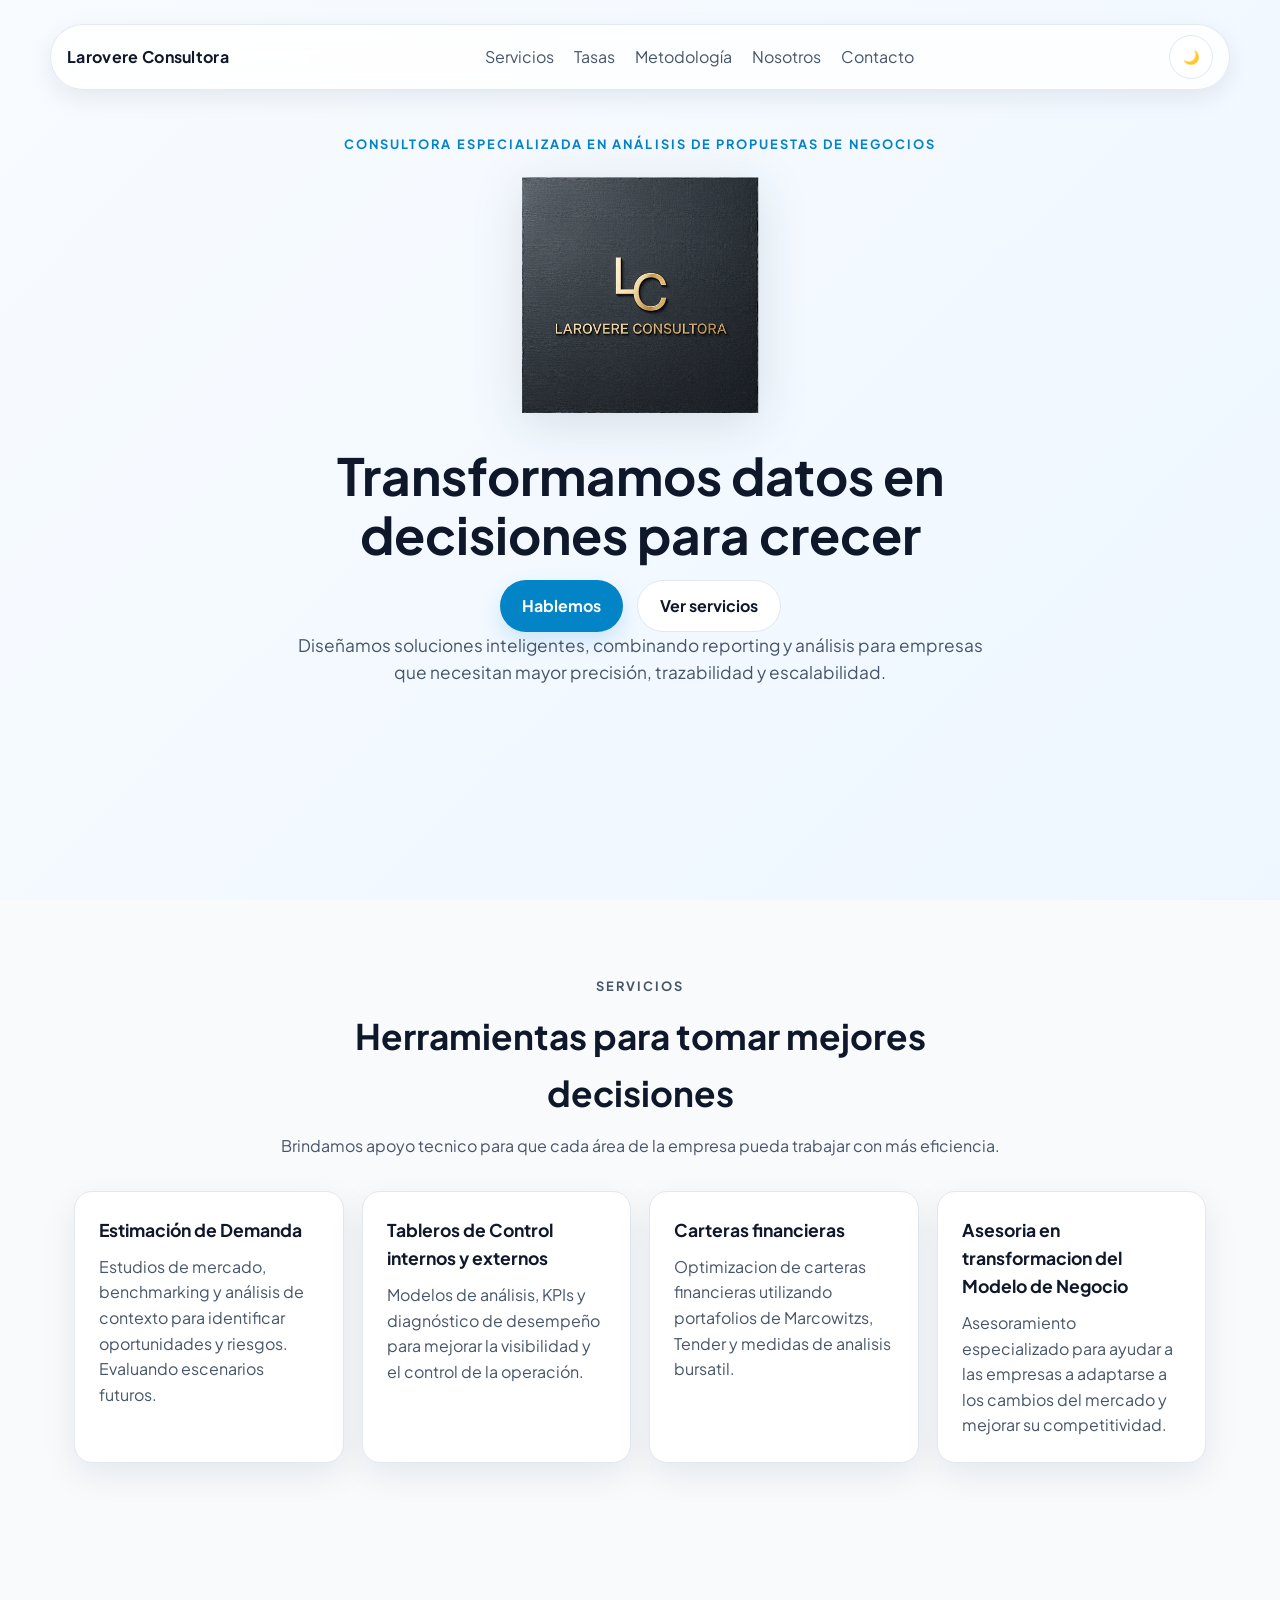
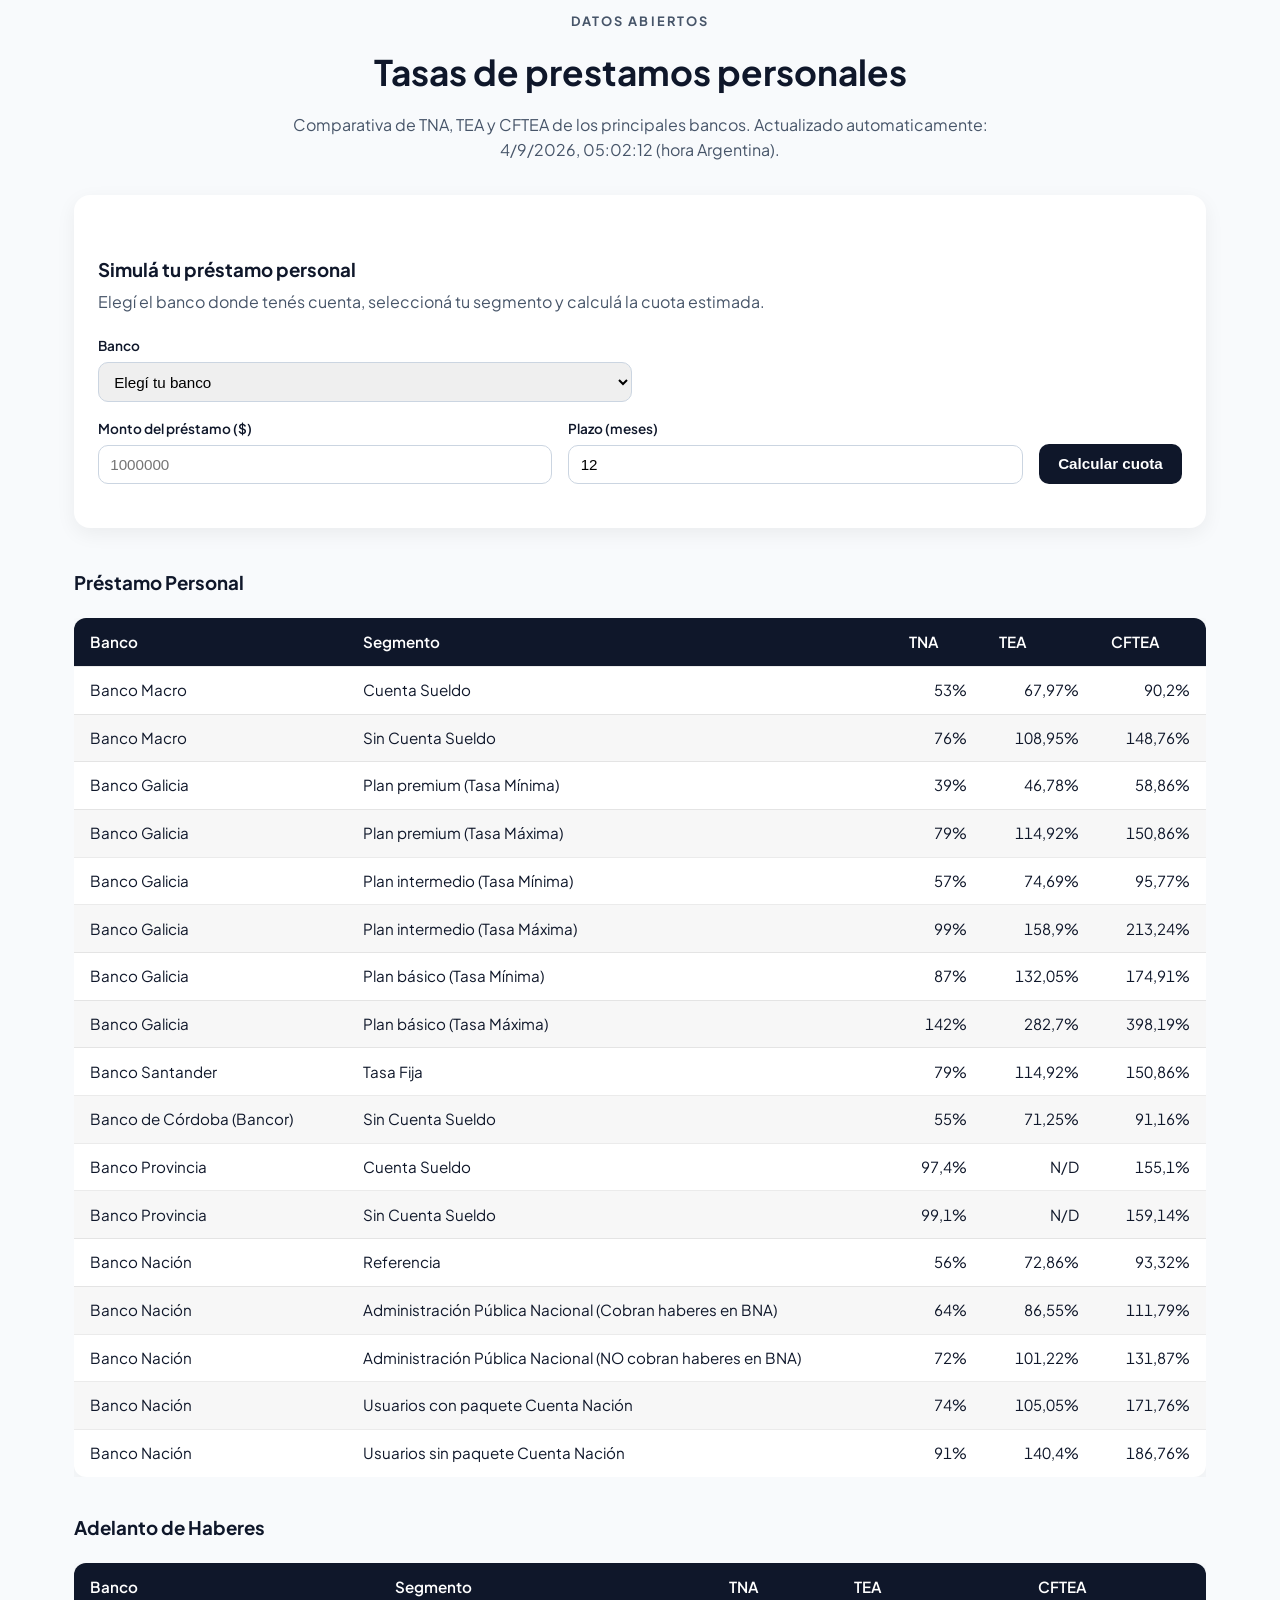
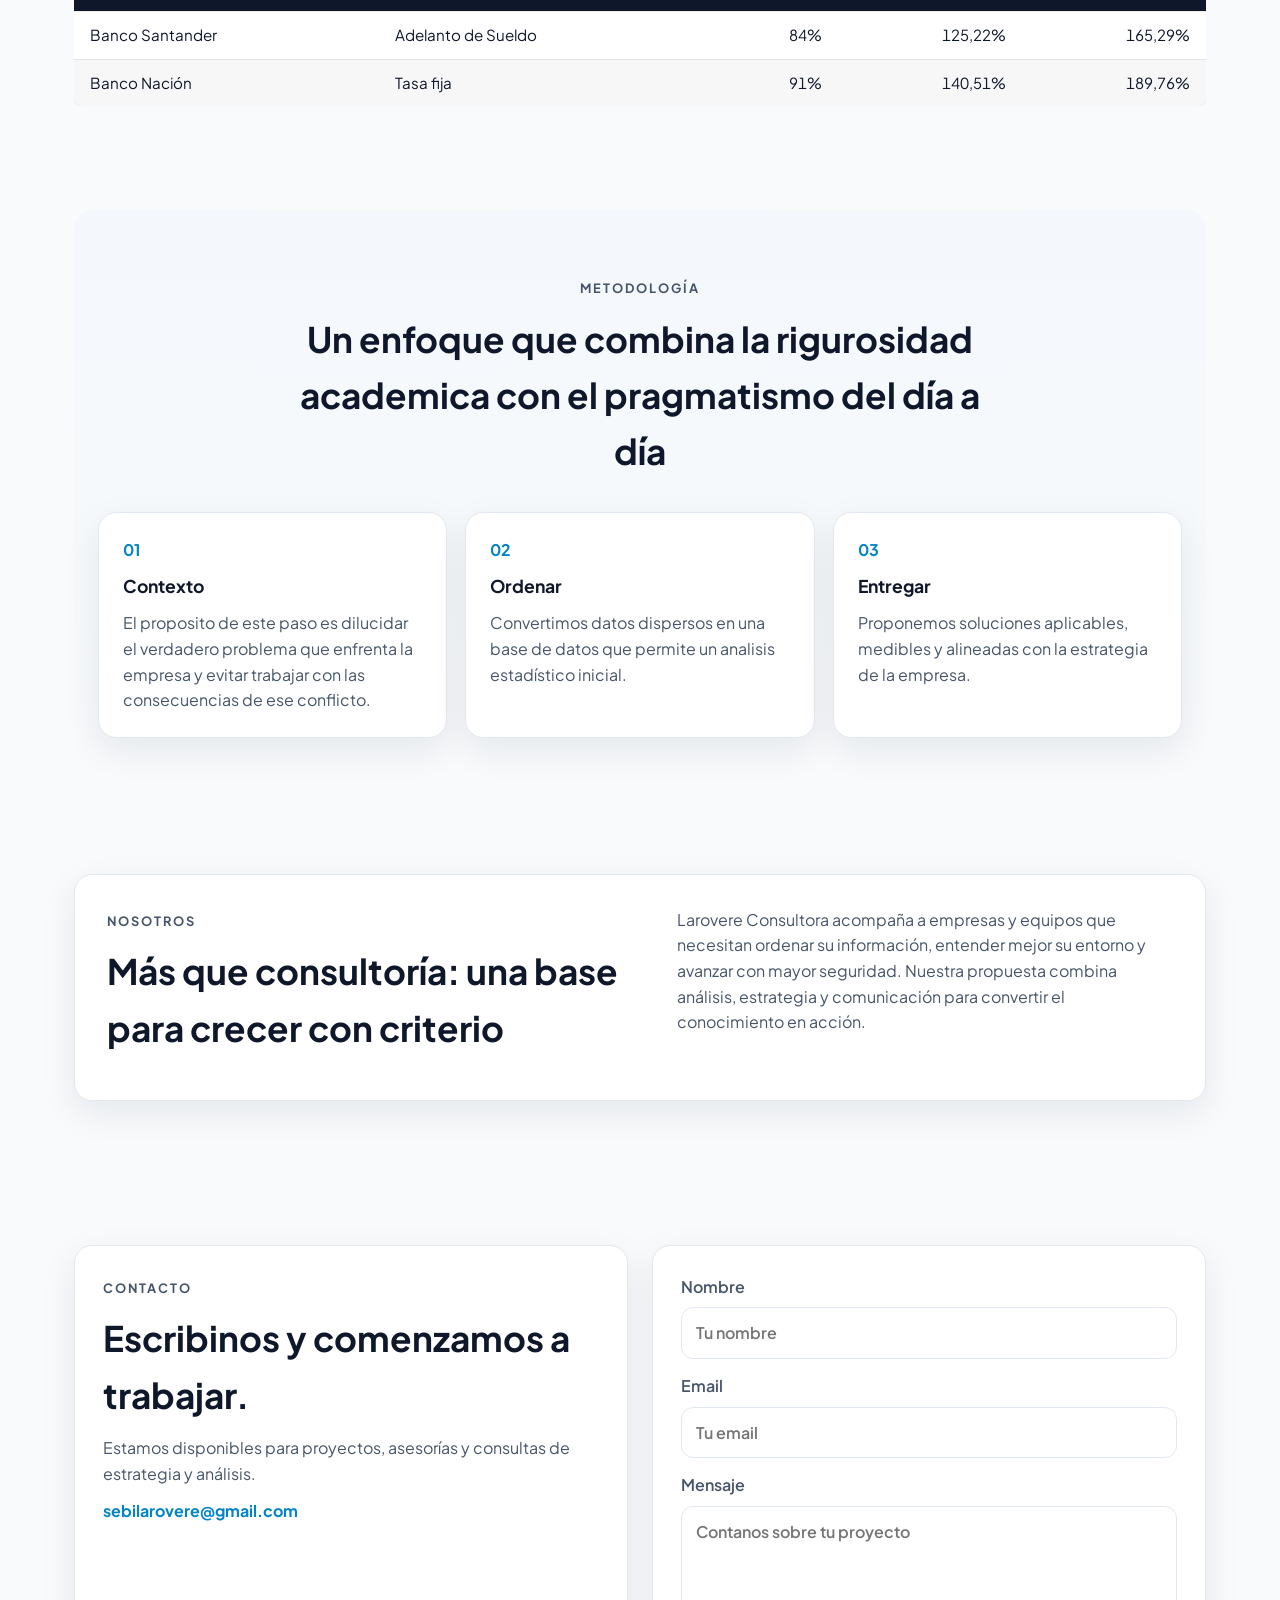
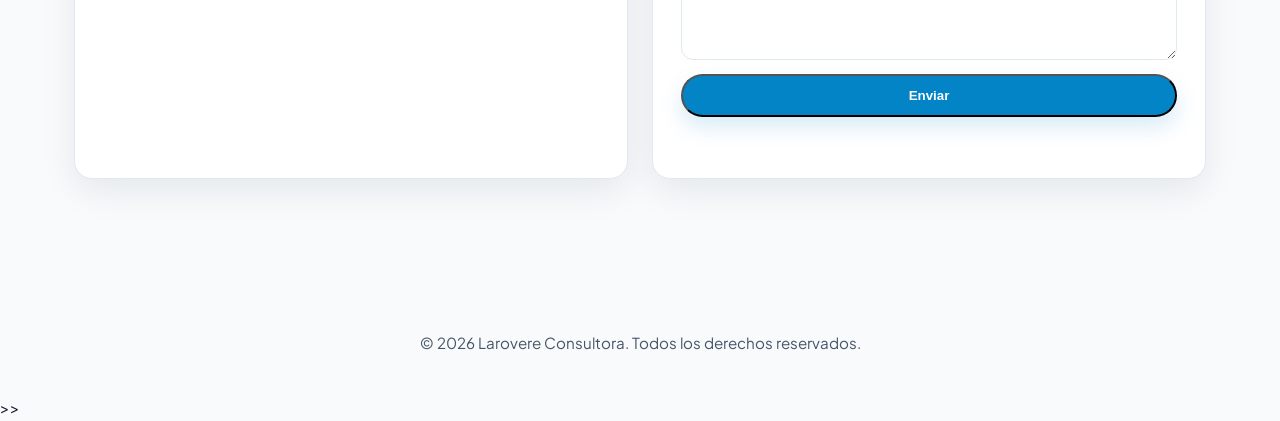
==== index.html @ 93554304 "chore: actualizar tasas de interes 2026-09-04T08:02:12.370Z" ====
<!DOCTYPE html>
<html lang="es">
<head>
    <meta charset="UTF-8" />
    <meta name="viewport" content="width=device-width, initial-scale=1.0" />
    <meta name="description" content="Larovere Consultora ofrece análisis, estrategia y reporting para empresas que buscan claridad y decisiones más inteligentes." />
    <title>Larovere Consultora | Análisis y Estrategia</title>
    <link rel="stylesheet" href="index.css" />
</head>
<body>
    <header class="hero" id="inicio">
        <nav class="nav">
            <a class="brand" href="#inicio">Larovere Consultora</a>
            <button class="menu-toggle" aria-label="Abrir menú" aria-expanded="false">☰</button>
            <div class="nav-links">
                <a href="#servicios">Servicios</a><a href="#tasas">Tasas</a>
                <a href="#metodologia">Metodología</a>
                <a href="#nosotros">Nosotros</a>
                <a href="#contacto">Contacto</a>
            </div>
            <button class="theme-toggle" aria-label="Activar modo oscuro" title="Cambiar tema">🌙</button>
        </nav>

        <div class="hero-content">
            <p class="eyebrow">Consultora especializada en análisis de propuestas de negocios</p>
            <div class="hero-visual">
                <img
                    src="assets/LOGO_Larovere_Consultora_Principal.png"
                    alt="Larovere Consultora"
                    class="hero-logo"
                />
            </div>
            <h1>Transformamos datos en decisiones para crecer</h1>
            <div class="hero-actions">
                <a class="btn btn-primary" href="#contacto">Hablemos</a>
                <a class="btn btn-secondary" href="#servicios">Ver servicios</a>
            </div>
            <p class="hero-copy">Diseñamos soluciones inteligentes, combinando reporting y análisis para empresas que necesitan mayor precisión, trazabilidad y escalabilidad.</p>
        </div>
    </header>

    <main>
        <section class="section" id="servicios">
            <div class="section-heading">
                <p class="eyebrow">Servicios</p>
                <h2>Herramientas para tomar mejores decisiones</h2>
                <p>Brindamos apoyo tecnico para que cada área de la empresa pueda trabajar con más eficiencia.</p>
            </div>

            <div class="card-grid">
                <article class="card">
                    <h3>Estimación de Demanda</h3>
                    <p>Estudios de mercado, benchmarking y análisis de contexto para identificar oportunidades y riesgos. Evaluando escenarios futuros.</p>
                </article>
                <article class="card">
                    <h3>Tableros de Control internos y externos</h3>
                    <p>Modelos de análisis, KPIs y diagnóstico de desempeño para mejorar la visibilidad y el control de la operación.</p>
                </article>
                <article class="card">
                    <h3>Carteras financieras</h3>
                    <p>Optimizacion de carteras financieras utilizando portafolios de Marcowitzs, Tender y medidas de analisis bursatil.</p>
                </article>
                <article class="card">
                    <h3>Asesoria en transformacion del Modelo de Negocio</h3>
                    <p>Asesoramiento especializado para ayudar a las empresas a adaptarse a los cambios del mercado y mejorar su competitividad.</p>
                </article>
            </div>
        </section>

        <!-- TASAS:START --><style>#tasas .table-wrap{overflow-x:auto;margin:1.25rem 0 2rem;}#tasas table.tasas{width:100%;border-collapse:collapse;font-size:.95rem;background:#fff;border-radius:12px;overflow:hidden;box-shadow:0 6px 20px rgba(0,0,0,.06);}#tasas table.tasas thead th{background:#0f172a;color:#fff;text-align:left;padding:.75rem 1rem;font-weight:600;}#tasas table.tasas td{padding:.7rem 1rem;border-top:1px solid rgba(0,0,0,.08);}#tasas table.tasas tbody tr:nth-child(even){background:rgba(0,0,0,.03);}#tasas table.tasas td.num{text-align:right;font-variant-numeric:tabular-nums;white-space:nowrap;}#tasas .tabla-titulo{margin-top:2.25rem;}#tasas .simulador{background:#fff;border-radius:16px;padding:1.5rem;margin:1.25rem 0 2.5rem;box-shadow:0 6px 20px rgba(0,0,0,.06);}#tasas .sim-intro{color:#475569;margin:.25rem 0 1.25rem;}#tasas .sim-form{display:flex;flex-direction:column;gap:1rem;}#tasas .sim-row-fields{display:grid;gap:1rem;align-items:end;}#tasas .sim-row-top{grid-template-columns:repeat(2,minmax(0,1fr));}#tasas .sim-row-bottom{grid-template-columns:repeat(2,minmax(0,1fr)) auto;}@media (max-width:640px){#tasas .sim-row-top,#tasas .sim-row-bottom{grid-template-columns:1fr;}}#tasas .sim-field{display:flex;flex-direction:column;gap:.35rem;font-size:.85rem;font-weight:600;color:#0f172a;min-width:0;}#tasas .sim-field select,#tasas .sim-field input{padding:.6rem .7rem;border:1px solid #cbd5e1;border-radius:10px;font-size:.95rem;font-weight:400;width:100%;box-sizing:border-box;}#tasas .sim-btn{padding:.7rem 1.2rem;background:#0f172a;color:#fff;border:0;border-radius:10px;font-size:.95rem;font-weight:600;cursor:pointer;white-space:nowrap;}#tasas .sim-btn:hover{background:#1e293b;}#tasas .sim-result{margin-top:1.25rem;}#tasas .sim-card{border:1px solid rgba(0,0,0,.08);border-radius:12px;padding:1rem 1.25rem;}#tasas .sim-row{display:flex;justify-content:space-between;gap:1rem;padding:.5rem 0;border-top:1px solid rgba(0,0,0,.06);}#tasas .sim-row:first-child{border-top:0;}#tasas .sim-row.sim-hl{font-size:1.15rem;}#tasas .sim-row.sim-hl b{color:#0f172a;}#tasas .sim-note{margin:.75rem 0 0;font-size:.8rem;color:#64748b;}#tasas .sim-warn{color:#b45309;font-size:.9rem;margin:.5rem 0 0;}</style><section class="section" id="tasas"><div class="section-heading"><p class="eyebrow">Datos abiertos</p><h2>Tasas de prestamos personales</h2><p>Comparativa de TNA, TEA y CFTEA de los principales bancos. Actualizado automaticamente: 4/9/2026, 05:02:12 (hora Argentina).</p></div><div class="simulador" id="simulador"><h3 class="tabla-titulo">Simulá tu préstamo personal</h3><p class="sim-intro">Elegí el banco donde tenés cuenta, seleccioná tu segmento y calculá la cuota estimada.</p><div class="sim-form"><div class="sim-row-fields sim-row-top"><label class="sim-field">Banco<select id="sim-bank"><option value="">Elegí tu banco</option></select></label><label class="sim-field" id="sim-seg-wrap" style="display:none">Segmento / tasa<select id="sim-seg"></select></label></div><div class="sim-row-fields sim-row-bottom"><label class="sim-field">Monto del préstamo ($)<input id="sim-amount" type="number" min="0" step="10000" placeholder="1000000"></label><label class="sim-field">Plazo (meses)<input id="sim-term" type="number" min="1" max="120" value="12"></label><button id="sim-calc" type="button" class="sim-btn">Calcular cuota</button></div></div><div id="sim-result" class="sim-result"></div></div><script>window.__TASAS_SIM__={"Banco Macro":[{"segment":"Cuenta Sueldo","tna":53,"tea":67.97,"cft_tea":90.2},{"segment":"Sin Cuenta Sueldo","tna":76,"tea":108.95,"cft_tea":148.76}],"Banco Galicia":[{"segment":"Plan premium (Tasa Mínima)","tna":39,"tea":46.78,"cft_tea":58.86},{"segment":"Plan premium (Tasa Máxima)","tna":79,"tea":114.92,"cft_tea":150.86},{"segment":"Plan intermedio (Tasa Mínima)","tna":57,"tea":74.69,"cft_tea":95.77},{"segment":"Plan intermedio (Tasa Máxima)","tna":99,"tea":158.9,"cft_tea":213.24},{"segment":"Plan básico (Tasa Mínima)","tna":87,"tea":132.05,"cft_tea":174.91},{"segment":"Plan básico (Tasa Máxima)","tna":142,"tea":282.7,"cft_tea":398.19}],"Banco Santander":[{"segment":"Tasa Fija","tna":79,"tea":114.92,"cft_tea":150.86}],"Banco de Córdoba (Bancor)":[{"segment":"Sin Cuenta Sueldo","tna":55,"tea":71.25,"cft_tea":91.16}],"Banco Provincia":[{"segment":"Cuenta Sueldo","tna":97.4,"tea":null,"cft_tea":155.1},{"segment":"Sin Cuenta Sueldo","tna":99.1,"tea":null,"cft_tea":159.14}],"Banco Nación":[{"segment":"Referencia","tna":56,"tea":72.86,"cft_tea":93.32},{"segment":"Administración Pública Nacional (Cobran haberes en BNA)","tna":64,"tea":86.55,"cft_tea":111.79},{"segment":"Administración Pública Nacional (NO cobran haberes en BNA)","tna":72,"tea":101.22,"cft_tea":131.87},{"segment":"Usuarios con paquete Cuenta Nación","tna":74,"tea":105.05,"cft_tea":171.76},{"segment":"Usuarios sin paquete Cuenta Nación","tna":91,"tea":140.4,"cft_tea":186.76}]};</script><script>(function(){var DATA=window.__TASAS_SIM__||{};var bankSel=document.getElementById("sim-bank");var segWrap=document.getElementById("sim-seg-wrap");var segSel=document.getElementById("sim-seg");var amount=document.getElementById("sim-amount");var term=document.getElementById("sim-term");var out=document.getElementById("sim-result");if(!bankSel)return;function money(n){if(!isFinite(n))return "-";return n.toLocaleString("es-AR",{style:"currency",currency:"ARS",maximumFractionDigits:0});}function pct(v){return String(v).replace(".",",")+"%";}function curSeg(){var b=bankSel.value;if(!b||!DATA[b])return null;var i=parseInt(segSel.value,10);if(isNaN(i))return null;return DATA[b][i]||null;}function fillSegs(){segSel.innerHTML="";var b=bankSel.value;var arr=DATA[b]||[];for(var i=0;i<arr.length;i++){var o=document.createElement("option");o.value=String(i);var t=arr[i].tna!=null?(" — TNA "+pct(arr[i].tna)):(arr[i].tea!=null?(" — TEA "+pct(arr[i].tea)):"");o.textContent=arr[i].segment+t;segSel.appendChild(o);}segWrap.style.display=arr.length?"block":"none";}function calc(){var seg=curSeg();var P=parseFloat(amount.value);var n=parseInt(term.value,10);if(!seg){out.innerHTML="<p class='sim-warn'>Elegí un banco y un segmento.</p>";return;}if(!(P>0)||!(n>0)){out.innerHTML="<p class='sim-warn'>Ingresá un monto y un plazo válidos.</p>";return;}var i;var base;if(seg.tna!=null){i=(seg.tna/100)/12;base="TNA";}else if(seg.tea!=null){i=Math.pow(1+seg.tea/100,1/12)-1;base="TEA";}else{out.innerHTML="<p class='sim-warn'>Este segmento no tiene tasa disponible.</p>";return;}var cuota=i===0?P/n:P*i/(1-Math.pow(1+i,-n));var total=cuota*n;var costo=total-P;var cft=seg.cft_tea!=null?("<div class='sim-row'><span>CFTEA informado</span><b>"+pct(seg.cft_tea)+"</b></div>"):"";out.innerHTML="<div class='sim-card'>"+"<div class='sim-row sim-hl'><span>Cuota mensual estimada</span><b>"+money(cuota)+"</b></div>"+"<div class='sim-row'><span>Cantidad de cuotas</span><b>"+n+"</b></div>"+"<div class='sim-row'><span>Total a pagar</span><b>"+money(total)+"</b></div>"+"<div class='sim-row'><span>Costo financiero (intereses)</span><b>"+money(costo)+"</b></div>"+cft+"<p class='sim-note'>Cálculo estimado por sistema francés usando la "+base+". No incluye seguros, IVA ni gastos administrativos: es orientativo.</p>"+"</div>";}for(var b in DATA){if(DATA.hasOwnProperty(b)){var o=document.createElement("option");o.value=b;o.textContent=b;bankSel.appendChild(o);}}bankSel.addEventListener("change",function(){fillSegs();out.innerHTML="";});segSel.addEventListener("change",function(){out.innerHTML="";});document.getElementById("sim-calc").addEventListener("click",calc);fillSegs();})();</script><h3 class="tabla-titulo">Préstamo Personal</h3><div class="table-wrap"><table class="tasas"><thead><tr><th>Banco</th><th>Segmento</th><th>TNA</th><th>TEA</th><th>CFTEA</th></tr></thead><tbody><tr><td>Banco Macro</td><td>Cuenta Sueldo</td><td class="num">53%</td><td class="num">67,97%</td><td class="num">90,2%</td></tr><tr><td>Banco Macro</td><td>Sin Cuenta Sueldo</td><td class="num">76%</td><td class="num">108,95%</td><td class="num">148,76%</td></tr><tr><td>Banco Galicia</td><td>Plan premium (Tasa Mínima)</td><td class="num">39%</td><td class="num">46,78%</td><td class="num">58,86%</td></tr><tr><td>Banco Galicia</td><td>Plan premium (Tasa Máxima)</td><td class="num">79%</td><td class="num">114,92%</td><td class="num">150,86%</td></tr><tr><td>Banco Galicia</td><td>Plan intermedio (Tasa Mínima)</td><td class="num">57%</td><td class="num">74,69%</td><td class="num">95,77%</td></tr><tr><td>Banco Galicia</td><td>Plan intermedio (Tasa Máxima)</td><td class="num">99%</td><td class="num">158,9%</td><td class="num">213,24%</td></tr><tr><td>Banco Galicia</td><td>Plan básico (Tasa Mínima)</td><td class="num">87%</td><td class="num">132,05%</td><td class="num">174,91%</td></tr><tr><td>Banco Galicia</td><td>Plan básico (Tasa Máxima)</td><td class="num">142%</td><td class="num">282,7%</td><td class="num">398,19%</td></tr><tr><td>Banco Santander</td><td>Tasa Fija</td><td class="num">79%</td><td class="num">114,92%</td><td class="num">150,86%</td></tr><tr><td>Banco de Córdoba (Bancor)</td><td>Sin Cuenta Sueldo</td><td class="num">55%</td><td class="num">71,25%</td><td class="num">91,16%</td></tr><tr><td>Banco Provincia</td><td>Cuenta Sueldo</td><td class="num">97,4%</td><td class="num">N/D</td><td class="num">155,1%</td></tr><tr><td>Banco Provincia</td><td>Sin Cuenta Sueldo</td><td class="num">99,1%</td><td class="num">N/D</td><td class="num">159,14%</td></tr><tr><td>Banco Nación</td><td>Referencia</td><td class="num">56%</td><td class="num">72,86%</td><td class="num">93,32%</td></tr><tr><td>Banco Nación</td><td>Administración Pública Nacional (Cobran haberes en BNA)</td><td class="num">64%</td><td class="num">86,55%</td><td class="num">111,79%</td></tr><tr><td>Banco Nación</td><td>Administración Pública Nacional (NO cobran haberes en BNA)</td><td class="num">72%</td><td class="num">101,22%</td><td class="num">131,87%</td></tr><tr><td>Banco Nación</td><td>Usuarios con paquete Cuenta Nación</td><td class="num">74%</td><td class="num">105,05%</td><td class="num">171,76%</td></tr><tr><td>Banco Nación</td><td>Usuarios sin paquete Cuenta Nación</td><td class="num">91%</td><td class="num">140,4%</td><td class="num">186,76%</td></tr></tbody></table></div><h3 class="tabla-titulo">Adelanto de Haberes</h3><div class="table-wrap"><table class="tasas"><thead><tr><th>Banco</th><th>Segmento</th><th>TNA</th><th>TEA</th><th>CFTEA</th></tr></thead><tbody><tr><td>Banco Santander</td><td>Adelanto de Sueldo</td><td class="num">84%</td><td class="num">125,22%</td><td class="num">165,29%</td></tr><tr><td>Banco Nación</td><td>Tasa fija</td><td class="num">91%</td><td class="num">140,51%</td><td class="num">189,76%</td></tr></tbody></table></div></section><!-- TASAS:END --><section class="section section-alt" id="metodologia">
            <div class="section-heading">
                <p class="eyebrow">Metodología</p>
                <h2>Un enfoque que combina la rigurosidad academica con el pragmatismo del día a día</h2>
            </div>

            <div class="steps-grid">
                <div class="step">
                    <span>01</span>
                    <h3>Contexto</h3>
                    <p>El proposito de este paso es dilucidar el verdadero problema que enfrenta la empresa y evitar trabajar con las consecuencias de ese conflicto.</p>
                </div>
                <div class="step">
                    <span>02</span>
                    <h3>Ordenar</h3>
                    <p>Convertimos datos dispersos en una base de datos que permite un analisis estadístico inicial.</p>
                </div>
                <div class="step">
                    <span>03</span>
                    <h3>Entregar</h3>
                    <p>Proponemos soluciones aplicables, medibles y alineadas con la estrategia de la empresa.</p>
                </div>
            </div>
        </section>

        <section class="section" id="nosotros">
            <div class="about-box">
                <div>
                    <p class="eyebrow">Nosotros</p>
                    <h2>Más que consultoría: una base para crecer con criterio</h2>
                </div>
                <p>Larovere Consultora acompaña a empresas y equipos que necesitan ordenar su información, entender mejor su entorno y avanzar con mayor seguridad. Nuestra propuesta combina análisis, estrategia y comunicación para convertir el conocimiento en acción.</p>
            </div>
        </section>

        <section class="section" id="contacto">
            <div class="contact-grid">
                <div class="contact-card">
                    <p class="eyebrow">Contacto</p>
                    <h2>Escribinos y comenzamos a trabajar.</h2>
                    <p>Estamos disponibles para proyectos, asesorías y consultas de estrategia y análisis.</p>
                    <a class="contact-link" href="mailto:sebilarovere@gmail.com">sebilarovere@gmail.com</a>
                </div>
                <form class="contact-form" id="contact-form">
                    <input type="hidden" name="access_key" value="17fb6704-3f1a-4902-bcb8-27fb13e4d192" />
                    <label>
                        <span>Nombre</span>
                        <input type="text" name="name" placeholder="Tu nombre" required />
                    </label>
                    <label>
                        <span>Email</span>
                        <input type="email" name="email" placeholder="Tu email" required />
                    </label>
                    <label>
                        <span>Mensaje</span>
                        <textarea name="message" rows="5" placeholder="Contanos sobre tu proyecto" required></textarea>
                    </label>
                    <button type="submit" class="btn btn-primary">Enviar</button>
                    <p class="form-status" id="form-status" aria-live="polite"></p>
                </form>
            </div>
        </section>
    </main>

    <footer class="footer">
        <p>© 2026 Larovere Consultora. Todos los derechos reservados.</p>
    </footer>

    <script src="index.js"></script>
</body>
</html>>>
---- index.css ----
@import url('https://fonts.googleapis.com/css2?family=Plus+Jakarta+Sans:wght@400;500;600;700&display=swap');

:root {
    --bg: #f8fafc;
    --surface: #ffffff;
    --text: #0f172a;
    --muted: #475569;
    --accent: #0284c7;
    --accent-dark: #0369a1;
    --border: #e2e8f0;
    --radius: 18px;
    --shadow: 0 12px 35px rgba(15, 23, 42, 0.08);
}

body.dark {
    --bg: #0f172a;
    --surface: #111827;
    --text: #f8fafc;
    --muted: #cbd5e1;
    --accent: #38bdf8;
    --accent-dark: #60a5fa;
    --border: #24324a;
    --shadow: 0 12px 35px rgba(0, 0, 0, 0.4);
}

* {
    box-sizing: border-box;
    margin: 0;
    padding: 0;
}

html {
    scroll-behavior: smooth;
}

body {
    font-family: 'Plus Jakarta Sans', sans-serif;
    background: var(--bg);
    color: var(--text);
    line-height: 1.6;
    transition: background 0.3s ease, color 0.3s ease;
}

a {
    color: inherit;
    text-decoration: none;
}

.hero {
    min-height: 100vh;
    background: linear-gradient(135deg, #f8fbff 0%, #eef7ff 100%);
    padding: 24px 24px 60px;
}

body.dark .hero {
    background: linear-gradient(135deg, #111827 0%, #1f2937 100%);
}

.nav {
    max-width: 1180px;
    margin: 0 auto 16px;
    display: flex;
    align-items: center;
    justify-content: space-between;
    gap: 14px;
    padding: 10px 16px;
    background: rgba(255, 255, 255, 0.82);
    backdrop-filter: blur(10px);
    border: 1px solid rgba(226, 232, 240, 0.9);
    border-radius: 999px;
    box-shadow: 0 8px 24px rgba(15, 23, 42, 0.08);
}

body.dark .nav {
    background: rgba(17, 24, 39, 0.9);
    border-color: rgba(36, 50, 74, 0.95);
    box-shadow: 0 8px 24px rgba(0, 0, 0, 0.28);
}

.brand {
    font-weight: 700;
    font-size: 1rem;
    letter-spacing: 0.02em;
}

.theme-toggle,
.menu-toggle {
    border: 1px solid var(--border);
    background: var(--surface);
    color: var(--text);
    border-radius: 999px;
    width: 44px;
    height: 44px;
    display: inline-flex;
    align-items: center;
    justify-content: center;
    cursor: pointer;
    transition: background 0.2s ease, border-color 0.2s ease, color 0.2s ease;
}

.theme-toggle:hover,
.menu-toggle:hover {
    border-color: var(--accent);
    color: var(--accent);
}

body.dark .theme-toggle,
body.dark .menu-toggle {
    background: #1f2937;
}

.nav-links {
    display: flex;
    gap: 20px;
    color: var(--muted);
}

.nav-links a:hover {
    color: var(--accent);
}

.menu-toggle {
    display: none;
    border: 0;
    background: transparent;
    font-size: 1.4rem;
    cursor: pointer;
}

.hero-content {
    max-width: 800px;
    margin: 70px auto 0;
    text-align: center;
}

.hero-content {
    max-width: 860px;
    margin: 40px auto 0;
    text-align: center;
}

.hero-visual {
    margin: 0 auto 20px;
    display: flex;
    justify-content: center;
}

.hero-logo {
    width: min(100%, 260px);
    max-width: 260px;
    height: auto;
    display: block;
    filter: drop-shadow(0 10px 25px rgba(15, 23, 42, 0.12));
}
.eyebrow {
    display: inline-block;
    margin-bottom: 12px;
    color: var(--accent);
    text-transform: uppercase;
    letter-spacing: 0.16em;
    font-size: 0.8rem;
    font-weight: 700;
}

.hero h1 {
    font-size: clamp(2rem, 4vw, 3.4rem);
    line-height: 1.15;
    margin-bottom: 16px;
}

.hero-copy {
    font-size: 1.08rem;
    color: var(--muted);
    max-width: 700px;
    margin: 0 auto 30px;
}

.hero-actions {
    display: flex;
    justify-content: center;
    gap: 14px;
    flex-wrap: wrap;
}

.btn {
    display: inline-flex;
    align-items: center;
    justify-content: center;
    padding: 12px 22px;
    border-radius: 999px;
    font-weight: 700;
    transition: transform 0.2s ease, box-shadow 0.2s ease;
}

.btn:hover {
    transform: translateY(-2px);
}

.btn-primary {
    background: var(--accent);
    color: white;
    box-shadow: 0 10px 22px rgba(2, 132, 199, 0.16);
}

.btn-secondary {
    background: white;
    color: var(--text);
    border: 1px solid var(--border);
}

body.dark .btn-secondary {
    background: #1e3a8a;
    color: white;
    border-color: #3b82f6;
}

body.dark .section-alt .section-heading h2 {
    color: var(--accent);
}

main {
    max-width: 1180px;
    margin: 0 auto;
    padding: 0 24px 60px;
}

.section {
    padding: 72px 0;
}

.section-alt {
    background: linear-gradient(180deg, #f4f8fc 0%, #f8fafc 100%);
    border-radius: var(--radius);
    padding: 64px 24px;
}

.section-heading {
    max-width: 720px;
    margin: 0 auto 32px;
    text-align: center;
}

.section-heading h2,
.about-box h2,
.contact-card h2 {
    font-size: clamp(1.6rem, 3vw, 2.2rem);
    margin-bottom: 12px;
}

.section-heading p,
.about-box p,
.contact-card p {
    color: var(--muted);
}

.card-grid {
    display: grid;
    grid-template-columns: repeat(4, minmax(0, 1fr));
    gap: 18px;
}

.card,
.step,
.contact-card,
.contact-form,
.about-box {
    background: var(--surface);
    border: 1px solid var(--border);
    border-radius: var(--radius);
    box-shadow: var(--shadow);
}

.card {
    padding: 24px;
}

.card h3,
.step h3 {
    margin-bottom: 10px;
    font-size: 1.1rem;
}

.card p,
.step p,
.about-box p,
.contact-card p,
.contact-form label,
.form-status {
    color: var(--muted);
}

.steps-grid {
    display: grid;
    grid-template-columns: repeat(3, minmax(0, 1fr));
    gap: 18px;
}

.step {
    padding: 24px;
}

.step span {
    display: inline-block;
    margin-bottom: 10px;
    color: var(--accent);
    font-weight: 700;
}

.about-box {
    display: grid;
    grid-template-columns: 1.1fr 1fr;
    gap: 24px;
    padding: 32px;
}

.contact-grid {
    display: grid;
    grid-template-columns: 1fr 1fr;
    gap: 24px;
}

.contact-card,
.contact-form {
    padding: 28px;
}

.contact-link {
    display: inline-block;
    margin-top: 12px;
    color: var(--accent);
    font-weight: 700;
}

.contact-form {
    display: flex;
    flex-direction: column;
    gap: 14px;
}

.contact-form label {
    display: flex;
    flex-direction: column;
    gap: 8px;
    font-weight: 600;
}

.contact-form input,
.contact-form textarea {
    padding: 12px 14px;
    border: 1px solid var(--border);
    border-radius: 12px;
    font: inherit;
    background: #fff;
}

.contact-form input:focus,
.contact-form textarea:focus {
    outline: none;
    border-color: var(--accent);
    box-shadow: 0 0 0 3px rgba(2, 132, 199, 0.1);
}

.form-status {
    min-height: 1.2rem;
    font-size: 0.95rem;
}

.footer {
    text-align: center;
    padding: 20px 24px 40px;
    color: var(--muted);
    font-size: 0.95rem;
}

@media (max-width: 900px) {
    .card-grid,
    .steps-grid,
    .contact-grid,
    .about-box {
        grid-template-columns: 1fr 1fr;
    }
}

@media (max-width: 700px) {
    .nav {
        flex-wrap: wrap;
    }

    .menu-toggle {
        display: block;
    }

    .nav-links {
        display: none;
        width: 100%;
        flex-direction: column;
        padding-top: 10px;
    }

    .nav-links.open {
        display: flex;
    }

    .hero {
        padding: 20px 16px 50px;
    }

    .hero-content {
        margin-top: 40px;
    }

    .card-grid,
    .steps-grid,
    .contact-grid,
    .about-box {
        grid-template-columns: 1fr;
    }

    main {
        padding: 0 16px 50px;
    }

    .section-alt {
        padding: 48px 16px;
    }
}
@media (max-width: 700px) {
    .hero-logo {
        max-width: 190px;
    }
}
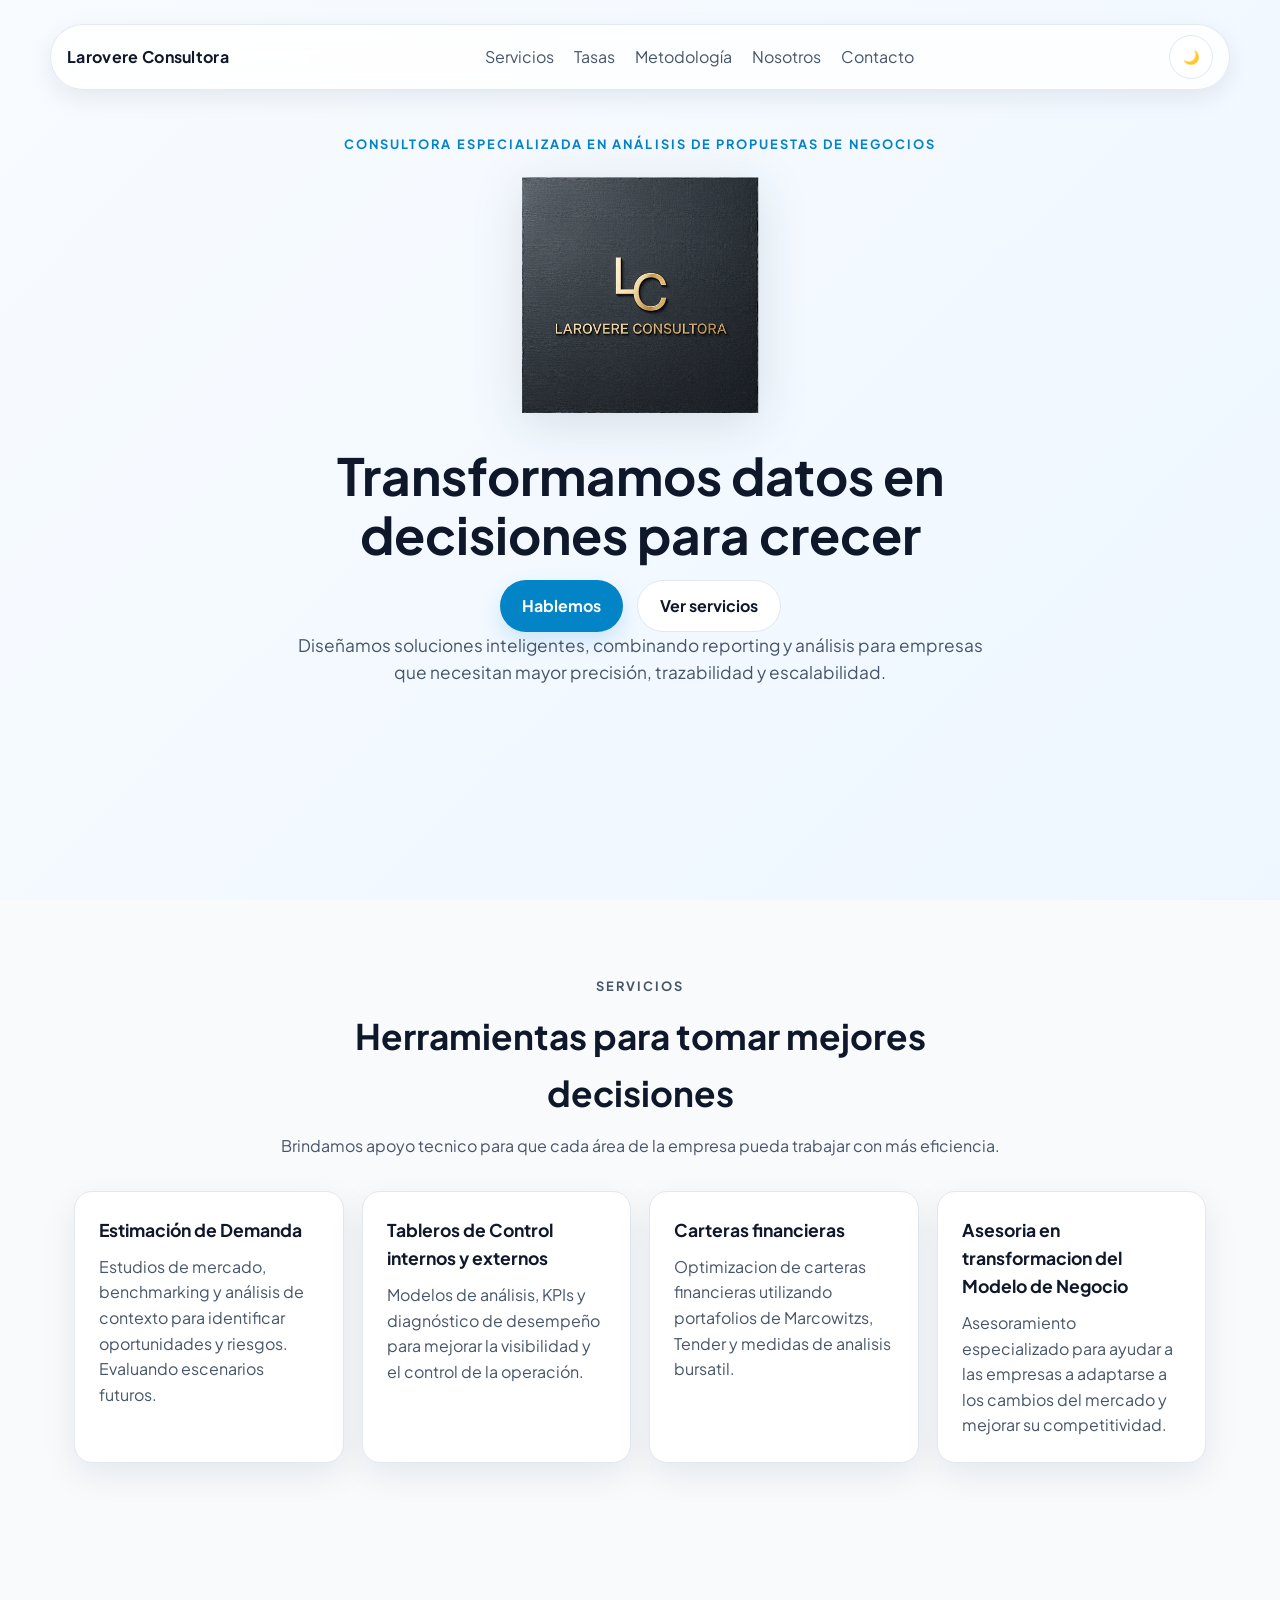
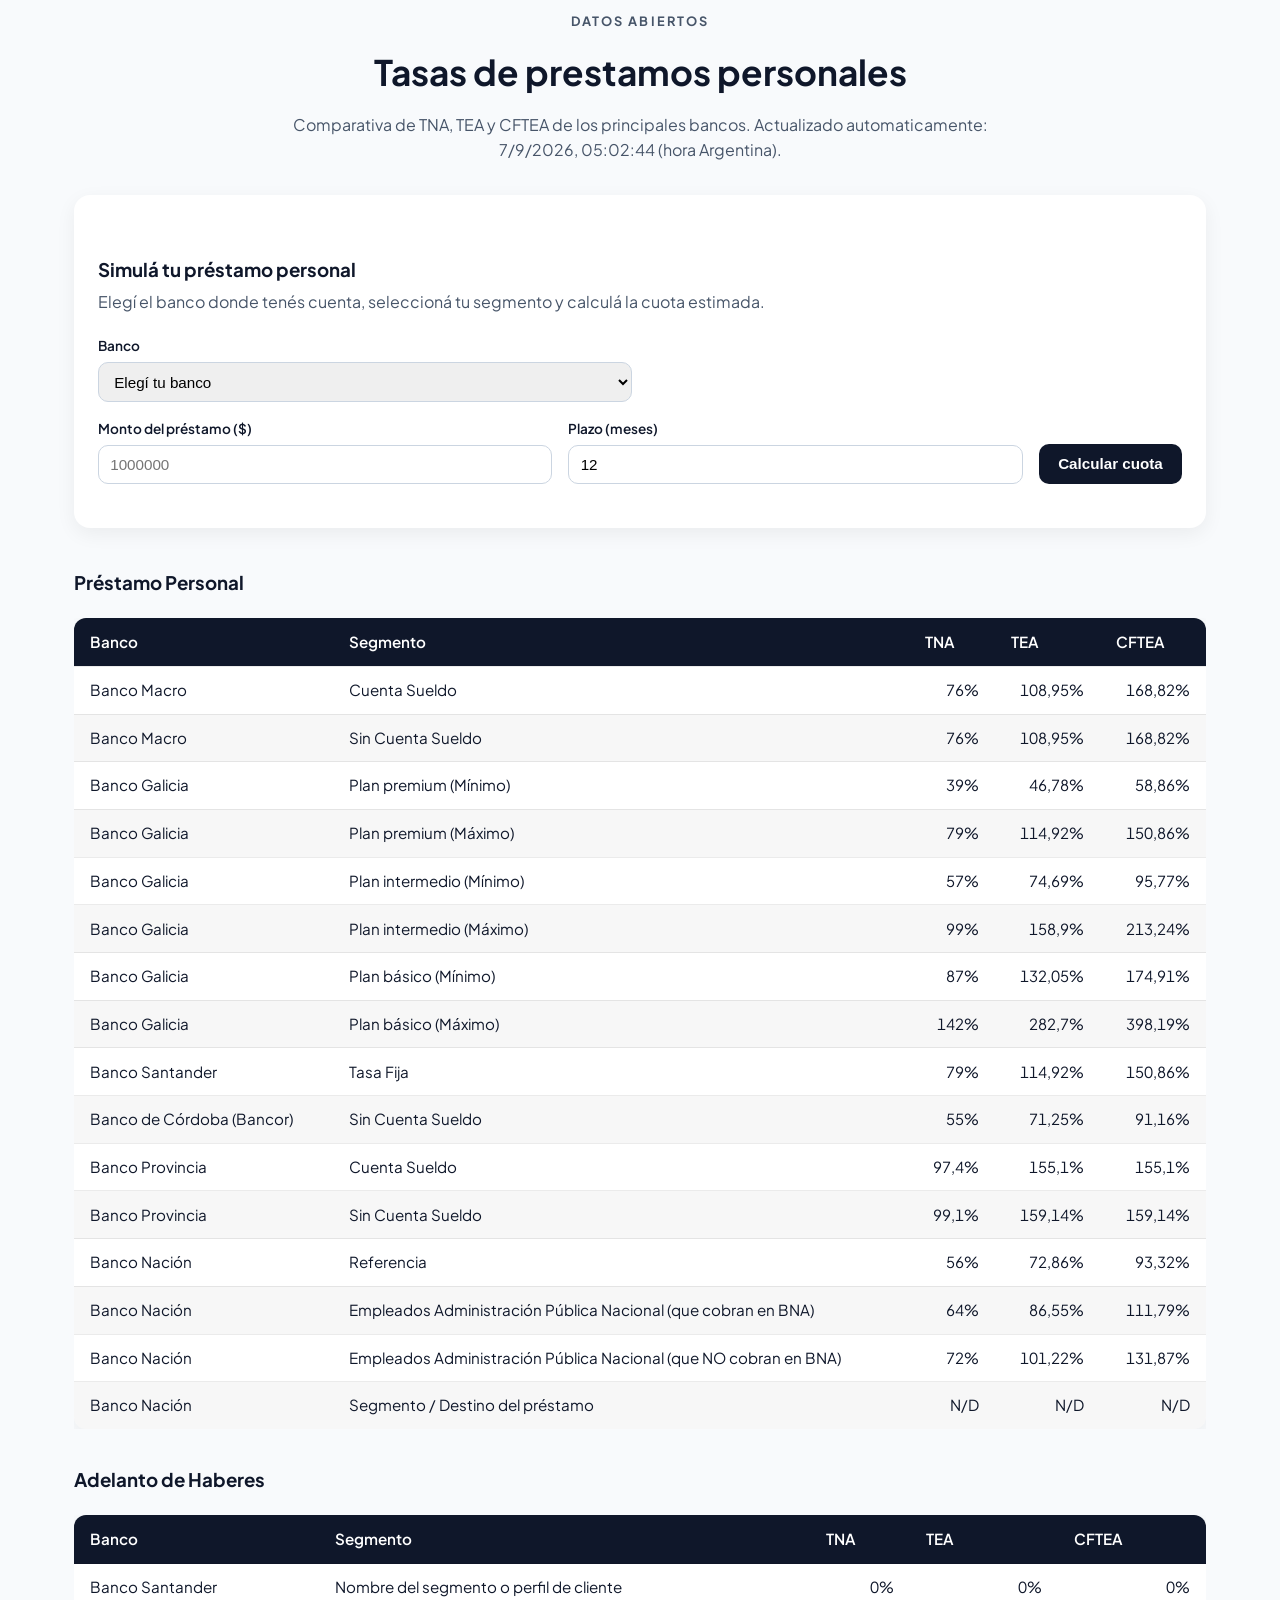
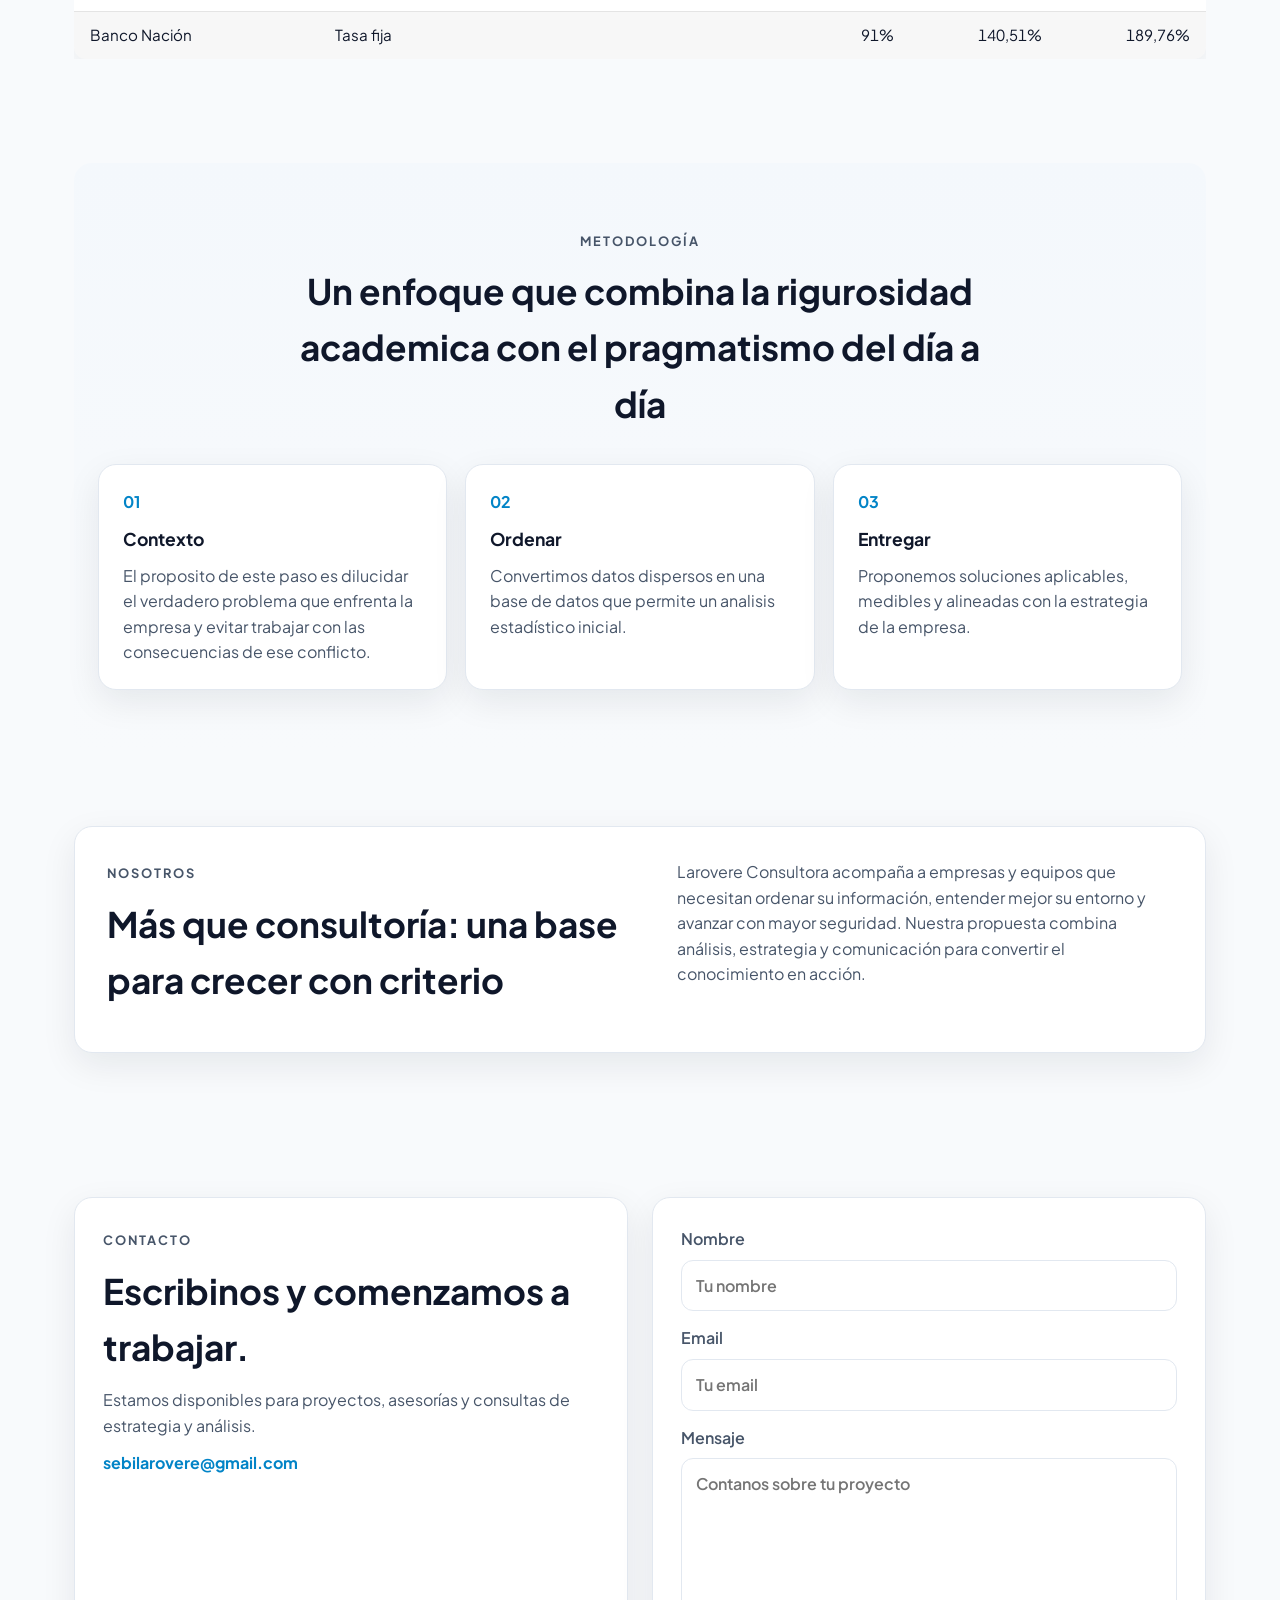
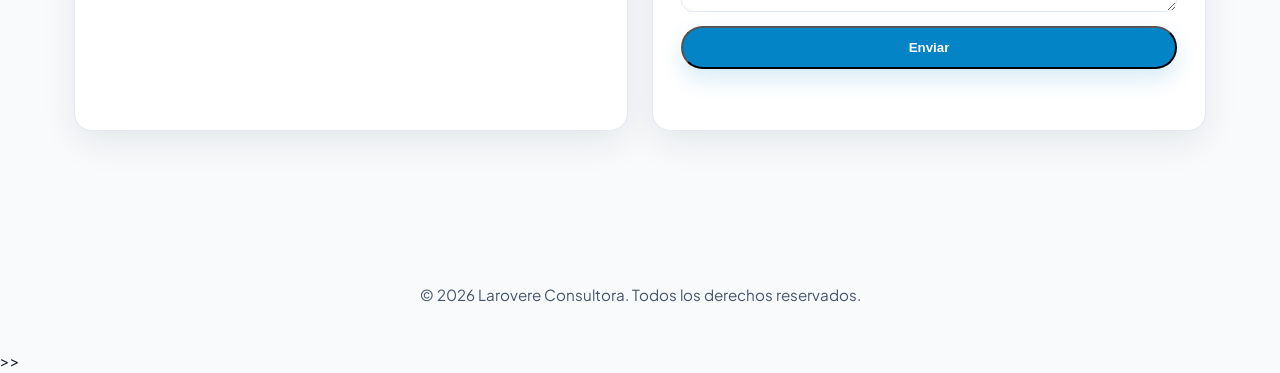
==== commit 66dc516c: "chore: actualizar tasas de interes 2026-09-07T08:02:44.831Z" ====
--- a/index.html
+++ b/index.html
@@ -67,7 +67,7 @@
             </div>
         </section>
 
-        <!-- TASAS:START --><style>#tasas .table-wrap{overflow-x:auto;margin:1.25rem 0 2rem;}#tasas table.tasas{width:100%;border-collapse:collapse;font-size:.95rem;background:#fff;border-radius:12px;overflow:hidden;box-shadow:0 6px 20px rgba(0,0,0,.06);}#tasas table.tasas thead th{background:#0f172a;color:#fff;text-align:left;padding:.75rem 1rem;font-weight:600;}#tasas table.tasas td{padding:.7rem 1rem;border-top:1px solid rgba(0,0,0,.08);}#tasas table.tasas tbody tr:nth-child(even){background:rgba(0,0,0,.03);}#tasas table.tasas td.num{text-align:right;font-variant-numeric:tabular-nums;white-space:nowrap;}#tasas .tabla-titulo{margin-top:2.25rem;}#tasas .simulador{background:#fff;border-radius:16px;padding:1.5rem;margin:1.25rem 0 2.5rem;box-shadow:0 6px 20px rgba(0,0,0,.06);}#tasas .sim-intro{color:#475569;margin:.25rem 0 1.25rem;}#tasas .sim-form{display:flex;flex-direction:column;gap:1rem;}#tasas .sim-row-fields{display:grid;gap:1rem;align-items:end;}#tasas .sim-row-top{grid-template-columns:repeat(2,minmax(0,1fr));}#tasas .sim-row-bottom{grid-template-columns:repeat(2,minmax(0,1fr)) auto;}@media (max-width:640px){#tasas .sim-row-top,#tasas .sim-row-bottom{grid-template-columns:1fr;}}#tasas .sim-field{display:flex;flex-direction:column;gap:.35rem;font-size:.85rem;font-weight:600;color:#0f172a;min-width:0;}#tasas .sim-field select,#tasas .sim-field input{padding:.6rem .7rem;border:1px solid #cbd5e1;border-radius:10px;font-size:.95rem;font-weight:400;width:100%;box-sizing:border-box;}#tasas .sim-btn{padding:.7rem 1.2rem;background:#0f172a;color:#fff;border:0;border-radius:10px;font-size:.95rem;font-weight:600;cursor:pointer;white-space:nowrap;}#tasas .sim-btn:hover{background:#1e293b;}#tasas .sim-result{margin-top:1.25rem;}#tasas .sim-card{border:1px solid rgba(0,0,0,.08);border-radius:12px;padding:1rem 1.25rem;}#tasas .sim-row{display:flex;justify-content:space-between;gap:1rem;padding:.5rem 0;border-top:1px solid rgba(0,0,0,.06);}#tasas .sim-row:first-child{border-top:0;}#tasas .sim-row.sim-hl{font-size:1.15rem;}#tasas .sim-row.sim-hl b{color:#0f172a;}#tasas .sim-note{margin:.75rem 0 0;font-size:.8rem;color:#64748b;}#tasas .sim-warn{color:#b45309;font-size:.9rem;margin:.5rem 0 0;}</style><section class="section" id="tasas"><div class="section-heading"><p class="eyebrow">Datos abiertos</p><h2>Tasas de prestamos personales</h2><p>Comparativa de TNA, TEA y CFTEA de los principales bancos. Actualizado automaticamente: 4/9/2026, 05:02:12 (hora Argentina).</p></div><div class="simulador" id="simulador"><h3 class="tabla-titulo">Simulá tu préstamo personal</h3><p class="sim-intro">Elegí el banco donde tenés cuenta, seleccioná tu segmento y calculá la cuota estimada.</p><div class="sim-form"><div class="sim-row-fields sim-row-top"><label class="sim-field">Banco<select id="sim-bank"><option value="">Elegí tu banco</option></select></label><label class="sim-field" id="sim-seg-wrap" style="display:none">Segmento / tasa<select id="sim-seg"></select></label></div><div class="sim-row-fields sim-row-bottom"><label class="sim-field">Monto del préstamo ($)<input id="sim-amount" type="number" min="0" step="10000" placeholder="1000000"></label><label class="sim-field">Plazo (meses)<input id="sim-term" type="number" min="1" max="120" value="12"></label><button id="sim-calc" type="button" class="sim-btn">Calcular cuota</button></div></div><div id="sim-result" class="sim-result"></div></div><script>window.__TASAS_SIM__={"Banco Macro":[{"segment":"Cuenta Sueldo","tna":53,"tea":67.97,"cft_tea":90.2},{"segment":"Sin Cuenta Sueldo","tna":76,"tea":108.95,"cft_tea":148.76}],"Banco Galicia":[{"segment":"Plan premium (Tasa Mínima)","tna":39,"tea":46.78,"cft_tea":58.86},{"segment":"Plan premium (Tasa Máxima)","tna":79,"tea":114.92,"cft_tea":150.86},{"segment":"Plan intermedio (Tasa Mínima)","tna":57,"tea":74.69,"cft_tea":95.77},{"segment":"Plan intermedio (Tasa Máxima)","tna":99,"tea":158.9,"cft_tea":213.24},{"segment":"Plan básico (Tasa Mínima)","tna":87,"tea":132.05,"cft_tea":174.91},{"segment":"Plan básico (Tasa Máxima)","tna":142,"tea":282.7,"cft_tea":398.19}],"Banco Santander":[{"segment":"Tasa Fija","tna":79,"tea":114.92,"cft_tea":150.86}],"Banco de Córdoba (Bancor)":[{"segment":"Sin Cuenta Sueldo","tna":55,"tea":71.25,"cft_tea":91.16}],"Banco Provincia":[{"segment":"Cuenta Sueldo","tna":97.4,"tea":null,"cft_tea":155.1},{"segment":"Sin Cuenta Sueldo","tna":99.1,"tea":null,"cft_tea":159.14}],"Banco Nación":[{"segment":"Referencia","tna":56,"tea":72.86,"cft_tea":93.32},{"segment":"Administración Pública Nacional (Cobran haberes en BNA)","tna":64,"tea":86.55,"cft_tea":111.79},{"segment":"Administración Pública Nacional (NO cobran haberes en BNA)","tna":72,"tea":101.22,"cft_tea":131.87},{"segment":"Usuarios con paquete Cuenta Nación","tna":74,"tea":105.05,"cft_tea":171.76},{"segment":"Usuarios sin paquete Cuenta Nación","tna":91,"tea":140.4,"cft_tea":186.76}]};</script><script>(function(){var DATA=window.__TASAS_SIM__||{};var bankSel=document.getElementById("sim-bank");var segWrap=document.getElementById("sim-seg-wrap");var segSel=document.getElementById("sim-seg");var amount=document.getElementById("sim-amount");var term=document.getElementById("sim-term");var out=document.getElementById("sim-result");if(!bankSel)return;function money(n){if(!isFinite(n))return "-";return n.toLocaleString("es-AR",{style:"currency",currency:"ARS",maximumFractionDigits:0});}function pct(v){return String(v).replace(".",",")+"%";}function curSeg(){var b=bankSel.value;if(!b||!DATA[b])return null;var i=parseInt(segSel.value,10);if(isNaN(i))return null;return DATA[b][i]||null;}function fillSegs(){segSel.innerHTML="";var b=bankSel.value;var arr=DATA[b]||[];for(var i=0;i<arr.length;i++){var o=document.createElement("option");o.value=String(i);var t=arr[i].tna!=null?(" — TNA "+pct(arr[i].tna)):(arr[i].tea!=null?(" — TEA "+pct(arr[i].tea)):"");o.textContent=arr[i].segment+t;segSel.appendChild(o);}segWrap.style.display=arr.length?"block":"none";}function calc(){var seg=curSeg();var P=parseFloat(amount.value);var n=parseInt(term.value,10);if(!seg){out.innerHTML="<p class='sim-warn'>Elegí un banco y un segmento.</p>";return;}if(!(P>0)||!(n>0)){out.innerHTML="<p class='sim-warn'>Ingresá un monto y un plazo válidos.</p>";return;}var i;var base;if(seg.tna!=null){i=(seg.tna/100)/12;base="TNA";}else if(seg.tea!=null){i=Math.pow(1+seg.tea/100,1/12)-1;base="TEA";}else{out.innerHTML="<p class='sim-warn'>Este segmento no tiene tasa disponible.</p>";return;}var cuota=i===0?P/n:P*i/(1-Math.pow(1+i,-n));var total=cuota*n;var costo=total-P;var cft=seg.cft_tea!=null?("<div class='sim-row'><span>CFTEA informado</span><b>"+pct(seg.cft_tea)+"</b></div>"):"";out.innerHTML="<div class='sim-card'>"+"<div class='sim-row sim-hl'><span>Cuota mensual estimada</span><b>"+money(cuota)+"</b></div>"+"<div class='sim-row'><span>Cantidad de cuotas</span><b>"+n+"</b></div>"+"<div class='sim-row'><span>Total a pagar</span><b>"+money(total)+"</b></div>"+"<div class='sim-row'><span>Costo financiero (intereses)</span><b>"+money(costo)+"</b></div>"+cft+"<p class='sim-note'>Cálculo estimado por sistema francés usando la "+base+". No incluye seguros, IVA ni gastos administrativos: es orientativo.</p>"+"</div>";}for(var b in DATA){if(DATA.hasOwnProperty(b)){var o=document.createElement("option");o.value=b;o.textContent=b;bankSel.appendChild(o);}}bankSel.addEventListener("change",function(){fillSegs();out.innerHTML="";});segSel.addEventListener("change",function(){out.innerHTML="";});document.getElementById("sim-calc").addEventListener("click",calc);fillSegs();})();</script><h3 class="tabla-titulo">Préstamo Personal</h3><div class="table-wrap"><table class="tasas"><thead><tr><th>Banco</th><th>Segmento</th><th>TNA</th><th>TEA</th><th>CFTEA</th></tr></thead><tbody><tr><td>Banco Macro</td><td>Cuenta Sueldo</td><td class="num">53%</td><td class="num">67,97%</td><td class="num">90,2%</td></tr><tr><td>Banco Macro</td><td>Sin Cuenta Sueldo</td><td class="num">76%</td><td class="num">108,95%</td><td class="num">148,76%</td></tr><tr><td>Banco Galicia</td><td>Plan premium (Tasa Mínima)</td><td class="num">39%</td><td class="num">46,78%</td><td class="num">58,86%</td></tr><tr><td>Banco Galicia</td><td>Plan premium (Tasa Máxima)</td><td class="num">79%</td><td class="num">114,92%</td><td class="num">150,86%</td></tr><tr><td>Banco Galicia</td><td>Plan intermedio (Tasa Mínima)</td><td class="num">57%</td><td class="num">74,69%</td><td class="num">95,77%</td></tr><tr><td>Banco Galicia</td><td>Plan intermedio (Tasa Máxima)</td><td class="num">99%</td><td class="num">158,9%</td><td class="num">213,24%</td></tr><tr><td>Banco Galicia</td><td>Plan básico (Tasa Mínima)</td><td class="num">87%</td><td class="num">132,05%</td><td class="num">174,91%</td></tr><tr><td>Banco Galicia</td><td>Plan básico (Tasa Máxima)</td><td class="num">142%</td><td class="num">282,7%</td><td class="num">398,19%</td></tr><tr><td>Banco Santander</td><td>Tasa Fija</td><td class="num">79%</td><td class="num">114,92%</td><td class="num">150,86%</td></tr><tr><td>Banco de Córdoba (Bancor)</td><td>Sin Cuenta Sueldo</td><td class="num">55%</td><td class="num">71,25%</td><td class="num">91,16%</td></tr><tr><td>Banco Provincia</td><td>Cuenta Sueldo</td><td class="num">97,4%</td><td class="num">N/D</td><td class="num">155,1%</td></tr><tr><td>Banco Provincia</td><td>Sin Cuenta Sueldo</td><td class="num">99,1%</td><td class="num">N/D</td><td class="num">159,14%</td></tr><tr><td>Banco Nación</td><td>Referencia</td><td class="num">56%</td><td class="num">72,86%</td><td class="num">93,32%</td></tr><tr><td>Banco Nación</td><td>Administración Pública Nacional (Cobran haberes en BNA)</td><td class="num">64%</td><td class="num">86,55%</td><td class="num">111,79%</td></tr><tr><td>Banco Nación</td><td>Administración Pública Nacional (NO cobran haberes en BNA)</td><td class="num">72%</td><td class="num">101,22%</td><td class="num">131,87%</td></tr><tr><td>Banco Nación</td><td>Usuarios con paquete Cuenta Nación</td><td class="num">74%</td><td class="num">105,05%</td><td class="num">171,76%</td></tr><tr><td>Banco Nación</td><td>Usuarios sin paquete Cuenta Nación</td><td class="num">91%</td><td class="num">140,4%</td><td class="num">186,76%</td></tr></tbody></table></div><h3 class="tabla-titulo">Adelanto de Haberes</h3><div class="table-wrap"><table class="tasas"><thead><tr><th>Banco</th><th>Segmento</th><th>TNA</th><th>TEA</th><th>CFTEA</th></tr></thead><tbody><tr><td>Banco Santander</td><td>Adelanto de Sueldo</td><td class="num">84%</td><td class="num">125,22%</td><td class="num">165,29%</td></tr><tr><td>Banco Nación</td><td>Tasa fija</td><td class="num">91%</td><td class="num">140,51%</td><td class="num">189,76%</td></tr></tbody></table></div></section><!-- TASAS:END --><section class="section section-alt" id="metodologia">
+        <!-- TASAS:START --><style>#tasas .table-wrap{overflow-x:auto;margin:1.25rem 0 2rem;}#tasas table.tasas{width:100%;border-collapse:collapse;font-size:.95rem;background:#fff;border-radius:12px;overflow:hidden;box-shadow:0 6px 20px rgba(0,0,0,.06);}#tasas table.tasas thead th{background:#0f172a;color:#fff;text-align:left;padding:.75rem 1rem;font-weight:600;}#tasas table.tasas td{padding:.7rem 1rem;border-top:1px solid rgba(0,0,0,.08);}#tasas table.tasas tbody tr:nth-child(even){background:rgba(0,0,0,.03);}#tasas table.tasas td.num{text-align:right;font-variant-numeric:tabular-nums;white-space:nowrap;}#tasas .tabla-titulo{margin-top:2.25rem;}#tasas .simulador{background:#fff;border-radius:16px;padding:1.5rem;margin:1.25rem 0 2.5rem;box-shadow:0 6px 20px rgba(0,0,0,.06);}#tasas .sim-intro{color:#475569;margin:.25rem 0 1.25rem;}#tasas .sim-form{display:flex;flex-direction:column;gap:1rem;}#tasas .sim-row-fields{display:grid;gap:1rem;align-items:end;}#tasas .sim-row-top{grid-template-columns:repeat(2,minmax(0,1fr));}#tasas .sim-row-bottom{grid-template-columns:repeat(2,minmax(0,1fr)) auto;}@media (max-width:640px){#tasas .sim-row-top,#tasas .sim-row-bottom{grid-template-columns:1fr;}}#tasas .sim-field{display:flex;flex-direction:column;gap:.35rem;font-size:.85rem;font-weight:600;color:#0f172a;min-width:0;}#tasas .sim-field select,#tasas .sim-field input{padding:.6rem .7rem;border:1px solid #cbd5e1;border-radius:10px;font-size:.95rem;font-weight:400;width:100%;box-sizing:border-box;}#tasas .sim-btn{padding:.7rem 1.2rem;background:#0f172a;color:#fff;border:0;border-radius:10px;font-size:.95rem;font-weight:600;cursor:pointer;white-space:nowrap;}#tasas .sim-btn:hover{background:#1e293b;}#tasas .sim-result{margin-top:1.25rem;}#tasas .sim-card{border:1px solid rgba(0,0,0,.08);border-radius:12px;padding:1rem 1.25rem;}#tasas .sim-row{display:flex;justify-content:space-between;gap:1rem;padding:.5rem 0;border-top:1px solid rgba(0,0,0,.06);}#tasas .sim-row:first-child{border-top:0;}#tasas .sim-row.sim-hl{font-size:1.15rem;}#tasas .sim-row.sim-hl b{color:#0f172a;}#tasas .sim-note{margin:.75rem 0 0;font-size:.8rem;color:#64748b;}#tasas .sim-warn{color:#b45309;font-size:.9rem;margin:.5rem 0 0;}</style><section class="section" id="tasas"><div class="section-heading"><p class="eyebrow">Datos abiertos</p><h2>Tasas de prestamos personales</h2><p>Comparativa de TNA, TEA y CFTEA de los principales bancos. Actualizado automaticamente: 7/9/2026, 05:02:44 (hora Argentina).</p></div><div class="simulador" id="simulador"><h3 class="tabla-titulo">Simulá tu préstamo personal</h3><p class="sim-intro">Elegí el banco donde tenés cuenta, seleccioná tu segmento y calculá la cuota estimada.</p><div class="sim-form"><div class="sim-row-fields sim-row-top"><label class="sim-field">Banco<select id="sim-bank"><option value="">Elegí tu banco</option></select></label><label class="sim-field" id="sim-seg-wrap" style="display:none">Segmento / tasa<select id="sim-seg"></select></label></div><div class="sim-row-fields sim-row-bottom"><label class="sim-field">Monto del préstamo ($)<input id="sim-amount" type="number" min="0" step="10000" placeholder="1000000"></label><label class="sim-field">Plazo (meses)<input id="sim-term" type="number" min="1" max="120" value="12"></label><button id="sim-calc" type="button" class="sim-btn">Calcular cuota</button></div></div><div id="sim-result" class="sim-result"></div></div><script>window.__TASAS_SIM__={"Banco Macro":[{"segment":"Cuenta Sueldo","tna":76,"tea":108.95,"cft_tea":168.82},{"segment":"Sin Cuenta Sueldo","tna":76,"tea":108.95,"cft_tea":168.82}],"Banco Galicia":[{"segment":"Plan premium (Mínimo)","tna":39,"tea":46.78,"cft_tea":58.86},{"segment":"Plan premium (Máximo)","tna":79,"tea":114.92,"cft_tea":150.86},{"segment":"Plan intermedio (Mínimo)","tna":57,"tea":74.69,"cft_tea":95.77},{"segment":"Plan intermedio (Máximo)","tna":99,"tea":158.9,"cft_tea":213.24},{"segment":"Plan básico (Mínimo)","tna":87,"tea":132.05,"cft_tea":174.91},{"segment":"Plan básico (Máximo)","tna":142,"tea":282.7,"cft_tea":398.19}],"Banco Santander":[{"segment":"Tasa Fija","tna":79,"tea":114.92,"cft_tea":150.86}],"Banco de Córdoba (Bancor)":[{"segment":"Sin Cuenta Sueldo","tna":55,"tea":71.25,"cft_tea":91.16}],"Banco Provincia":[{"segment":"Cuenta Sueldo","tna":97.4,"tea":155.1,"cft_tea":155.1},{"segment":"Sin Cuenta Sueldo","tna":99.1,"tea":159.14,"cft_tea":159.14}],"Banco Nación":[{"segment":"Referencia","tna":56,"tea":72.86,"cft_tea":93.32},{"segment":"Empleados Administración Pública Nacional (que cobran en BNA)","tna":64,"tea":86.55,"cft_tea":111.79},{"segment":"Empleados Administración Pública Nacional (que NO cobran en BNA)","tna":72,"tea":101.22,"cft_tea":131.87},{"segment":"Segmento / Destino del préstamo","tna":null,"tea":null,"cft_tea":null}]};</script><script>(function(){var DATA=window.__TASAS_SIM__||{};var bankSel=document.getElementById("sim-bank");var segWrap=document.getElementById("sim-seg-wrap");var segSel=document.getElementById("sim-seg");var amount=document.getElementById("sim-amount");var term=document.getElementById("sim-term");var out=document.getElementById("sim-result");if(!bankSel)return;function money(n){if(!isFinite(n))return "-";return n.toLocaleString("es-AR",{style:"currency",currency:"ARS",maximumFractionDigits:0});}function pct(v){return String(v).replace(".",",")+"%";}function curSeg(){var b=bankSel.value;if(!b||!DATA[b])return null;var i=parseInt(segSel.value,10);if(isNaN(i))return null;return DATA[b][i]||null;}function fillSegs(){segSel.innerHTML="";var b=bankSel.value;var arr=DATA[b]||[];for(var i=0;i<arr.length;i++){var o=document.createElement("option");o.value=String(i);var t=arr[i].tna!=null?(" — TNA "+pct(arr[i].tna)):(arr[i].tea!=null?(" — TEA "+pct(arr[i].tea)):"");o.textContent=arr[i].segment+t;segSel.appendChild(o);}segWrap.style.display=arr.length?"block":"none";}function calc(){var seg=curSeg();var P=parseFloat(amount.value);var n=parseInt(term.value,10);if(!seg){out.innerHTML="<p class='sim-warn'>Elegí un banco y un segmento.</p>";return;}if(!(P>0)||!(n>0)){out.innerHTML="<p class='sim-warn'>Ingresá un monto y un plazo válidos.</p>";return;}var i;var base;if(seg.tna!=null){i=(seg.tna/100)/12;base="TNA";}else if(seg.tea!=null){i=Math.pow(1+seg.tea/100,1/12)-1;base="TEA";}else{out.innerHTML="<p class='sim-warn'>Este segmento no tiene tasa disponible.</p>";return;}var cuota=i===0?P/n:P*i/(1-Math.pow(1+i,-n));var total=cuota*n;var costo=total-P;var cft=seg.cft_tea!=null?("<div class='sim-row'><span>CFTEA informado</span><b>"+pct(seg.cft_tea)+"</b></div>"):"";out.innerHTML="<div class='sim-card'>"+"<div class='sim-row sim-hl'><span>Cuota mensual estimada</span><b>"+money(cuota)+"</b></div>"+"<div class='sim-row'><span>Cantidad de cuotas</span><b>"+n+"</b></div>"+"<div class='sim-row'><span>Total a pagar</span><b>"+money(total)+"</b></div>"+"<div class='sim-row'><span>Costo financiero (intereses)</span><b>"+money(costo)+"</b></div>"+cft+"<p class='sim-note'>Cálculo estimado por sistema francés usando la "+base+". No incluye seguros, IVA ni gastos administrativos: es orientativo.</p>"+"</div>";}for(var b in DATA){if(DATA.hasOwnProperty(b)){var o=document.createElement("option");o.value=b;o.textContent=b;bankSel.appendChild(o);}}bankSel.addEventListener("change",function(){fillSegs();out.innerHTML="";});segSel.addEventListener("change",function(){out.innerHTML="";});document.getElementById("sim-calc").addEventListener("click",calc);fillSegs();})();</script><h3 class="tabla-titulo">Préstamo Personal</h3><div class="table-wrap"><table class="tasas"><thead><tr><th>Banco</th><th>Segmento</th><th>TNA</th><th>TEA</th><th>CFTEA</th></tr></thead><tbody><tr><td>Banco Macro</td><td>Cuenta Sueldo</td><td class="num">76%</td><td class="num">108,95%</td><td class="num">168,82%</td></tr><tr><td>Banco Macro</td><td>Sin Cuenta Sueldo</td><td class="num">76%</td><td class="num">108,95%</td><td class="num">168,82%</td></tr><tr><td>Banco Galicia</td><td>Plan premium (Mínimo)</td><td class="num">39%</td><td class="num">46,78%</td><td class="num">58,86%</td></tr><tr><td>Banco Galicia</td><td>Plan premium (Máximo)</td><td class="num">79%</td><td class="num">114,92%</td><td class="num">150,86%</td></tr><tr><td>Banco Galicia</td><td>Plan intermedio (Mínimo)</td><td class="num">57%</td><td class="num">74,69%</td><td class="num">95,77%</td></tr><tr><td>Banco Galicia</td><td>Plan intermedio (Máximo)</td><td class="num">99%</td><td class="num">158,9%</td><td class="num">213,24%</td></tr><tr><td>Banco Galicia</td><td>Plan básico (Mínimo)</td><td class="num">87%</td><td class="num">132,05%</td><td class="num">174,91%</td></tr><tr><td>Banco Galicia</td><td>Plan básico (Máximo)</td><td class="num">142%</td><td class="num">282,7%</td><td class="num">398,19%</td></tr><tr><td>Banco Santander</td><td>Tasa Fija</td><td class="num">79%</td><td class="num">114,92%</td><td class="num">150,86%</td></tr><tr><td>Banco de Córdoba (Bancor)</td><td>Sin Cuenta Sueldo</td><td class="num">55%</td><td class="num">71,25%</td><td class="num">91,16%</td></tr><tr><td>Banco Provincia</td><td>Cuenta Sueldo</td><td class="num">97,4%</td><td class="num">155,1%</td><td class="num">155,1%</td></tr><tr><td>Banco Provincia</td><td>Sin Cuenta Sueldo</td><td class="num">99,1%</td><td class="num">159,14%</td><td class="num">159,14%</td></tr><tr><td>Banco Nación</td><td>Referencia</td><td class="num">56%</td><td class="num">72,86%</td><td class="num">93,32%</td></tr><tr><td>Banco Nación</td><td>Empleados Administración Pública Nacional (que cobran en BNA)</td><td class="num">64%</td><td class="num">86,55%</td><td class="num">111,79%</td></tr><tr><td>Banco Nación</td><td>Empleados Administración Pública Nacional (que NO cobran en BNA)</td><td class="num">72%</td><td class="num">101,22%</td><td class="num">131,87%</td></tr><tr><td>Banco Nación</td><td>Segmento / Destino del préstamo</td><td class="num">N/D</td><td class="num">N/D</td><td class="num">N/D</td></tr></tbody></table></div><h3 class="tabla-titulo">Adelanto de Haberes</h3><div class="table-wrap"><table class="tasas"><thead><tr><th>Banco</th><th>Segmento</th><th>TNA</th><th>TEA</th><th>CFTEA</th></tr></thead><tbody><tr><td>Banco Santander</td><td>Nombre del segmento o perfil de cliente</td><td class="num">0%</td><td class="num">0%</td><td class="num">0%</td></tr><tr><td>Banco Nación</td><td>Tasa fija</td><td class="num">91%</td><td class="num">140,51%</td><td class="num">189,76%</td></tr></tbody></table></div></section><!-- TASAS:END --><section class="section section-alt" id="metodologia">
             <div class="section-heading">
                 <p class="eyebrow">Metodología</p>
                 <h2>Un enfoque que combina la rigurosidad academica con el pragmatismo del día a día</h2>
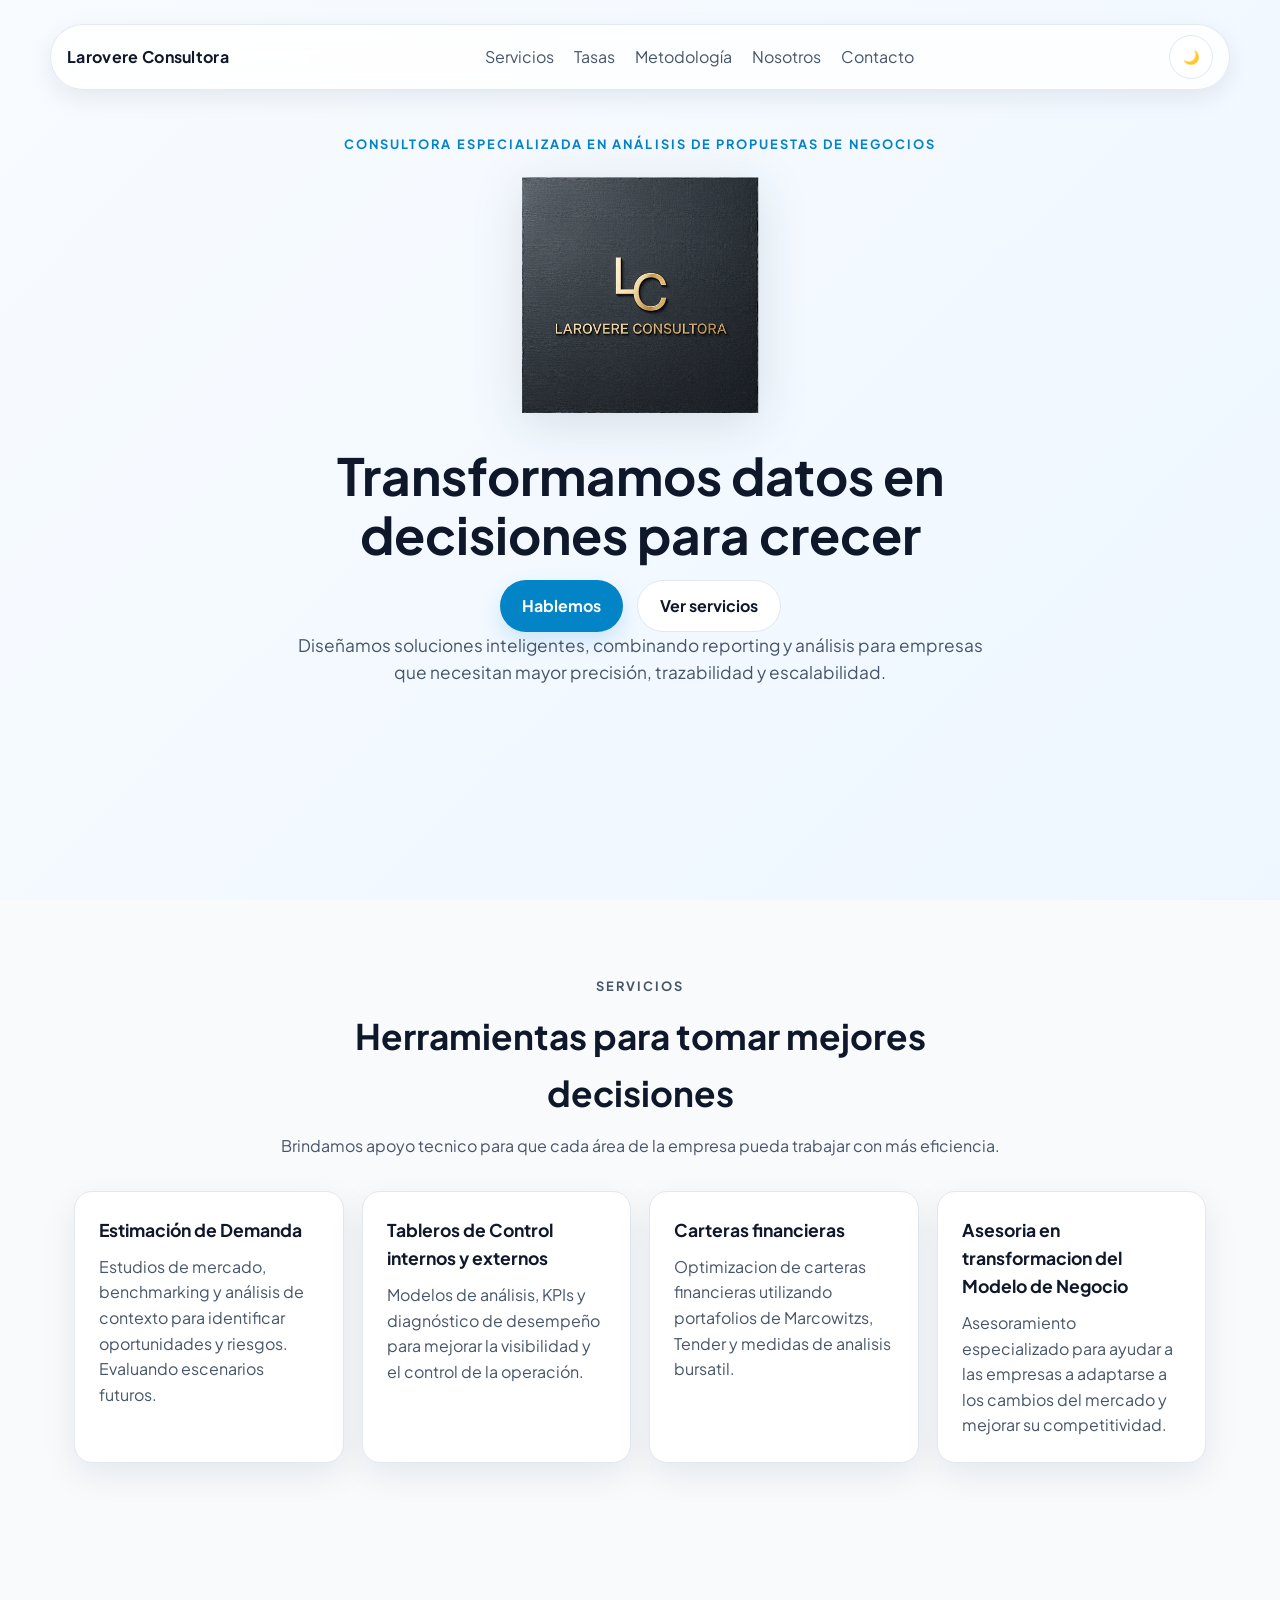
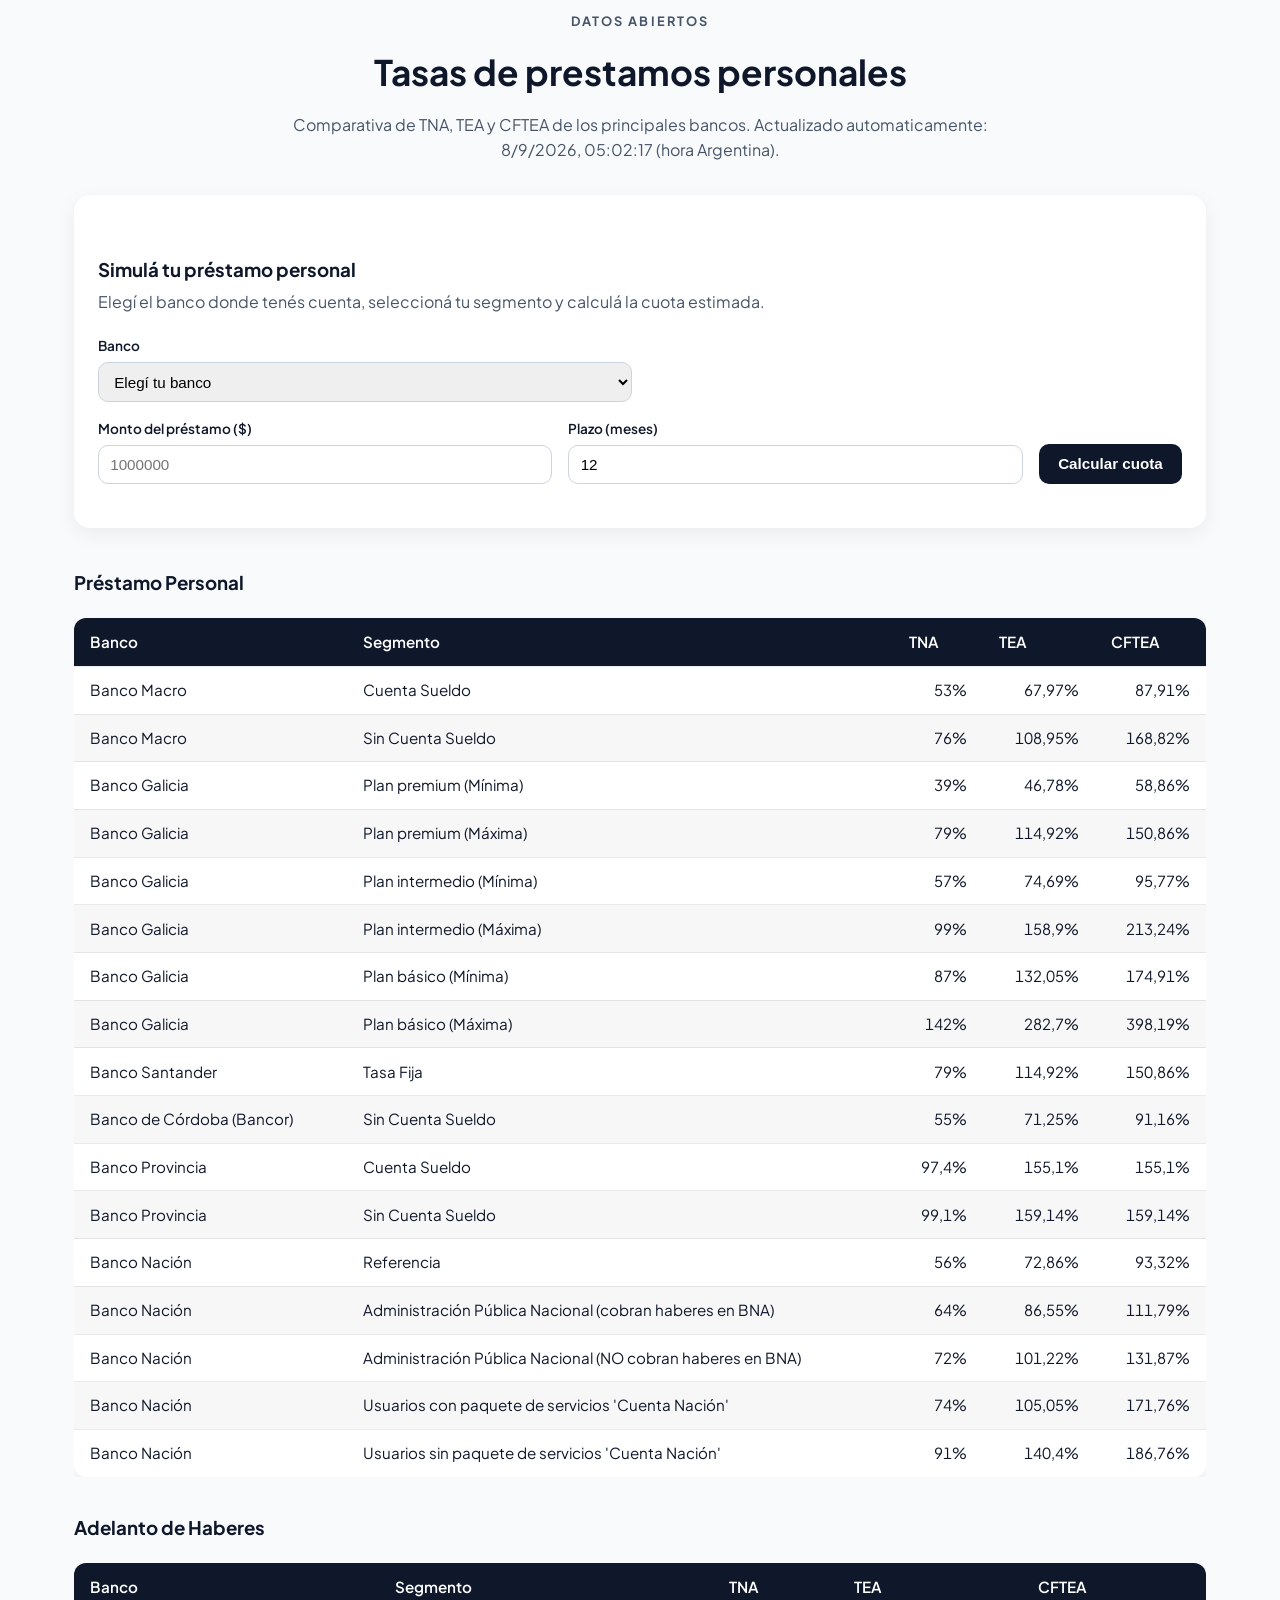
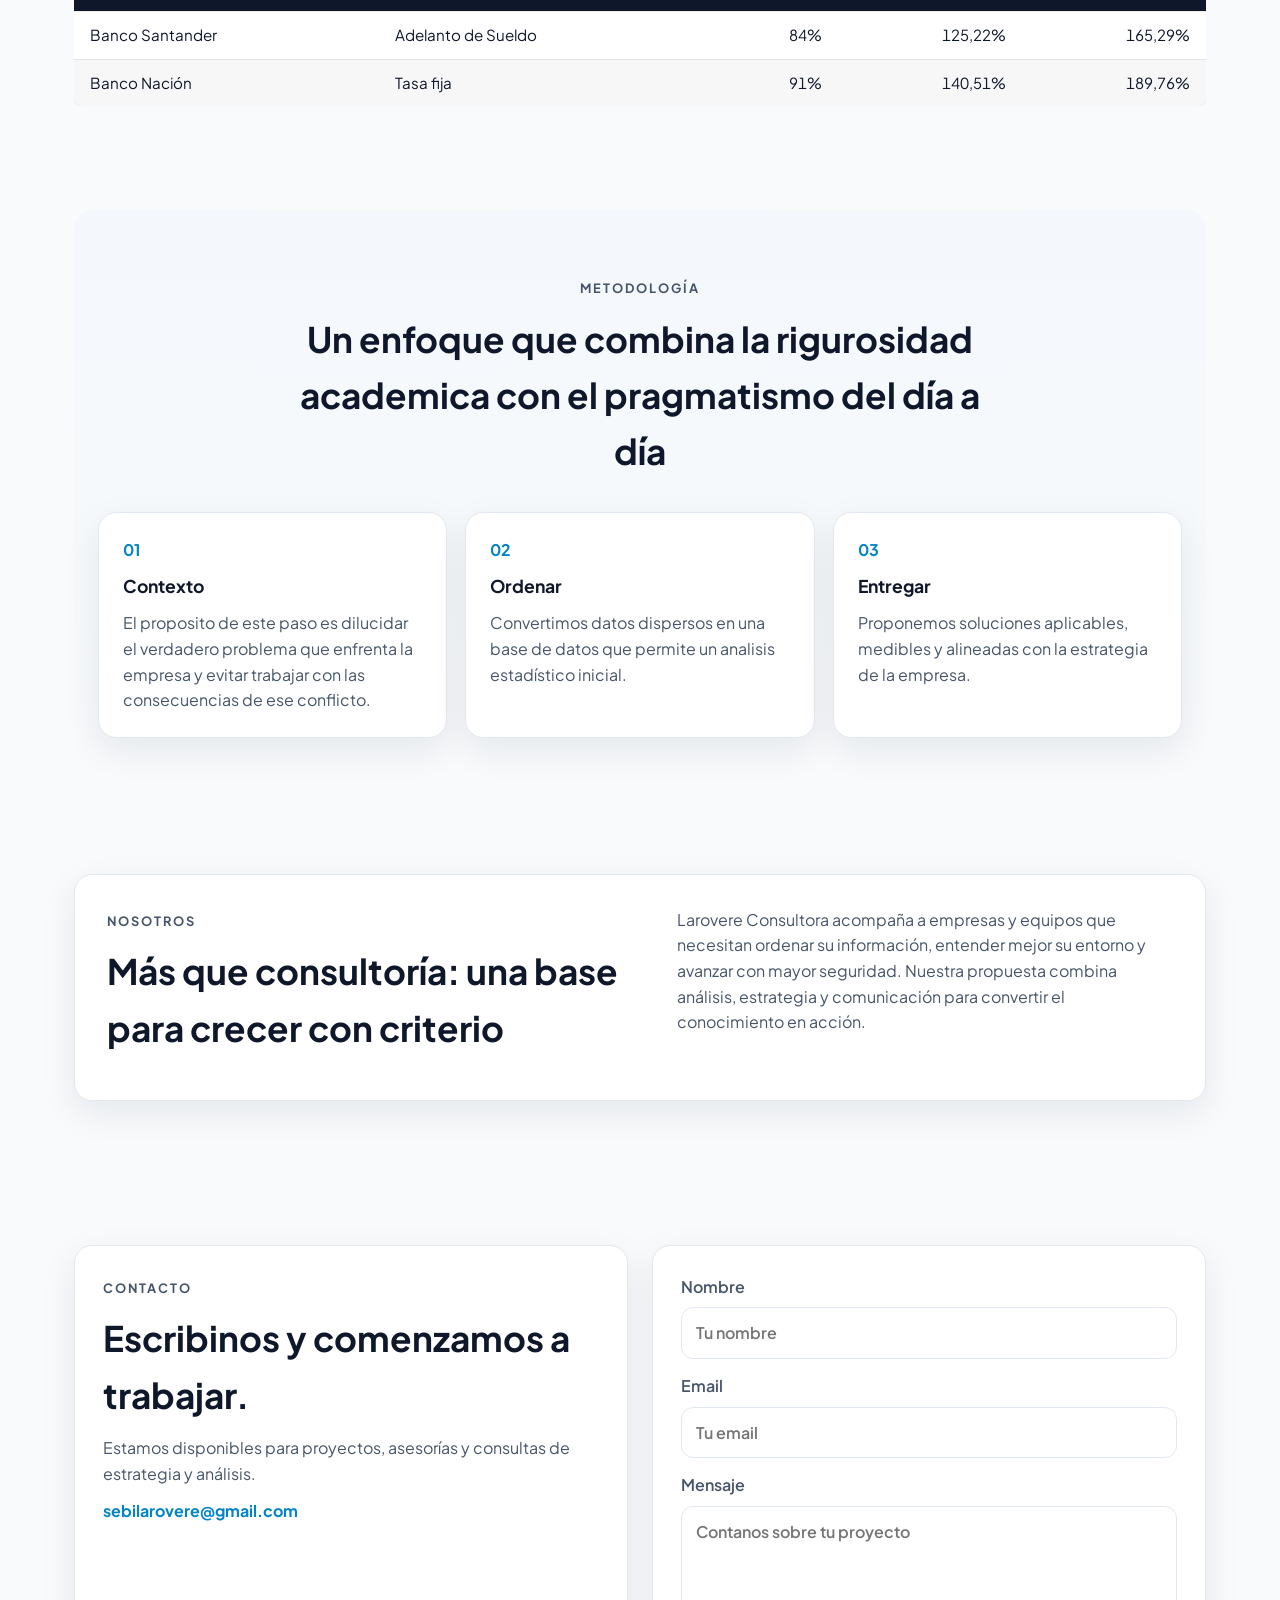
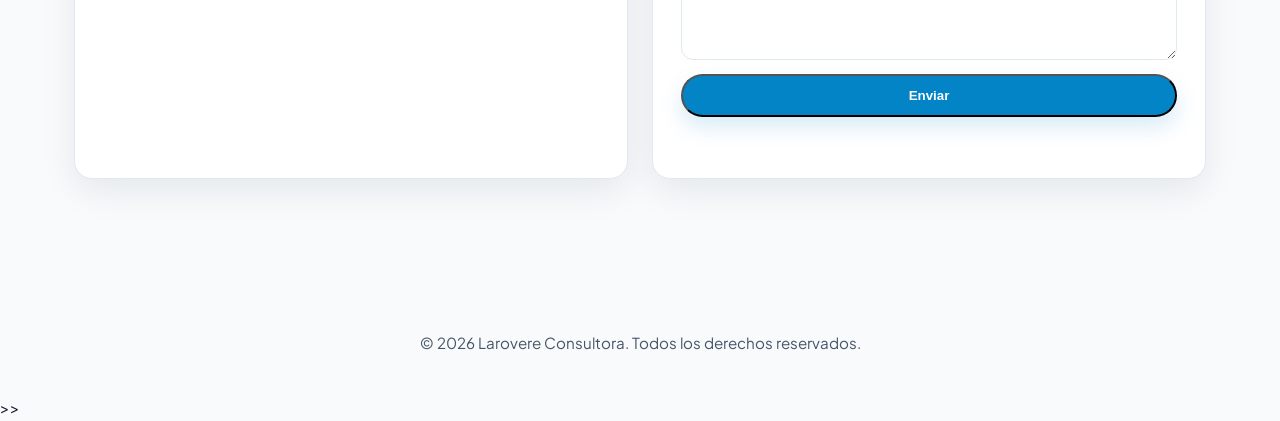
==== commit 1bd7e3f6: "chore: actualizar tasas de interes 2026-09-08T08:02:17.369Z" ====
--- a/index.html
+++ b/index.html
@@ -67,7 +67,7 @@
             </div>
         </section>
 
-        <!-- TASAS:START --><style>#tasas .table-wrap{overflow-x:auto;margin:1.25rem 0 2rem;}#tasas table.tasas{width:100%;border-collapse:collapse;font-size:.95rem;background:#fff;border-radius:12px;overflow:hidden;box-shadow:0 6px 20px rgba(0,0,0,.06);}#tasas table.tasas thead th{background:#0f172a;color:#fff;text-align:left;padding:.75rem 1rem;font-weight:600;}#tasas table.tasas td{padding:.7rem 1rem;border-top:1px solid rgba(0,0,0,.08);}#tasas table.tasas tbody tr:nth-child(even){background:rgba(0,0,0,.03);}#tasas table.tasas td.num{text-align:right;font-variant-numeric:tabular-nums;white-space:nowrap;}#tasas .tabla-titulo{margin-top:2.25rem;}#tasas .simulador{background:#fff;border-radius:16px;padding:1.5rem;margin:1.25rem 0 2.5rem;box-shadow:0 6px 20px rgba(0,0,0,.06);}#tasas .sim-intro{color:#475569;margin:.25rem 0 1.25rem;}#tasas .sim-form{display:flex;flex-direction:column;gap:1rem;}#tasas .sim-row-fields{display:grid;gap:1rem;align-items:end;}#tasas .sim-row-top{grid-template-columns:repeat(2,minmax(0,1fr));}#tasas .sim-row-bottom{grid-template-columns:repeat(2,minmax(0,1fr)) auto;}@media (max-width:640px){#tasas .sim-row-top,#tasas .sim-row-bottom{grid-template-columns:1fr;}}#tasas .sim-field{display:flex;flex-direction:column;gap:.35rem;font-size:.85rem;font-weight:600;color:#0f172a;min-width:0;}#tasas .sim-field select,#tasas .sim-field input{padding:.6rem .7rem;border:1px solid #cbd5e1;border-radius:10px;font-size:.95rem;font-weight:400;width:100%;box-sizing:border-box;}#tasas .sim-btn{padding:.7rem 1.2rem;background:#0f172a;color:#fff;border:0;border-radius:10px;font-size:.95rem;font-weight:600;cursor:pointer;white-space:nowrap;}#tasas .sim-btn:hover{background:#1e293b;}#tasas .sim-result{margin-top:1.25rem;}#tasas .sim-card{border:1px solid rgba(0,0,0,.08);border-radius:12px;padding:1rem 1.25rem;}#tasas .sim-row{display:flex;justify-content:space-between;gap:1rem;padding:.5rem 0;border-top:1px solid rgba(0,0,0,.06);}#tasas .sim-row:first-child{border-top:0;}#tasas .sim-row.sim-hl{font-size:1.15rem;}#tasas .sim-row.sim-hl b{color:#0f172a;}#tasas .sim-note{margin:.75rem 0 0;font-size:.8rem;color:#64748b;}#tasas .sim-warn{color:#b45309;font-size:.9rem;margin:.5rem 0 0;}</style><section class="section" id="tasas"><div class="section-heading"><p class="eyebrow">Datos abiertos</p><h2>Tasas de prestamos personales</h2><p>Comparativa de TNA, TEA y CFTEA de los principales bancos. Actualizado automaticamente: 7/9/2026, 05:02:44 (hora Argentina).</p></div><div class="simulador" id="simulador"><h3 class="tabla-titulo">Simulá tu préstamo personal</h3><p class="sim-intro">Elegí el banco donde tenés cuenta, seleccioná tu segmento y calculá la cuota estimada.</p><div class="sim-form"><div class="sim-row-fields sim-row-top"><label class="sim-field">Banco<select id="sim-bank"><option value="">Elegí tu banco</option></select></label><label class="sim-field" id="sim-seg-wrap" style="display:none">Segmento / tasa<select id="sim-seg"></select></label></div><div class="sim-row-fields sim-row-bottom"><label class="sim-field">Monto del préstamo ($)<input id="sim-amount" type="number" min="0" step="10000" placeholder="1000000"></label><label class="sim-field">Plazo (meses)<input id="sim-term" type="number" min="1" max="120" value="12"></label><button id="sim-calc" type="button" class="sim-btn">Calcular cuota</button></div></div><div id="sim-result" class="sim-result"></div></div><script>window.__TASAS_SIM__={"Banco Macro":[{"segment":"Cuenta Sueldo","tna":76,"tea":108.95,"cft_tea":168.82},{"segment":"Sin Cuenta Sueldo","tna":76,"tea":108.95,"cft_tea":168.82}],"Banco Galicia":[{"segment":"Plan premium (Mínimo)","tna":39,"tea":46.78,"cft_tea":58.86},{"segment":"Plan premium (Máximo)","tna":79,"tea":114.92,"cft_tea":150.86},{"segment":"Plan intermedio (Mínimo)","tna":57,"tea":74.69,"cft_tea":95.77},{"segment":"Plan intermedio (Máximo)","tna":99,"tea":158.9,"cft_tea":213.24},{"segment":"Plan básico (Mínimo)","tna":87,"tea":132.05,"cft_tea":174.91},{"segment":"Plan básico (Máximo)","tna":142,"tea":282.7,"cft_tea":398.19}],"Banco Santander":[{"segment":"Tasa Fija","tna":79,"tea":114.92,"cft_tea":150.86}],"Banco de Córdoba (Bancor)":[{"segment":"Sin Cuenta Sueldo","tna":55,"tea":71.25,"cft_tea":91.16}],"Banco Provincia":[{"segment":"Cuenta Sueldo","tna":97.4,"tea":155.1,"cft_tea":155.1},{"segment":"Sin Cuenta Sueldo","tna":99.1,"tea":159.14,"cft_tea":159.14}],"Banco Nación":[{"segment":"Referencia","tna":56,"tea":72.86,"cft_tea":93.32},{"segment":"Empleados Administración Pública Nacional (que cobran en BNA)","tna":64,"tea":86.55,"cft_tea":111.79},{"segment":"Empleados Administración Pública Nacional (que NO cobran en BNA)","tna":72,"tea":101.22,"cft_tea":131.87},{"segment":"Segmento / Destino del préstamo","tna":null,"tea":null,"cft_tea":null}]};</script><script>(function(){var DATA=window.__TASAS_SIM__||{};var bankSel=document.getElementById("sim-bank");var segWrap=document.getElementById("sim-seg-wrap");var segSel=document.getElementById("sim-seg");var amount=document.getElementById("sim-amount");var term=document.getElementById("sim-term");var out=document.getElementById("sim-result");if(!bankSel)return;function money(n){if(!isFinite(n))return "-";return n.toLocaleString("es-AR",{style:"currency",currency:"ARS",maximumFractionDigits:0});}function pct(v){return String(v).replace(".",",")+"%";}function curSeg(){var b=bankSel.value;if(!b||!DATA[b])return null;var i=parseInt(segSel.value,10);if(isNaN(i))return null;return DATA[b][i]||null;}function fillSegs(){segSel.innerHTML="";var b=bankSel.value;var arr=DATA[b]||[];for(var i=0;i<arr.length;i++){var o=document.createElement("option");o.value=String(i);var t=arr[i].tna!=null?(" — TNA "+pct(arr[i].tna)):(arr[i].tea!=null?(" — TEA "+pct(arr[i].tea)):"");o.textContent=arr[i].segment+t;segSel.appendChild(o);}segWrap.style.display=arr.length?"block":"none";}function calc(){var seg=curSeg();var P=parseFloat(amount.value);var n=parseInt(term.value,10);if(!seg){out.innerHTML="<p class='sim-warn'>Elegí un banco y un segmento.</p>";return;}if(!(P>0)||!(n>0)){out.innerHTML="<p class='sim-warn'>Ingresá un monto y un plazo válidos.</p>";return;}var i;var base;if(seg.tna!=null){i=(seg.tna/100)/12;base="TNA";}else if(seg.tea!=null){i=Math.pow(1+seg.tea/100,1/12)-1;base="TEA";}else{out.innerHTML="<p class='sim-warn'>Este segmento no tiene tasa disponible.</p>";return;}var cuota=i===0?P/n:P*i/(1-Math.pow(1+i,-n));var total=cuota*n;var costo=total-P;var cft=seg.cft_tea!=null?("<div class='sim-row'><span>CFTEA informado</span><b>"+pct(seg.cft_tea)+"</b></div>"):"";out.innerHTML="<div class='sim-card'>"+"<div class='sim-row sim-hl'><span>Cuota mensual estimada</span><b>"+money(cuota)+"</b></div>"+"<div class='sim-row'><span>Cantidad de cuotas</span><b>"+n+"</b></div>"+"<div class='sim-row'><span>Total a pagar</span><b>"+money(total)+"</b></div>"+"<div class='sim-row'><span>Costo financiero (intereses)</span><b>"+money(costo)+"</b></div>"+cft+"<p class='sim-note'>Cálculo estimado por sistema francés usando la "+base+". No incluye seguros, IVA ni gastos administrativos: es orientativo.</p>"+"</div>";}for(var b in DATA){if(DATA.hasOwnProperty(b)){var o=document.createElement("option");o.value=b;o.textContent=b;bankSel.appendChild(o);}}bankSel.addEventListener("change",function(){fillSegs();out.innerHTML="";});segSel.addEventListener("change",function(){out.innerHTML="";});document.getElementById("sim-calc").addEventListener("click",calc);fillSegs();})();</script><h3 class="tabla-titulo">Préstamo Personal</h3><div class="table-wrap"><table class="tasas"><thead><tr><th>Banco</th><th>Segmento</th><th>TNA</th><th>TEA</th><th>CFTEA</th></tr></thead><tbody><tr><td>Banco Macro</td><td>Cuenta Sueldo</td><td class="num">76%</td><td class="num">108,95%</td><td class="num">168,82%</td></tr><tr><td>Banco Macro</td><td>Sin Cuenta Sueldo</td><td class="num">76%</td><td class="num">108,95%</td><td class="num">168,82%</td></tr><tr><td>Banco Galicia</td><td>Plan premium (Mínimo)</td><td class="num">39%</td><td class="num">46,78%</td><td class="num">58,86%</td></tr><tr><td>Banco Galicia</td><td>Plan premium (Máximo)</td><td class="num">79%</td><td class="num">114,92%</td><td class="num">150,86%</td></tr><tr><td>Banco Galicia</td><td>Plan intermedio (Mínimo)</td><td class="num">57%</td><td class="num">74,69%</td><td class="num">95,77%</td></tr><tr><td>Banco Galicia</td><td>Plan intermedio (Máximo)</td><td class="num">99%</td><td class="num">158,9%</td><td class="num">213,24%</td></tr><tr><td>Banco Galicia</td><td>Plan básico (Mínimo)</td><td class="num">87%</td><td class="num">132,05%</td><td class="num">174,91%</td></tr><tr><td>Banco Galicia</td><td>Plan básico (Máximo)</td><td class="num">142%</td><td class="num">282,7%</td><td class="num">398,19%</td></tr><tr><td>Banco Santander</td><td>Tasa Fija</td><td class="num">79%</td><td class="num">114,92%</td><td class="num">150,86%</td></tr><tr><td>Banco de Córdoba (Bancor)</td><td>Sin Cuenta Sueldo</td><td class="num">55%</td><td class="num">71,25%</td><td class="num">91,16%</td></tr><tr><td>Banco Provincia</td><td>Cuenta Sueldo</td><td class="num">97,4%</td><td class="num">155,1%</td><td class="num">155,1%</td></tr><tr><td>Banco Provincia</td><td>Sin Cuenta Sueldo</td><td class="num">99,1%</td><td class="num">159,14%</td><td class="num">159,14%</td></tr><tr><td>Banco Nación</td><td>Referencia</td><td class="num">56%</td><td class="num">72,86%</td><td class="num">93,32%</td></tr><tr><td>Banco Nación</td><td>Empleados Administración Pública Nacional (que cobran en BNA)</td><td class="num">64%</td><td class="num">86,55%</td><td class="num">111,79%</td></tr><tr><td>Banco Nación</td><td>Empleados Administración Pública Nacional (que NO cobran en BNA)</td><td class="num">72%</td><td class="num">101,22%</td><td class="num">131,87%</td></tr><tr><td>Banco Nación</td><td>Segmento / Destino del préstamo</td><td class="num">N/D</td><td class="num">N/D</td><td class="num">N/D</td></tr></tbody></table></div><h3 class="tabla-titulo">Adelanto de Haberes</h3><div class="table-wrap"><table class="tasas"><thead><tr><th>Banco</th><th>Segmento</th><th>TNA</th><th>TEA</th><th>CFTEA</th></tr></thead><tbody><tr><td>Banco Santander</td><td>Nombre del segmento o perfil de cliente</td><td class="num">0%</td><td class="num">0%</td><td class="num">0%</td></tr><tr><td>Banco Nación</td><td>Tasa fija</td><td class="num">91%</td><td class="num">140,51%</td><td class="num">189,76%</td></tr></tbody></table></div></section><!-- TASAS:END --><section class="section section-alt" id="metodologia">
+        <!-- TASAS:START --><style>#tasas .table-wrap{overflow-x:auto;margin:1.25rem 0 2rem;}#tasas table.tasas{width:100%;border-collapse:collapse;font-size:.95rem;background:#fff;border-radius:12px;overflow:hidden;box-shadow:0 6px 20px rgba(0,0,0,.06);}#tasas table.tasas thead th{background:#0f172a;color:#fff;text-align:left;padding:.75rem 1rem;font-weight:600;}#tasas table.tasas td{padding:.7rem 1rem;border-top:1px solid rgba(0,0,0,.08);}#tasas table.tasas tbody tr:nth-child(even){background:rgba(0,0,0,.03);}#tasas table.tasas td.num{text-align:right;font-variant-numeric:tabular-nums;white-space:nowrap;}#tasas .tabla-titulo{margin-top:2.25rem;}#tasas .simulador{background:#fff;border-radius:16px;padding:1.5rem;margin:1.25rem 0 2.5rem;box-shadow:0 6px 20px rgba(0,0,0,.06);}#tasas .sim-intro{color:#475569;margin:.25rem 0 1.25rem;}#tasas .sim-form{display:flex;flex-direction:column;gap:1rem;}#tasas .sim-row-fields{display:grid;gap:1rem;align-items:end;}#tasas .sim-row-top{grid-template-columns:repeat(2,minmax(0,1fr));}#tasas .sim-row-bottom{grid-template-columns:repeat(2,minmax(0,1fr)) auto;}@media (max-width:640px){#tasas .sim-row-top,#tasas .sim-row-bottom{grid-template-columns:1fr;}}#tasas .sim-field{display:flex;flex-direction:column;gap:.35rem;font-size:.85rem;font-weight:600;color:#0f172a;min-width:0;}#tasas .sim-field select,#tasas .sim-field input{padding:.6rem .7rem;border:1px solid #cbd5e1;border-radius:10px;font-size:.95rem;font-weight:400;width:100%;box-sizing:border-box;}#tasas .sim-btn{padding:.7rem 1.2rem;background:#0f172a;color:#fff;border:0;border-radius:10px;font-size:.95rem;font-weight:600;cursor:pointer;white-space:nowrap;}#tasas .sim-btn:hover{background:#1e293b;}#tasas .sim-result{margin-top:1.25rem;}#tasas .sim-card{border:1px solid rgba(0,0,0,.08);border-radius:12px;padding:1rem 1.25rem;}#tasas .sim-row{display:flex;justify-content:space-between;gap:1rem;padding:.5rem 0;border-top:1px solid rgba(0,0,0,.06);}#tasas .sim-row:first-child{border-top:0;}#tasas .sim-row.sim-hl{font-size:1.15rem;}#tasas .sim-row.sim-hl b{color:#0f172a;}#tasas .sim-note{margin:.75rem 0 0;font-size:.8rem;color:#64748b;}#tasas .sim-warn{color:#b45309;font-size:.9rem;margin:.5rem 0 0;}</style><section class="section" id="tasas"><div class="section-heading"><p class="eyebrow">Datos abiertos</p><h2>Tasas de prestamos personales</h2><p>Comparativa de TNA, TEA y CFTEA de los principales bancos. Actualizado automaticamente: 8/9/2026, 05:02:17 (hora Argentina).</p></div><div class="simulador" id="simulador"><h3 class="tabla-titulo">Simulá tu préstamo personal</h3><p class="sim-intro">Elegí el banco donde tenés cuenta, seleccioná tu segmento y calculá la cuota estimada.</p><div class="sim-form"><div class="sim-row-fields sim-row-top"><label class="sim-field">Banco<select id="sim-bank"><option value="">Elegí tu banco</option></select></label><label class="sim-field" id="sim-seg-wrap" style="display:none">Segmento / tasa<select id="sim-seg"></select></label></div><div class="sim-row-fields sim-row-bottom"><label class="sim-field">Monto del préstamo ($)<input id="sim-amount" type="number" min="0" step="10000" placeholder="1000000"></label><label class="sim-field">Plazo (meses)<input id="sim-term" type="number" min="1" max="120" value="12"></label><button id="sim-calc" type="button" class="sim-btn">Calcular cuota</button></div></div><div id="sim-result" class="sim-result"></div></div><script>window.__TASAS_SIM__={"Banco Macro":[{"segment":"Cuenta Sueldo","tna":53,"tea":67.97,"cft_tea":87.91},{"segment":"Sin Cuenta Sueldo","tna":76,"tea":108.95,"cft_tea":168.82}],"Banco Galicia":[{"segment":"Plan premium (Mínima)","tna":39,"tea":46.78,"cft_tea":58.86},{"segment":"Plan premium (Máxima)","tna":79,"tea":114.92,"cft_tea":150.86},{"segment":"Plan intermedio (Mínima)","tna":57,"tea":74.69,"cft_tea":95.77},{"segment":"Plan intermedio (Máxima)","tna":99,"tea":158.9,"cft_tea":213.24},{"segment":"Plan básico (Mínima)","tna":87,"tea":132.05,"cft_tea":174.91},{"segment":"Plan básico (Máxima)","tna":142,"tea":282.7,"cft_tea":398.19}],"Banco Santander":[{"segment":"Tasa Fija","tna":79,"tea":114.92,"cft_tea":150.86}],"Banco de Córdoba (Bancor)":[{"segment":"Sin Cuenta Sueldo","tna":55,"tea":71.25,"cft_tea":91.16}],"Banco Provincia":[{"segment":"Cuenta Sueldo","tna":97.4,"tea":155.1,"cft_tea":155.1},{"segment":"Sin Cuenta Sueldo","tna":99.1,"tea":159.14,"cft_tea":159.14}],"Banco Nación":[{"segment":"Referencia","tna":56,"tea":72.86,"cft_tea":93.32},{"segment":"Administración Pública Nacional (cobran haberes en BNA)","tna":64,"tea":86.55,"cft_tea":111.79},{"segment":"Administración Pública Nacional (NO cobran haberes en BNA)","tna":72,"tea":101.22,"cft_tea":131.87},{"segment":"Usuarios con paquete de servicios 'Cuenta Nación'","tna":74,"tea":105.05,"cft_tea":171.76},{"segment":"Usuarios sin paquete de servicios 'Cuenta Nación'","tna":91,"tea":140.4,"cft_tea":186.76}]};</script><script>(function(){var DATA=window.__TASAS_SIM__||{};var bankSel=document.getElementById("sim-bank");var segWrap=document.getElementById("sim-seg-wrap");var segSel=document.getElementById("sim-seg");var amount=document.getElementById("sim-amount");var term=document.getElementById("sim-term");var out=document.getElementById("sim-result");if(!bankSel)return;function money(n){if(!isFinite(n))return "-";return n.toLocaleString("es-AR",{style:"currency",currency:"ARS",maximumFractionDigits:0});}function pct(v){return String(v).replace(".",",")+"%";}function curSeg(){var b=bankSel.value;if(!b||!DATA[b])return null;var i=parseInt(segSel.value,10);if(isNaN(i))return null;return DATA[b][i]||null;}function fillSegs(){segSel.innerHTML="";var b=bankSel.value;var arr=DATA[b]||[];for(var i=0;i<arr.length;i++){var o=document.createElement("option");o.value=String(i);var t=arr[i].tna!=null?(" — TNA "+pct(arr[i].tna)):(arr[i].tea!=null?(" — TEA "+pct(arr[i].tea)):"");o.textContent=arr[i].segment+t;segSel.appendChild(o);}segWrap.style.display=arr.length?"block":"none";}function calc(){var seg=curSeg();var P=parseFloat(amount.value);var n=parseInt(term.value,10);if(!seg){out.innerHTML="<p class='sim-warn'>Elegí un banco y un segmento.</p>";return;}if(!(P>0)||!(n>0)){out.innerHTML="<p class='sim-warn'>Ingresá un monto y un plazo válidos.</p>";return;}var i;var base;if(seg.tna!=null){i=(seg.tna/100)/12;base="TNA";}else if(seg.tea!=null){i=Math.pow(1+seg.tea/100,1/12)-1;base="TEA";}else{out.innerHTML="<p class='sim-warn'>Este segmento no tiene tasa disponible.</p>";return;}var cuota=i===0?P/n:P*i/(1-Math.pow(1+i,-n));var total=cuota*n;var costo=total-P;var cft=seg.cft_tea!=null?("<div class='sim-row'><span>CFTEA informado</span><b>"+pct(seg.cft_tea)+"</b></div>"):"";out.innerHTML="<div class='sim-card'>"+"<div class='sim-row sim-hl'><span>Cuota mensual estimada</span><b>"+money(cuota)+"</b></div>"+"<div class='sim-row'><span>Cantidad de cuotas</span><b>"+n+"</b></div>"+"<div class='sim-row'><span>Total a pagar</span><b>"+money(total)+"</b></div>"+"<div class='sim-row'><span>Costo financiero (intereses)</span><b>"+money(costo)+"</b></div>"+cft+"<p class='sim-note'>Cálculo estimado por sistema francés usando la "+base+". No incluye seguros, IVA ni gastos administrativos: es orientativo.</p>"+"</div>";}for(var b in DATA){if(DATA.hasOwnProperty(b)){var o=document.createElement("option");o.value=b;o.textContent=b;bankSel.appendChild(o);}}bankSel.addEventListener("change",function(){fillSegs();out.innerHTML="";});segSel.addEventListener("change",function(){out.innerHTML="";});document.getElementById("sim-calc").addEventListener("click",calc);fillSegs();})();</script><h3 class="tabla-titulo">Préstamo Personal</h3><div class="table-wrap"><table class="tasas"><thead><tr><th>Banco</th><th>Segmento</th><th>TNA</th><th>TEA</th><th>CFTEA</th></tr></thead><tbody><tr><td>Banco Macro</td><td>Cuenta Sueldo</td><td class="num">53%</td><td class="num">67,97%</td><td class="num">87,91%</td></tr><tr><td>Banco Macro</td><td>Sin Cuenta Sueldo</td><td class="num">76%</td><td class="num">108,95%</td><td class="num">168,82%</td></tr><tr><td>Banco Galicia</td><td>Plan premium (Mínima)</td><td class="num">39%</td><td class="num">46,78%</td><td class="num">58,86%</td></tr><tr><td>Banco Galicia</td><td>Plan premium (Máxima)</td><td class="num">79%</td><td class="num">114,92%</td><td class="num">150,86%</td></tr><tr><td>Banco Galicia</td><td>Plan intermedio (Mínima)</td><td class="num">57%</td><td class="num">74,69%</td><td class="num">95,77%</td></tr><tr><td>Banco Galicia</td><td>Plan intermedio (Máxima)</td><td class="num">99%</td><td class="num">158,9%</td><td class="num">213,24%</td></tr><tr><td>Banco Galicia</td><td>Plan básico (Mínima)</td><td class="num">87%</td><td class="num">132,05%</td><td class="num">174,91%</td></tr><tr><td>Banco Galicia</td><td>Plan básico (Máxima)</td><td class="num">142%</td><td class="num">282,7%</td><td class="num">398,19%</td></tr><tr><td>Banco Santander</td><td>Tasa Fija</td><td class="num">79%</td><td class="num">114,92%</td><td class="num">150,86%</td></tr><tr><td>Banco de Córdoba (Bancor)</td><td>Sin Cuenta Sueldo</td><td class="num">55%</td><td class="num">71,25%</td><td class="num">91,16%</td></tr><tr><td>Banco Provincia</td><td>Cuenta Sueldo</td><td class="num">97,4%</td><td class="num">155,1%</td><td class="num">155,1%</td></tr><tr><td>Banco Provincia</td><td>Sin Cuenta Sueldo</td><td class="num">99,1%</td><td class="num">159,14%</td><td class="num">159,14%</td></tr><tr><td>Banco Nación</td><td>Referencia</td><td class="num">56%</td><td class="num">72,86%</td><td class="num">93,32%</td></tr><tr><td>Banco Nación</td><td>Administración Pública Nacional (cobran haberes en BNA)</td><td class="num">64%</td><td class="num">86,55%</td><td class="num">111,79%</td></tr><tr><td>Banco Nación</td><td>Administración Pública Nacional (NO cobran haberes en BNA)</td><td class="num">72%</td><td class="num">101,22%</td><td class="num">131,87%</td></tr><tr><td>Banco Nación</td><td>Usuarios con paquete de servicios 'Cuenta Nación'</td><td class="num">74%</td><td class="num">105,05%</td><td class="num">171,76%</td></tr><tr><td>Banco Nación</td><td>Usuarios sin paquete de servicios 'Cuenta Nación'</td><td class="num">91%</td><td class="num">140,4%</td><td class="num">186,76%</td></tr></tbody></table></div><h3 class="tabla-titulo">Adelanto de Haberes</h3><div class="table-wrap"><table class="tasas"><thead><tr><th>Banco</th><th>Segmento</th><th>TNA</th><th>TEA</th><th>CFTEA</th></tr></thead><tbody><tr><td>Banco Santander</td><td>Adelanto de Sueldo</td><td class="num">84%</td><td class="num">125,22%</td><td class="num">165,29%</td></tr><tr><td>Banco Nación</td><td>Tasa fija</td><td class="num">91%</td><td class="num">140,51%</td><td class="num">189,76%</td></tr></tbody></table></div></section><!-- TASAS:END --><section class="section section-alt" id="metodologia">
             <div class="section-heading">
                 <p class="eyebrow">Metodología</p>
                 <h2>Un enfoque que combina la rigurosidad academica con el pragmatismo del día a día</h2>
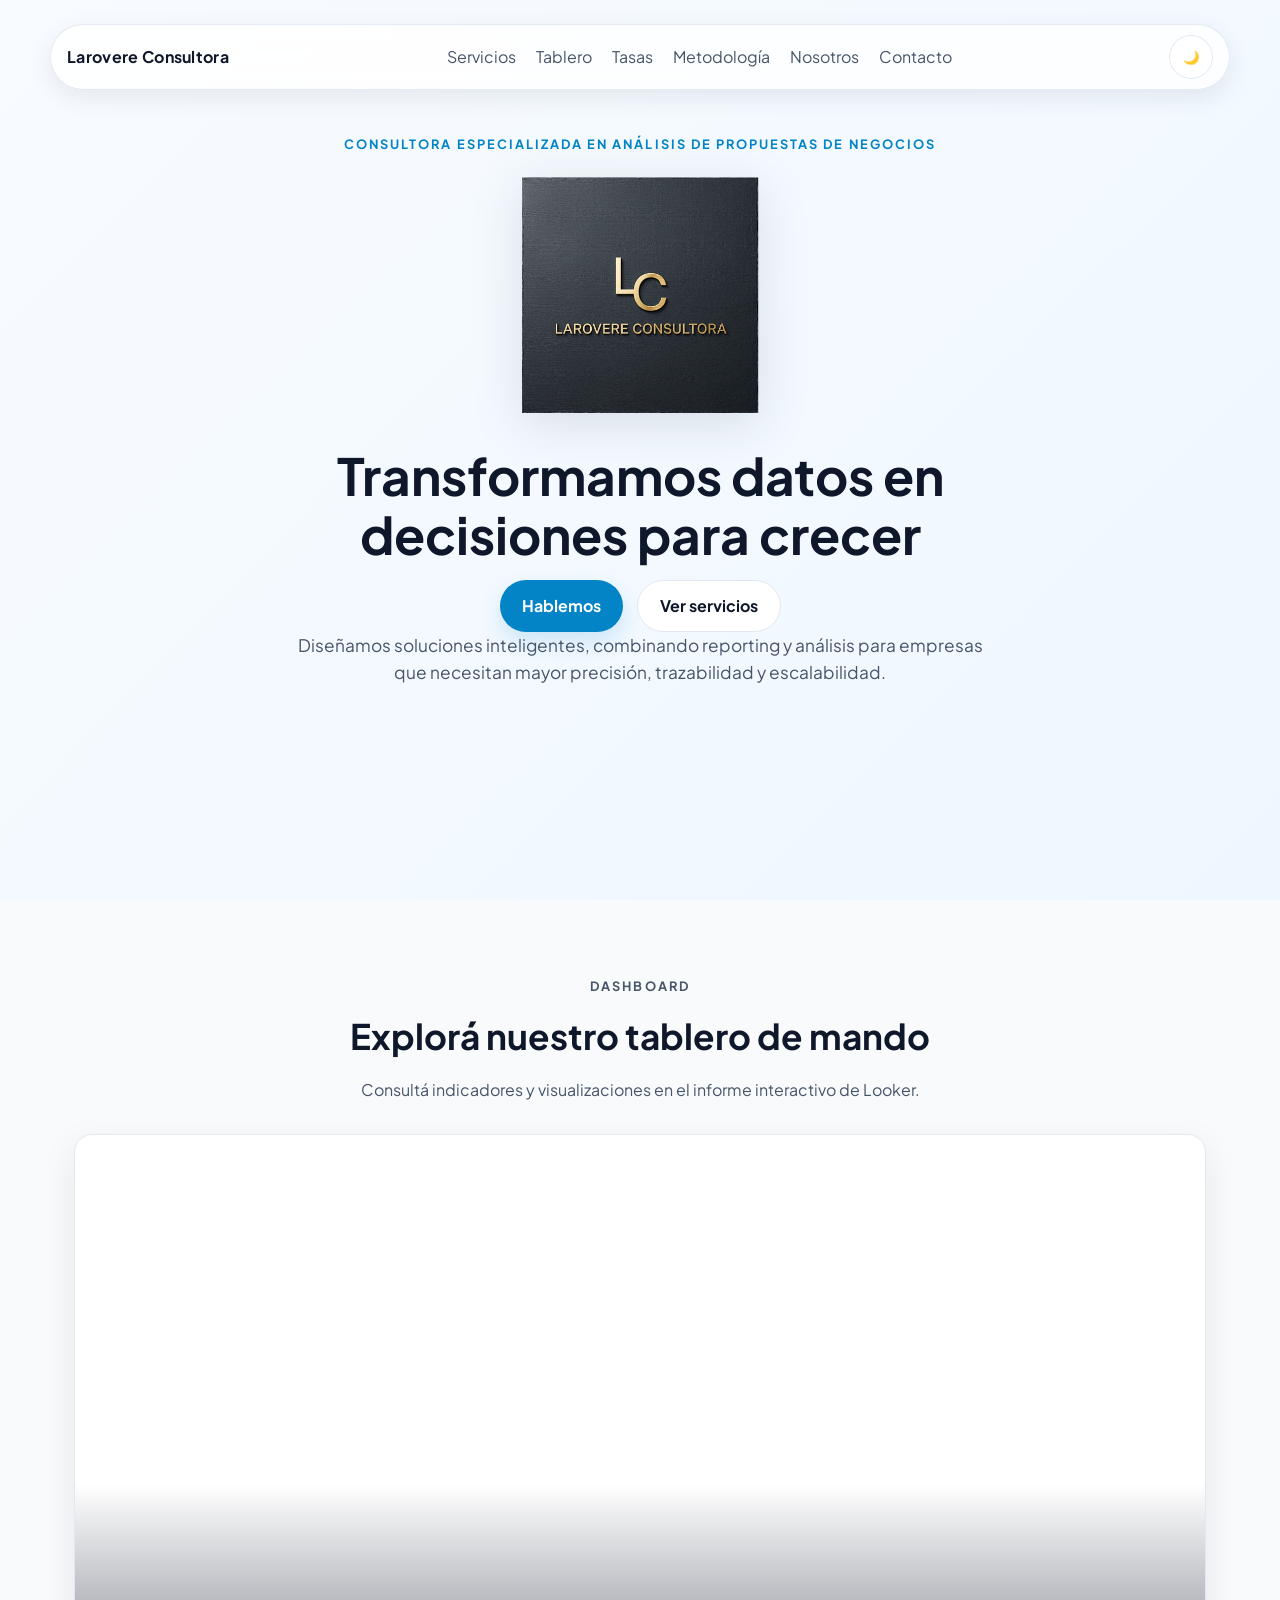
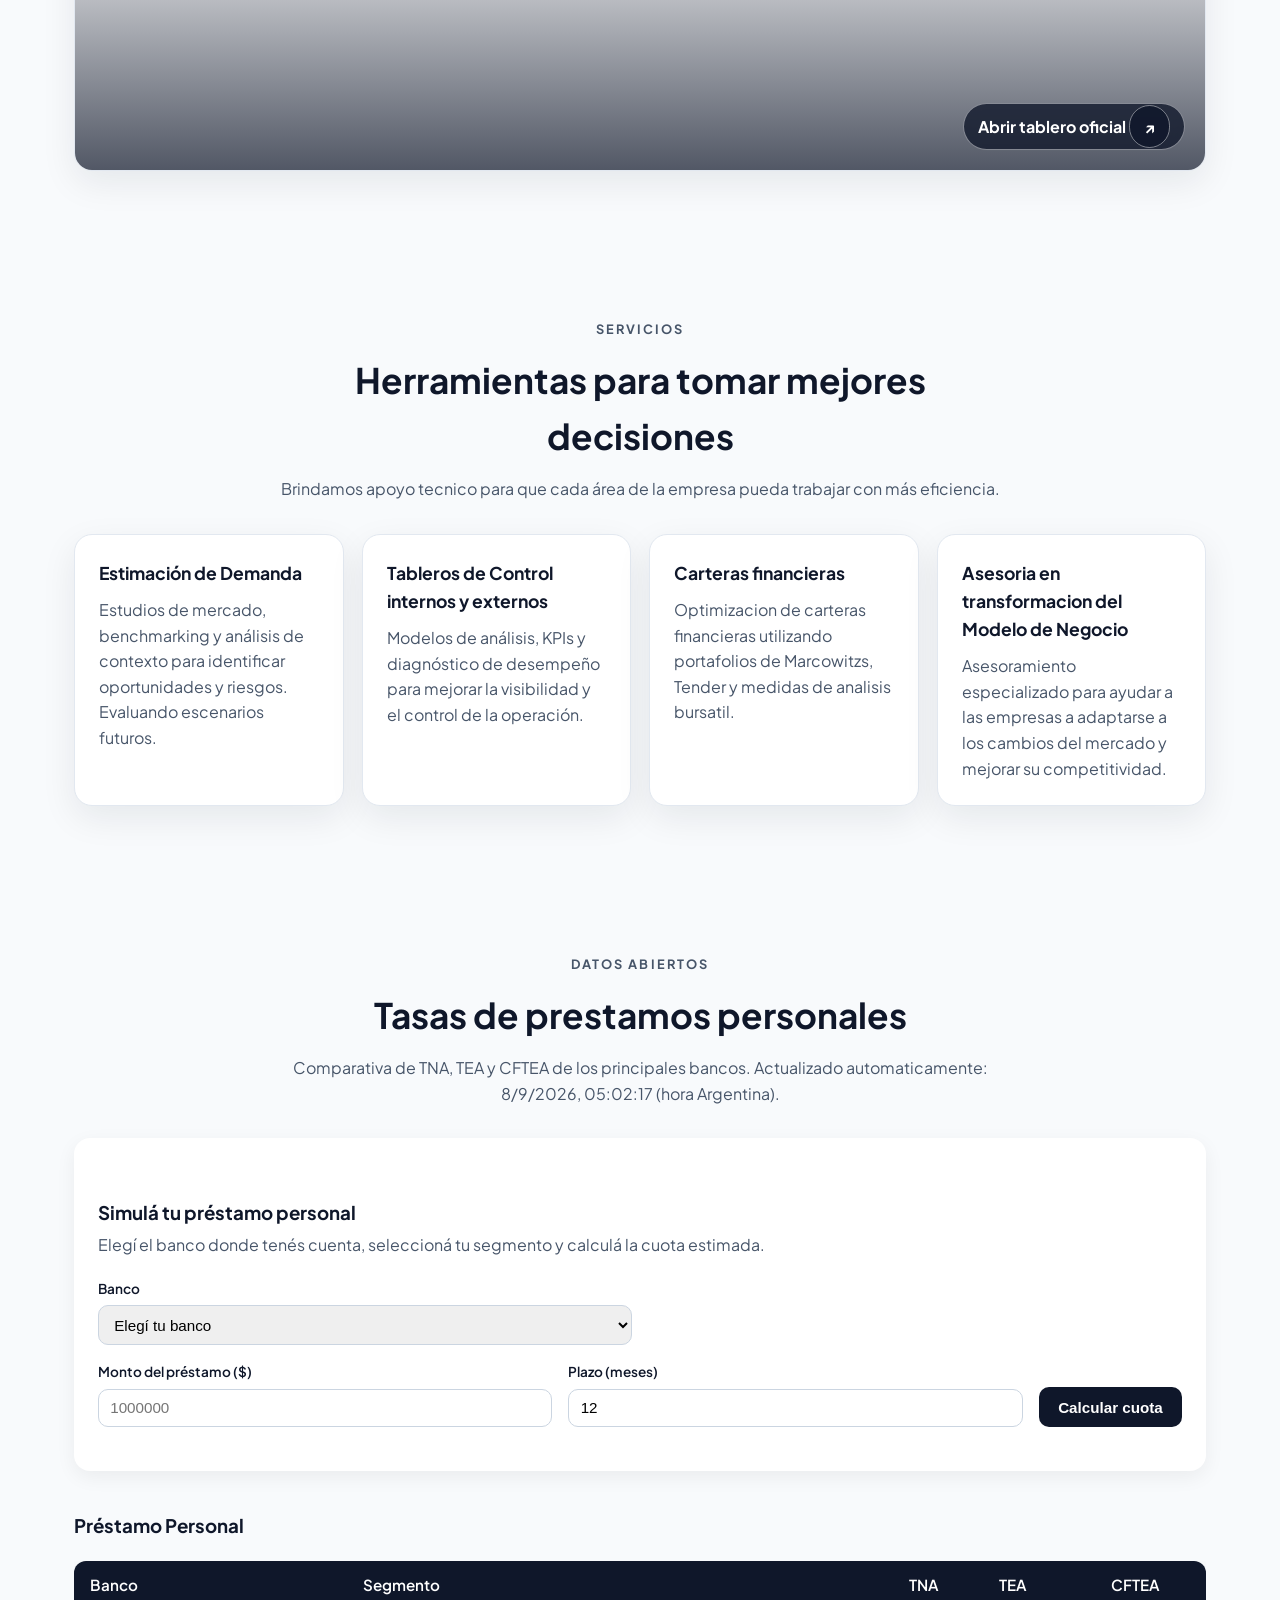
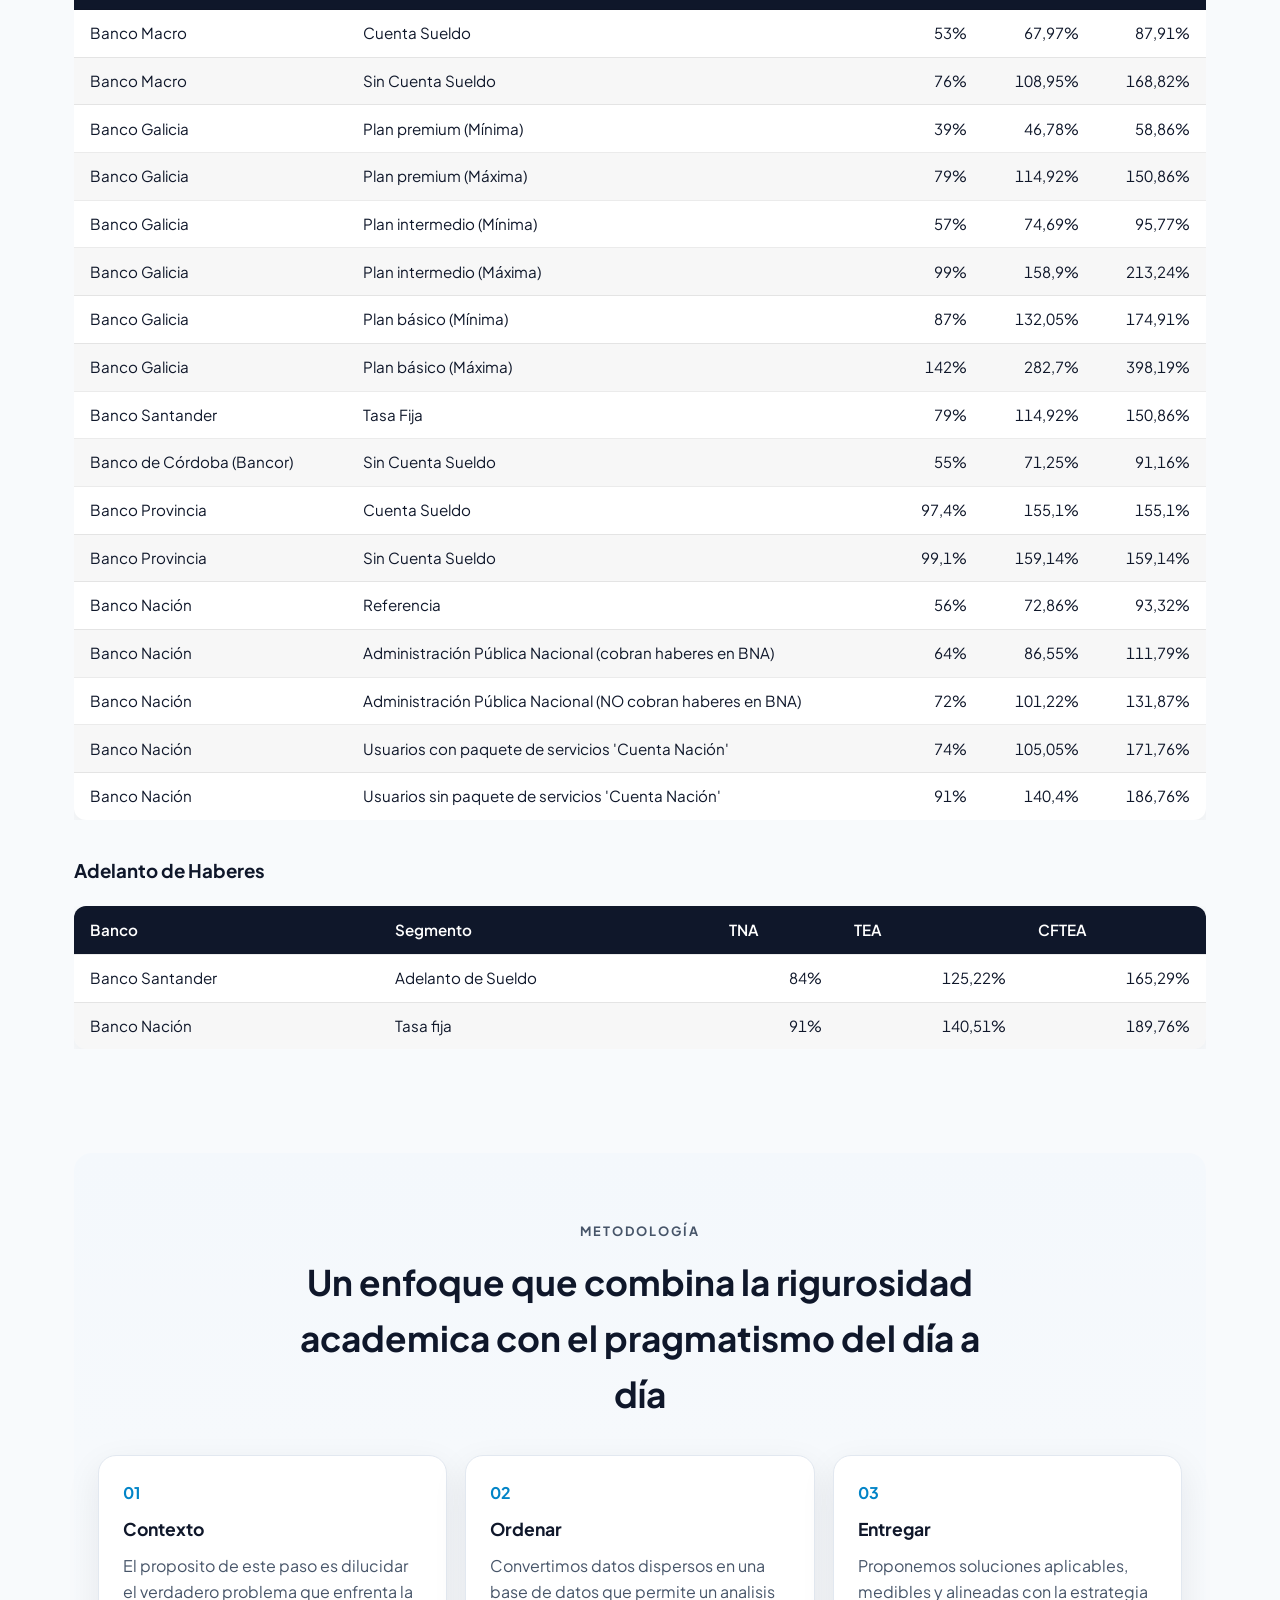
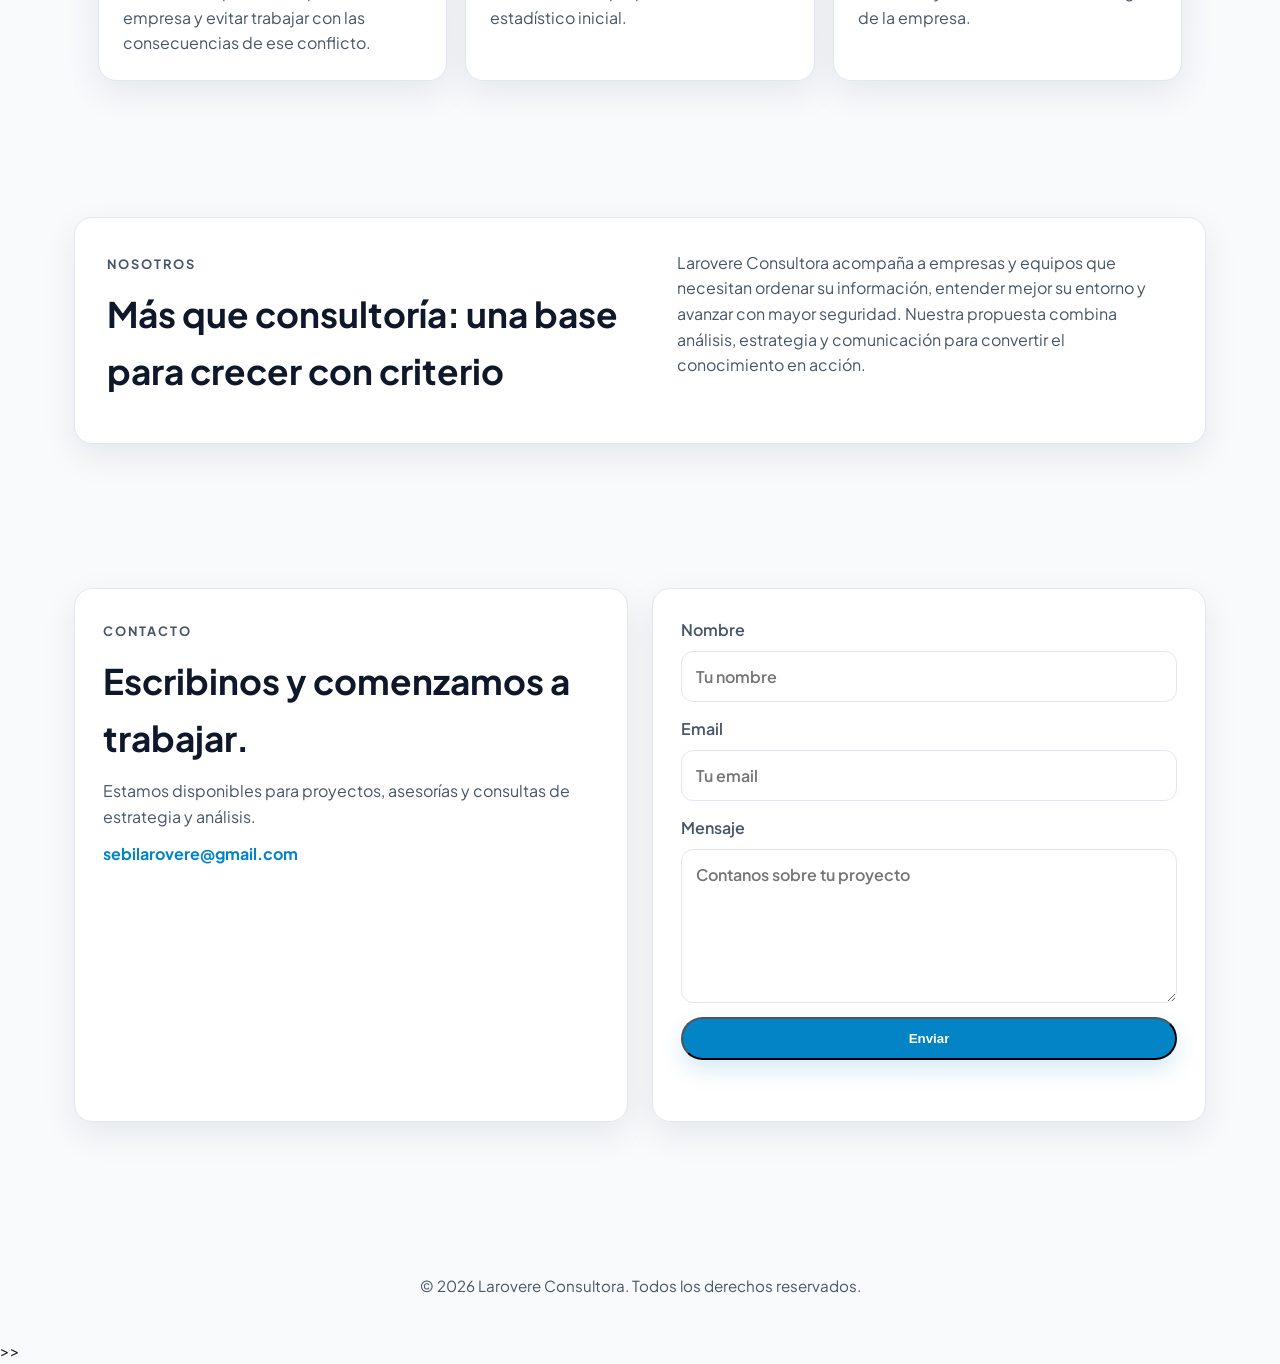
==== commit 3aac14e1: "Add Looker dashboard preview" ====
--- a/index.html
+++ b/index.html
@@ -13,7 +13,7 @@
             <a class="brand" href="#inicio">Larovere Consultora</a>
             <button class="menu-toggle" aria-label="Abrir menú" aria-expanded="false">☰</button>
             <div class="nav-links">
-                <a href="#servicios">Servicios</a><a href="#tasas">Tasas</a>
+                <a href="#servicios">Servicios</a><a href="#tablero">Tablero</a><a href="#tasas">Tasas</a>
                 <a href="#metodologia">Metodología</a>
                 <a href="#nosotros">Nosotros</a>
                 <a href="#contacto">Contacto</a>
@@ -40,6 +40,31 @@
     </header>
 
     <main>
+        <section class="section dashboard-section" id="tablero">
+            <div class="section-heading">
+                <p class="eyebrow">Dashboard</p>
+                <h2>Explorá nuestro tablero de mando</h2>
+                <p>Consultá indicadores y visualizaciones en el informe interactivo de Looker.</p>
+            </div>
+            <div class="dashboard-preview">
+                <iframe
+                    src="https://datastudio.google.com/embed/reporting/ba33a013-ccd1-45d2-8fdb-600f0ee3a336"
+                    title="Vista previa del tablero de mando de Larovere Consultora"
+                    loading="lazy"
+                    allowfullscreen
+                ></iframe>
+                <a
+                    class="dashboard-preview-link"
+                    href="https://datastudio.google.com/reporting/ba33a013-ccd1-45d2-8fdb-600f0ee3a336"
+                    target="_blank"
+                    rel="noopener noreferrer"
+                    aria-label="Abrir tablero de mando oficial en Looker"
+                >
+                    <span>Abrir tablero oficial <span aria-hidden="true">↗</span></span>
+                </a>
+            </div>
+        </section>
+
         <section class="section" id="servicios">
             <div class="section-heading">
                 <p class="eyebrow">Servicios</p>
--- a/index.css
+++ b/index.css
@@ -289,6 +289,57 @@
     color: var(--muted);
 }
 
+.dashboard-preview {
+    position: relative;
+    width: 100%;
+    aspect-ratio: 16 / 9;
+    overflow: hidden;
+    border: 1px solid var(--border);
+    border-radius: var(--radius);
+    background: var(--surface);
+    box-shadow: var(--shadow);
+}
+
+.dashboard-preview iframe {
+    display: block;
+    width: 100%;
+    height: 100%;
+    border: 0;
+    pointer-events: none;
+}
+
+.dashboard-preview-link {
+    position: absolute;
+    inset: 0;
+    display: flex;
+    align-items: flex-end;
+    justify-content: flex-end;
+    padding: 20px;
+    background: linear-gradient(180deg, transparent 55%, rgba(15, 23, 42, 0.72) 100%);
+    color: white;
+    font-weight: 700;
+}
+
+.dashboard-preview-link span {
+    padding: 10px 14px;
+    border: 1px solid rgba(255, 255, 255, 0.45);
+    border-radius: 999px;
+    background: rgba(15, 23, 42, 0.78);
+    backdrop-filter: blur(8px);
+    transition: background 0.2s ease, transform 0.2s ease;
+}
+
+.dashboard-preview-link:hover span,
+.dashboard-preview-link:focus-visible span {
+    background: var(--accent-dark);
+    transform: translateY(-2px);
+}
+
+.dashboard-preview-link:focus-visible {
+    outline: 3px solid var(--accent);
+    outline-offset: -3px;
+}
+
 .steps-grid {
     display: grid;
     grid-template-columns: repeat(3, minmax(0, 1fr));
@@ -416,6 +467,10 @@
         grid-template-columns: 1fr;
     }
 
+    .dashboard-preview {
+        aspect-ratio: 4 / 3;
+    }
+
     main {
         padding: 0 16px 50px;
     }
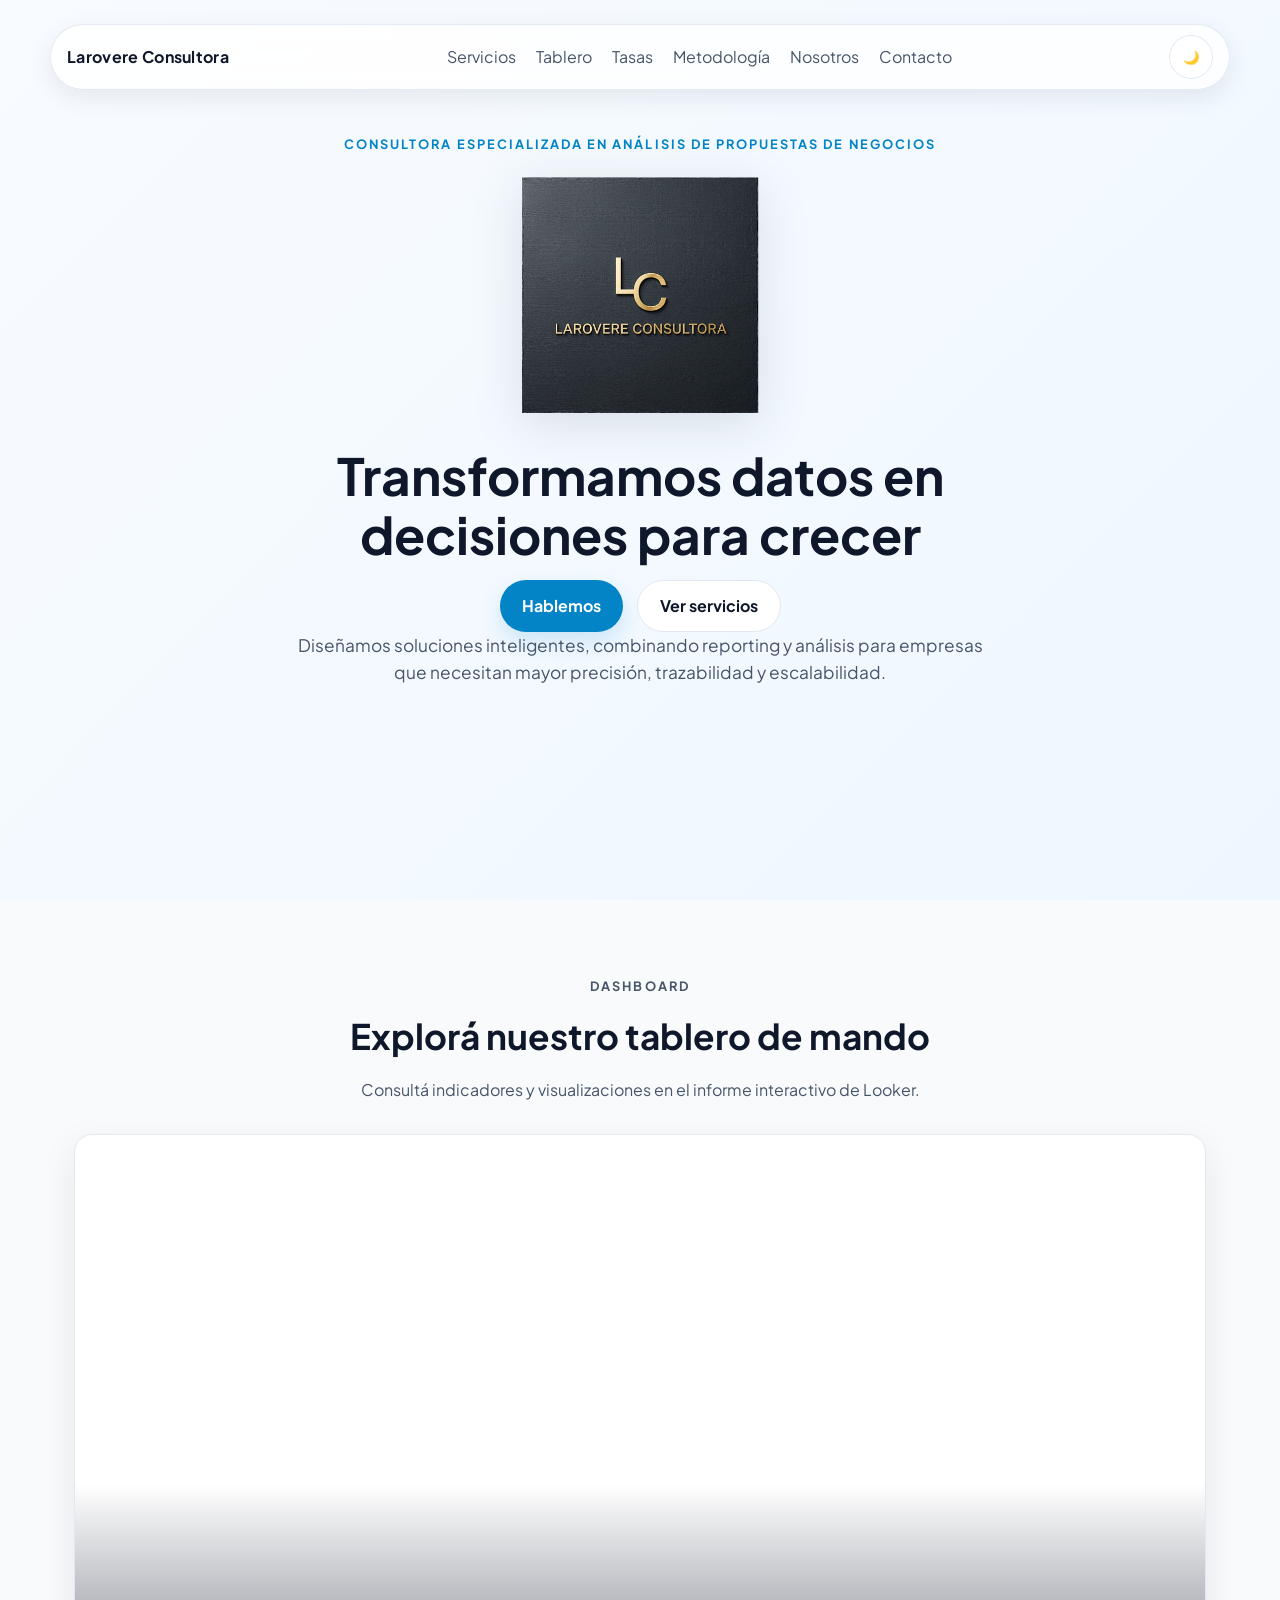
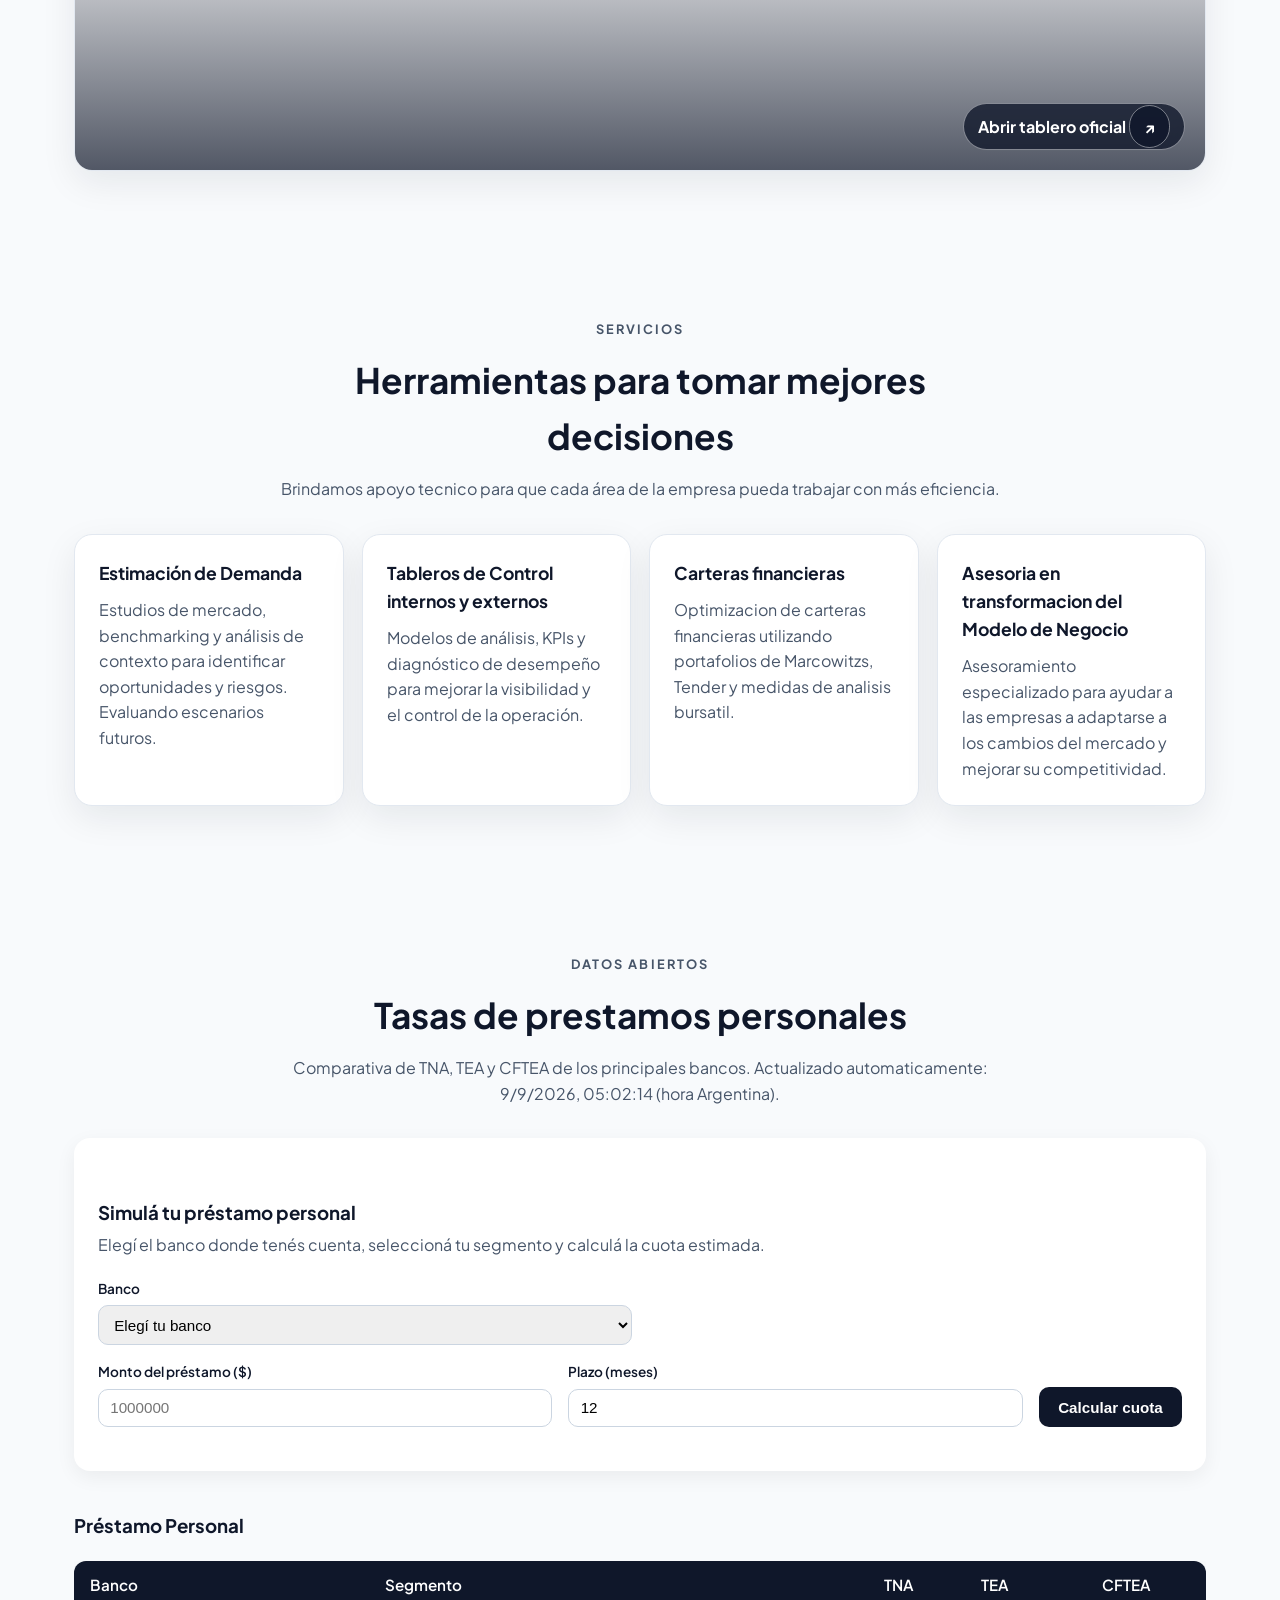
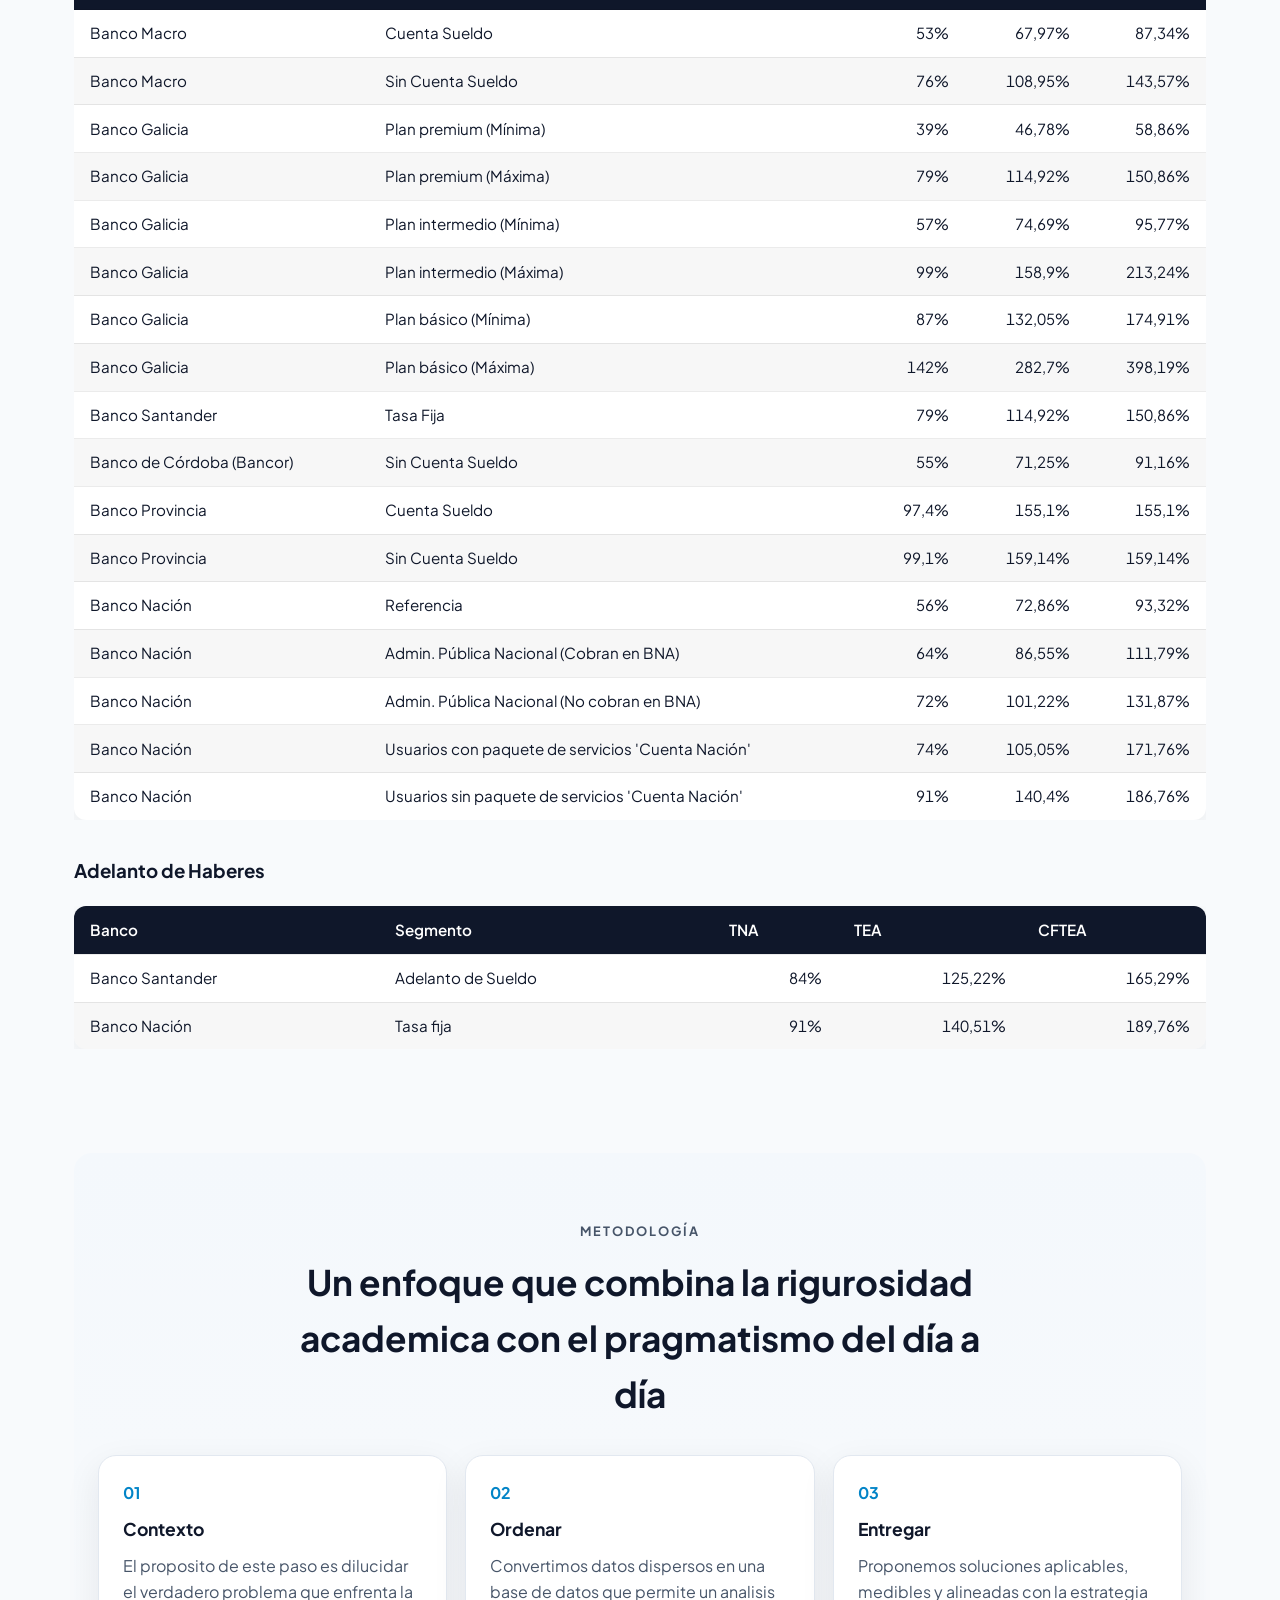
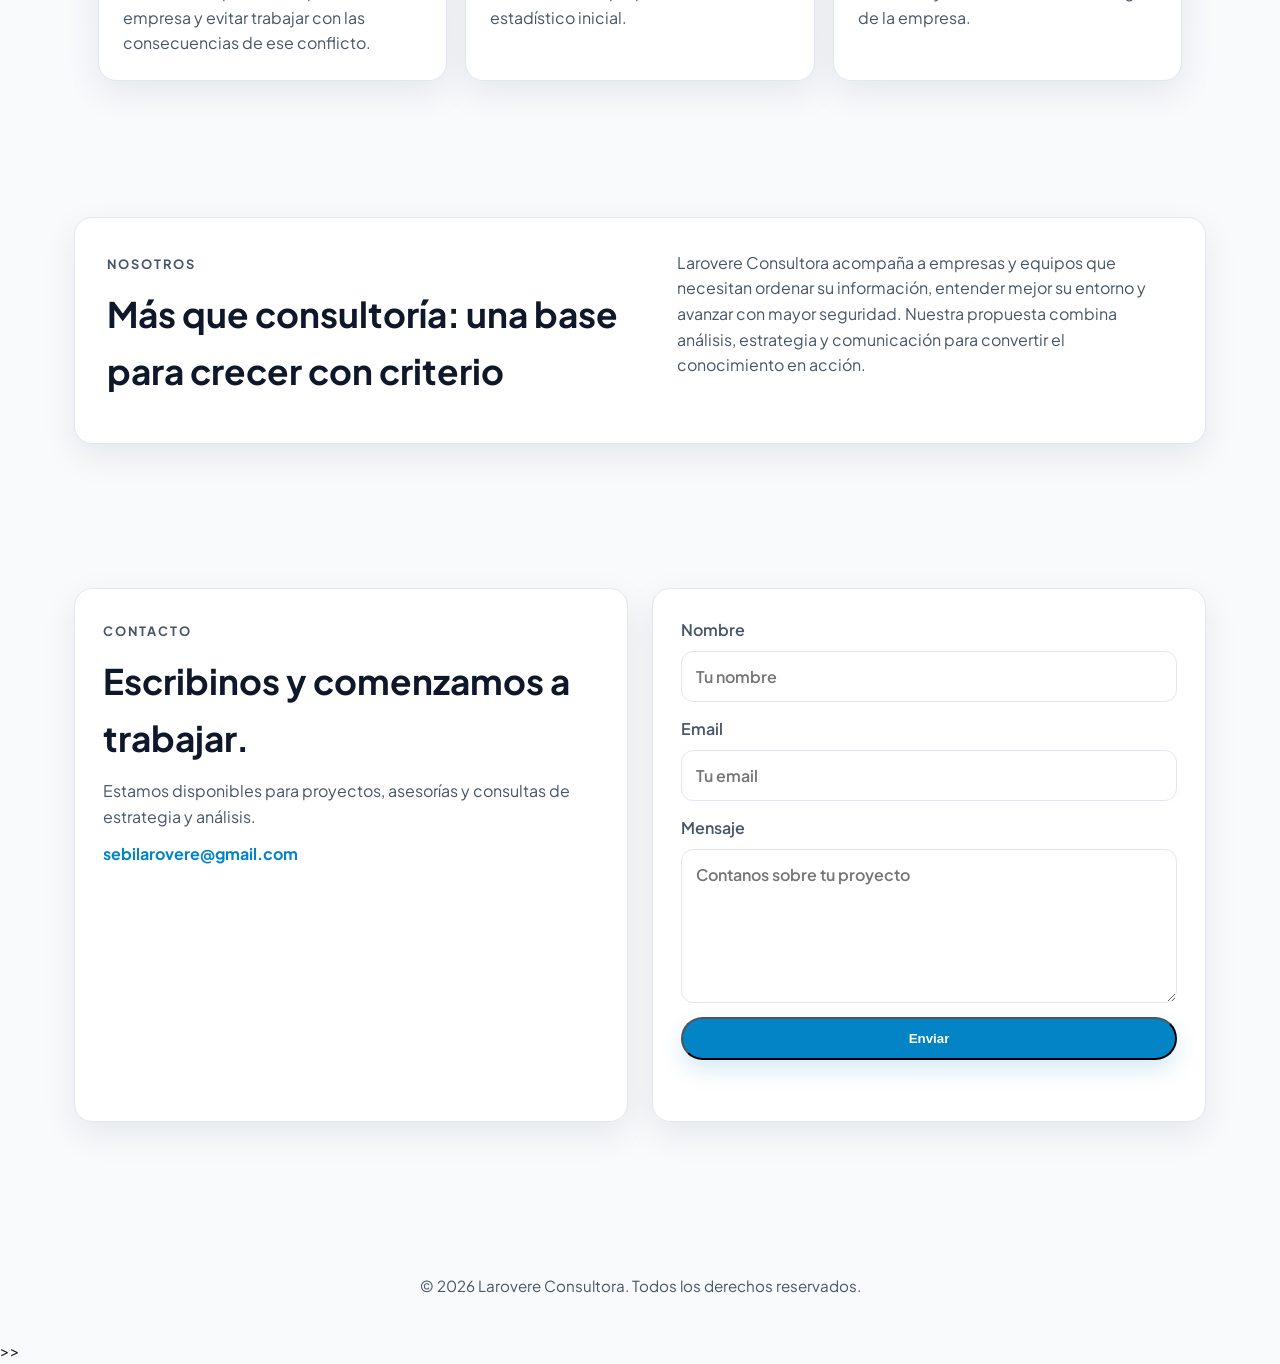
==== commit dc1a8600: "chore: actualizar tasas de interes 2026-09-09T08:02:14.737Z" ====
--- a/index.html
+++ b/index.html
@@ -92,7 +92,7 @@
             </div>
         </section>
 
-        <!-- TASAS:START --><style>#tasas .table-wrap{overflow-x:auto;margin:1.25rem 0 2rem;}#tasas table.tasas{width:100%;border-collapse:collapse;font-size:.95rem;background:#fff;border-radius:12px;overflow:hidden;box-shadow:0 6px 20px rgba(0,0,0,.06);}#tasas table.tasas thead th{background:#0f172a;color:#fff;text-align:left;padding:.75rem 1rem;font-weight:600;}#tasas table.tasas td{padding:.7rem 1rem;border-top:1px solid rgba(0,0,0,.08);}#tasas table.tasas tbody tr:nth-child(even){background:rgba(0,0,0,.03);}#tasas table.tasas td.num{text-align:right;font-variant-numeric:tabular-nums;white-space:nowrap;}#tasas .tabla-titulo{margin-top:2.25rem;}#tasas .simulador{background:#fff;border-radius:16px;padding:1.5rem;margin:1.25rem 0 2.5rem;box-shadow:0 6px 20px rgba(0,0,0,.06);}#tasas .sim-intro{color:#475569;margin:.25rem 0 1.25rem;}#tasas .sim-form{display:flex;flex-direction:column;gap:1rem;}#tasas .sim-row-fields{display:grid;gap:1rem;align-items:end;}#tasas .sim-row-top{grid-template-columns:repeat(2,minmax(0,1fr));}#tasas .sim-row-bottom{grid-template-columns:repeat(2,minmax(0,1fr)) auto;}@media (max-width:640px){#tasas .sim-row-top,#tasas .sim-row-bottom{grid-template-columns:1fr;}}#tasas .sim-field{display:flex;flex-direction:column;gap:.35rem;font-size:.85rem;font-weight:600;color:#0f172a;min-width:0;}#tasas .sim-field select,#tasas .sim-field input{padding:.6rem .7rem;border:1px solid #cbd5e1;border-radius:10px;font-size:.95rem;font-weight:400;width:100%;box-sizing:border-box;}#tasas .sim-btn{padding:.7rem 1.2rem;background:#0f172a;color:#fff;border:0;border-radius:10px;font-size:.95rem;font-weight:600;cursor:pointer;white-space:nowrap;}#tasas .sim-btn:hover{background:#1e293b;}#tasas .sim-result{margin-top:1.25rem;}#tasas .sim-card{border:1px solid rgba(0,0,0,.08);border-radius:12px;padding:1rem 1.25rem;}#tasas .sim-row{display:flex;justify-content:space-between;gap:1rem;padding:.5rem 0;border-top:1px solid rgba(0,0,0,.06);}#tasas .sim-row:first-child{border-top:0;}#tasas .sim-row.sim-hl{font-size:1.15rem;}#tasas .sim-row.sim-hl b{color:#0f172a;}#tasas .sim-note{margin:.75rem 0 0;font-size:.8rem;color:#64748b;}#tasas .sim-warn{color:#b45309;font-size:.9rem;margin:.5rem 0 0;}</style><section class="section" id="tasas"><div class="section-heading"><p class="eyebrow">Datos abiertos</p><h2>Tasas de prestamos personales</h2><p>Comparativa de TNA, TEA y CFTEA de los principales bancos. Actualizado automaticamente: 8/9/2026, 05:02:17 (hora Argentina).</p></div><div class="simulador" id="simulador"><h3 class="tabla-titulo">Simulá tu préstamo personal</h3><p class="sim-intro">Elegí el banco donde tenés cuenta, seleccioná tu segmento y calculá la cuota estimada.</p><div class="sim-form"><div class="sim-row-fields sim-row-top"><label class="sim-field">Banco<select id="sim-bank"><option value="">Elegí tu banco</option></select></label><label class="sim-field" id="sim-seg-wrap" style="display:none">Segmento / tasa<select id="sim-seg"></select></label></div><div class="sim-row-fields sim-row-bottom"><label class="sim-field">Monto del préstamo ($)<input id="sim-amount" type="number" min="0" step="10000" placeholder="1000000"></label><label class="sim-field">Plazo (meses)<input id="sim-term" type="number" min="1" max="120" value="12"></label><button id="sim-calc" type="button" class="sim-btn">Calcular cuota</button></div></div><div id="sim-result" class="sim-result"></div></div><script>window.__TASAS_SIM__={"Banco Macro":[{"segment":"Cuenta Sueldo","tna":53,"tea":67.97,"cft_tea":87.91},{"segment":"Sin Cuenta Sueldo","tna":76,"tea":108.95,"cft_tea":168.82}],"Banco Galicia":[{"segment":"Plan premium (Mínima)","tna":39,"tea":46.78,"cft_tea":58.86},{"segment":"Plan premium (Máxima)","tna":79,"tea":114.92,"cft_tea":150.86},{"segment":"Plan intermedio (Mínima)","tna":57,"tea":74.69,"cft_tea":95.77},{"segment":"Plan intermedio (Máxima)","tna":99,"tea":158.9,"cft_tea":213.24},{"segment":"Plan básico (Mínima)","tna":87,"tea":132.05,"cft_tea":174.91},{"segment":"Plan básico (Máxima)","tna":142,"tea":282.7,"cft_tea":398.19}],"Banco Santander":[{"segment":"Tasa Fija","tna":79,"tea":114.92,"cft_tea":150.86}],"Banco de Córdoba (Bancor)":[{"segment":"Sin Cuenta Sueldo","tna":55,"tea":71.25,"cft_tea":91.16}],"Banco Provincia":[{"segment":"Cuenta Sueldo","tna":97.4,"tea":155.1,"cft_tea":155.1},{"segment":"Sin Cuenta Sueldo","tna":99.1,"tea":159.14,"cft_tea":159.14}],"Banco Nación":[{"segment":"Referencia","tna":56,"tea":72.86,"cft_tea":93.32},{"segment":"Administración Pública Nacional (cobran haberes en BNA)","tna":64,"tea":86.55,"cft_tea":111.79},{"segment":"Administración Pública Nacional (NO cobran haberes en BNA)","tna":72,"tea":101.22,"cft_tea":131.87},{"segment":"Usuarios con paquete de servicios 'Cuenta Nación'","tna":74,"tea":105.05,"cft_tea":171.76},{"segment":"Usuarios sin paquete de servicios 'Cuenta Nación'","tna":91,"tea":140.4,"cft_tea":186.76}]};</script><script>(function(){var DATA=window.__TASAS_SIM__||{};var bankSel=document.getElementById("sim-bank");var segWrap=document.getElementById("sim-seg-wrap");var segSel=document.getElementById("sim-seg");var amount=document.getElementById("sim-amount");var term=document.getElementById("sim-term");var out=document.getElementById("sim-result");if(!bankSel)return;function money(n){if(!isFinite(n))return "-";return n.toLocaleString("es-AR",{style:"currency",currency:"ARS",maximumFractionDigits:0});}function pct(v){return String(v).replace(".",",")+"%";}function curSeg(){var b=bankSel.value;if(!b||!DATA[b])return null;var i=parseInt(segSel.value,10);if(isNaN(i))return null;return DATA[b][i]||null;}function fillSegs(){segSel.innerHTML="";var b=bankSel.value;var arr=DATA[b]||[];for(var i=0;i<arr.length;i++){var o=document.createElement("option");o.value=String(i);var t=arr[i].tna!=null?(" — TNA "+pct(arr[i].tna)):(arr[i].tea!=null?(" — TEA "+pct(arr[i].tea)):"");o.textContent=arr[i].segment+t;segSel.appendChild(o);}segWrap.style.display=arr.length?"block":"none";}function calc(){var seg=curSeg();var P=parseFloat(amount.value);var n=parseInt(term.value,10);if(!seg){out.innerHTML="<p class='sim-warn'>Elegí un banco y un segmento.</p>";return;}if(!(P>0)||!(n>0)){out.innerHTML="<p class='sim-warn'>Ingresá un monto y un plazo válidos.</p>";return;}var i;var base;if(seg.tna!=null){i=(seg.tna/100)/12;base="TNA";}else if(seg.tea!=null){i=Math.pow(1+seg.tea/100,1/12)-1;base="TEA";}else{out.innerHTML="<p class='sim-warn'>Este segmento no tiene tasa disponible.</p>";return;}var cuota=i===0?P/n:P*i/(1-Math.pow(1+i,-n));var total=cuota*n;var costo=total-P;var cft=seg.cft_tea!=null?("<div class='sim-row'><span>CFTEA informado</span><b>"+pct(seg.cft_tea)+"</b></div>"):"";out.innerHTML="<div class='sim-card'>"+"<div class='sim-row sim-hl'><span>Cuota mensual estimada</span><b>"+money(cuota)+"</b></div>"+"<div class='sim-row'><span>Cantidad de cuotas</span><b>"+n+"</b></div>"+"<div class='sim-row'><span>Total a pagar</span><b>"+money(total)+"</b></div>"+"<div class='sim-row'><span>Costo financiero (intereses)</span><b>"+money(costo)+"</b></div>"+cft+"<p class='sim-note'>Cálculo estimado por sistema francés usando la "+base+". No incluye seguros, IVA ni gastos administrativos: es orientativo.</p>"+"</div>";}for(var b in DATA){if(DATA.hasOwnProperty(b)){var o=document.createElement("option");o.value=b;o.textContent=b;bankSel.appendChild(o);}}bankSel.addEventListener("change",function(){fillSegs();out.innerHTML="";});segSel.addEventListener("change",function(){out.innerHTML="";});document.getElementById("sim-calc").addEventListener("click",calc);fillSegs();})();</script><h3 class="tabla-titulo">Préstamo Personal</h3><div class="table-wrap"><table class="tasas"><thead><tr><th>Banco</th><th>Segmento</th><th>TNA</th><th>TEA</th><th>CFTEA</th></tr></thead><tbody><tr><td>Banco Macro</td><td>Cuenta Sueldo</td><td class="num">53%</td><td class="num">67,97%</td><td class="num">87,91%</td></tr><tr><td>Banco Macro</td><td>Sin Cuenta Sueldo</td><td class="num">76%</td><td class="num">108,95%</td><td class="num">168,82%</td></tr><tr><td>Banco Galicia</td><td>Plan premium (Mínima)</td><td class="num">39%</td><td class="num">46,78%</td><td class="num">58,86%</td></tr><tr><td>Banco Galicia</td><td>Plan premium (Máxima)</td><td class="num">79%</td><td class="num">114,92%</td><td class="num">150,86%</td></tr><tr><td>Banco Galicia</td><td>Plan intermedio (Mínima)</td><td class="num">57%</td><td class="num">74,69%</td><td class="num">95,77%</td></tr><tr><td>Banco Galicia</td><td>Plan intermedio (Máxima)</td><td class="num">99%</td><td class="num">158,9%</td><td class="num">213,24%</td></tr><tr><td>Banco Galicia</td><td>Plan básico (Mínima)</td><td class="num">87%</td><td class="num">132,05%</td><td class="num">174,91%</td></tr><tr><td>Banco Galicia</td><td>Plan básico (Máxima)</td><td class="num">142%</td><td class="num">282,7%</td><td class="num">398,19%</td></tr><tr><td>Banco Santander</td><td>Tasa Fija</td><td class="num">79%</td><td class="num">114,92%</td><td class="num">150,86%</td></tr><tr><td>Banco de Córdoba (Bancor)</td><td>Sin Cuenta Sueldo</td><td class="num">55%</td><td class="num">71,25%</td><td class="num">91,16%</td></tr><tr><td>Banco Provincia</td><td>Cuenta Sueldo</td><td class="num">97,4%</td><td class="num">155,1%</td><td class="num">155,1%</td></tr><tr><td>Banco Provincia</td><td>Sin Cuenta Sueldo</td><td class="num">99,1%</td><td class="num">159,14%</td><td class="num">159,14%</td></tr><tr><td>Banco Nación</td><td>Referencia</td><td class="num">56%</td><td class="num">72,86%</td><td class="num">93,32%</td></tr><tr><td>Banco Nación</td><td>Administración Pública Nacional (cobran haberes en BNA)</td><td class="num">64%</td><td class="num">86,55%</td><td class="num">111,79%</td></tr><tr><td>Banco Nación</td><td>Administración Pública Nacional (NO cobran haberes en BNA)</td><td class="num">72%</td><td class="num">101,22%</td><td class="num">131,87%</td></tr><tr><td>Banco Nación</td><td>Usuarios con paquete de servicios 'Cuenta Nación'</td><td class="num">74%</td><td class="num">105,05%</td><td class="num">171,76%</td></tr><tr><td>Banco Nación</td><td>Usuarios sin paquete de servicios 'Cuenta Nación'</td><td class="num">91%</td><td class="num">140,4%</td><td class="num">186,76%</td></tr></tbody></table></div><h3 class="tabla-titulo">Adelanto de Haberes</h3><div class="table-wrap"><table class="tasas"><thead><tr><th>Banco</th><th>Segmento</th><th>TNA</th><th>TEA</th><th>CFTEA</th></tr></thead><tbody><tr><td>Banco Santander</td><td>Adelanto de Sueldo</td><td class="num">84%</td><td class="num">125,22%</td><td class="num">165,29%</td></tr><tr><td>Banco Nación</td><td>Tasa fija</td><td class="num">91%</td><td class="num">140,51%</td><td class="num">189,76%</td></tr></tbody></table></div></section><!-- TASAS:END --><section class="section section-alt" id="metodologia">
+        <!-- TASAS:START --><style>#tasas .table-wrap{overflow-x:auto;margin:1.25rem 0 2rem;}#tasas table.tasas{width:100%;border-collapse:collapse;font-size:.95rem;background:#fff;border-radius:12px;overflow:hidden;box-shadow:0 6px 20px rgba(0,0,0,.06);}#tasas table.tasas thead th{background:#0f172a;color:#fff;text-align:left;padding:.75rem 1rem;font-weight:600;}#tasas table.tasas td{padding:.7rem 1rem;border-top:1px solid rgba(0,0,0,.08);}#tasas table.tasas tbody tr:nth-child(even){background:rgba(0,0,0,.03);}#tasas table.tasas td.num{text-align:right;font-variant-numeric:tabular-nums;white-space:nowrap;}#tasas .tabla-titulo{margin-top:2.25rem;}#tasas .simulador{background:#fff;border-radius:16px;padding:1.5rem;margin:1.25rem 0 2.5rem;box-shadow:0 6px 20px rgba(0,0,0,.06);}#tasas .sim-intro{color:#475569;margin:.25rem 0 1.25rem;}#tasas .sim-form{display:flex;flex-direction:column;gap:1rem;}#tasas .sim-row-fields{display:grid;gap:1rem;align-items:end;}#tasas .sim-row-top{grid-template-columns:repeat(2,minmax(0,1fr));}#tasas .sim-row-bottom{grid-template-columns:repeat(2,minmax(0,1fr)) auto;}@media (max-width:640px){#tasas .sim-row-top,#tasas .sim-row-bottom{grid-template-columns:1fr;}}#tasas .sim-field{display:flex;flex-direction:column;gap:.35rem;font-size:.85rem;font-weight:600;color:#0f172a;min-width:0;}#tasas .sim-field select,#tasas .sim-field input{padding:.6rem .7rem;border:1px solid #cbd5e1;border-radius:10px;font-size:.95rem;font-weight:400;width:100%;box-sizing:border-box;}#tasas .sim-btn{padding:.7rem 1.2rem;background:#0f172a;color:#fff;border:0;border-radius:10px;font-size:.95rem;font-weight:600;cursor:pointer;white-space:nowrap;}#tasas .sim-btn:hover{background:#1e293b;}#tasas .sim-result{margin-top:1.25rem;}#tasas .sim-card{border:1px solid rgba(0,0,0,.08);border-radius:12px;padding:1rem 1.25rem;}#tasas .sim-row{display:flex;justify-content:space-between;gap:1rem;padding:.5rem 0;border-top:1px solid rgba(0,0,0,.06);}#tasas .sim-row:first-child{border-top:0;}#tasas .sim-row.sim-hl{font-size:1.15rem;}#tasas .sim-row.sim-hl b{color:#0f172a;}#tasas .sim-note{margin:.75rem 0 0;font-size:.8rem;color:#64748b;}#tasas .sim-warn{color:#b45309;font-size:.9rem;margin:.5rem 0 0;}</style><section class="section" id="tasas"><div class="section-heading"><p class="eyebrow">Datos abiertos</p><h2>Tasas de prestamos personales</h2><p>Comparativa de TNA, TEA y CFTEA de los principales bancos. Actualizado automaticamente: 9/9/2026, 05:02:14 (hora Argentina).</p></div><div class="simulador" id="simulador"><h3 class="tabla-titulo">Simulá tu préstamo personal</h3><p class="sim-intro">Elegí el banco donde tenés cuenta, seleccioná tu segmento y calculá la cuota estimada.</p><div class="sim-form"><div class="sim-row-fields sim-row-top"><label class="sim-field">Banco<select id="sim-bank"><option value="">Elegí tu banco</option></select></label><label class="sim-field" id="sim-seg-wrap" style="display:none">Segmento / tasa<select id="sim-seg"></select></label></div><div class="sim-row-fields sim-row-bottom"><label class="sim-field">Monto del préstamo ($)<input id="sim-amount" type="number" min="0" step="10000" placeholder="1000000"></label><label class="sim-field">Plazo (meses)<input id="sim-term" type="number" min="1" max="120" value="12"></label><button id="sim-calc" type="button" class="sim-btn">Calcular cuota</button></div></div><div id="sim-result" class="sim-result"></div></div><script>window.__TASAS_SIM__={"Banco Macro":[{"segment":"Cuenta Sueldo","tna":53,"tea":67.97,"cft_tea":87.34},{"segment":"Sin Cuenta Sueldo","tna":76,"tea":108.95,"cft_tea":143.57}],"Banco Galicia":[{"segment":"Plan premium (Mínima)","tna":39,"tea":46.78,"cft_tea":58.86},{"segment":"Plan premium (Máxima)","tna":79,"tea":114.92,"cft_tea":150.86},{"segment":"Plan intermedio (Mínima)","tna":57,"tea":74.69,"cft_tea":95.77},{"segment":"Plan intermedio (Máxima)","tna":99,"tea":158.9,"cft_tea":213.24},{"segment":"Plan básico (Mínima)","tna":87,"tea":132.05,"cft_tea":174.91},{"segment":"Plan básico (Máxima)","tna":142,"tea":282.7,"cft_tea":398.19}],"Banco Santander":[{"segment":"Tasa Fija","tna":79,"tea":114.92,"cft_tea":150.86}],"Banco de Córdoba (Bancor)":[{"segment":"Sin Cuenta Sueldo","tna":55,"tea":71.25,"cft_tea":91.16}],"Banco Provincia":[{"segment":"Cuenta Sueldo","tna":97.4,"tea":155.1,"cft_tea":155.1},{"segment":"Sin Cuenta Sueldo","tna":99.1,"tea":159.14,"cft_tea":159.14}],"Banco Nación":[{"segment":"Referencia","tna":56,"tea":72.86,"cft_tea":93.32},{"segment":"Admin. Pública Nacional (Cobran en BNA)","tna":64,"tea":86.55,"cft_tea":111.79},{"segment":"Admin. Pública Nacional (No cobran en BNA)","tna":72,"tea":101.22,"cft_tea":131.87},{"segment":"Usuarios con paquete de servicios 'Cuenta Nación'","tna":74,"tea":105.05,"cft_tea":171.76},{"segment":"Usuarios sin paquete de servicios 'Cuenta Nación'","tna":91,"tea":140.4,"cft_tea":186.76}]};</script><script>(function(){var DATA=window.__TASAS_SIM__||{};var bankSel=document.getElementById("sim-bank");var segWrap=document.getElementById("sim-seg-wrap");var segSel=document.getElementById("sim-seg");var amount=document.getElementById("sim-amount");var term=document.getElementById("sim-term");var out=document.getElementById("sim-result");if(!bankSel)return;function money(n){if(!isFinite(n))return "-";return n.toLocaleString("es-AR",{style:"currency",currency:"ARS",maximumFractionDigits:0});}function pct(v){return String(v).replace(".",",")+"%";}function curSeg(){var b=bankSel.value;if(!b||!DATA[b])return null;var i=parseInt(segSel.value,10);if(isNaN(i))return null;return DATA[b][i]||null;}function fillSegs(){segSel.innerHTML="";var b=bankSel.value;var arr=DATA[b]||[];for(var i=0;i<arr.length;i++){var o=document.createElement("option");o.value=String(i);var t=arr[i].tna!=null?(" — TNA "+pct(arr[i].tna)):(arr[i].tea!=null?(" — TEA "+pct(arr[i].tea)):"");o.textContent=arr[i].segment+t;segSel.appendChild(o);}segWrap.style.display=arr.length?"block":"none";}function calc(){var seg=curSeg();var P=parseFloat(amount.value);var n=parseInt(term.value,10);if(!seg){out.innerHTML="<p class='sim-warn'>Elegí un banco y un segmento.</p>";return;}if(!(P>0)||!(n>0)){out.innerHTML="<p class='sim-warn'>Ingresá un monto y un plazo válidos.</p>";return;}var i;var base;if(seg.tna!=null){i=(seg.tna/100)/12;base="TNA";}else if(seg.tea!=null){i=Math.pow(1+seg.tea/100,1/12)-1;base="TEA";}else{out.innerHTML="<p class='sim-warn'>Este segmento no tiene tasa disponible.</p>";return;}var cuota=i===0?P/n:P*i/(1-Math.pow(1+i,-n));var total=cuota*n;var costo=total-P;var cft=seg.cft_tea!=null?("<div class='sim-row'><span>CFTEA informado</span><b>"+pct(seg.cft_tea)+"</b></div>"):"";out.innerHTML="<div class='sim-card'>"+"<div class='sim-row sim-hl'><span>Cuota mensual estimada</span><b>"+money(cuota)+"</b></div>"+"<div class='sim-row'><span>Cantidad de cuotas</span><b>"+n+"</b></div>"+"<div class='sim-row'><span>Total a pagar</span><b>"+money(total)+"</b></div>"+"<div class='sim-row'><span>Costo financiero (intereses)</span><b>"+money(costo)+"</b></div>"+cft+"<p class='sim-note'>Cálculo estimado por sistema francés usando la "+base+". No incluye seguros, IVA ni gastos administrativos: es orientativo.</p>"+"</div>";}for(var b in DATA){if(DATA.hasOwnProperty(b)){var o=document.createElement("option");o.value=b;o.textContent=b;bankSel.appendChild(o);}}bankSel.addEventListener("change",function(){fillSegs();out.innerHTML="";});segSel.addEventListener("change",function(){out.innerHTML="";});document.getElementById("sim-calc").addEventListener("click",calc);fillSegs();})();</script><h3 class="tabla-titulo">Préstamo Personal</h3><div class="table-wrap"><table class="tasas"><thead><tr><th>Banco</th><th>Segmento</th><th>TNA</th><th>TEA</th><th>CFTEA</th></tr></thead><tbody><tr><td>Banco Macro</td><td>Cuenta Sueldo</td><td class="num">53%</td><td class="num">67,97%</td><td class="num">87,34%</td></tr><tr><td>Banco Macro</td><td>Sin Cuenta Sueldo</td><td class="num">76%</td><td class="num">108,95%</td><td class="num">143,57%</td></tr><tr><td>Banco Galicia</td><td>Plan premium (Mínima)</td><td class="num">39%</td><td class="num">46,78%</td><td class="num">58,86%</td></tr><tr><td>Banco Galicia</td><td>Plan premium (Máxima)</td><td class="num">79%</td><td class="num">114,92%</td><td class="num">150,86%</td></tr><tr><td>Banco Galicia</td><td>Plan intermedio (Mínima)</td><td class="num">57%</td><td class="num">74,69%</td><td class="num">95,77%</td></tr><tr><td>Banco Galicia</td><td>Plan intermedio (Máxima)</td><td class="num">99%</td><td class="num">158,9%</td><td class="num">213,24%</td></tr><tr><td>Banco Galicia</td><td>Plan básico (Mínima)</td><td class="num">87%</td><td class="num">132,05%</td><td class="num">174,91%</td></tr><tr><td>Banco Galicia</td><td>Plan básico (Máxima)</td><td class="num">142%</td><td class="num">282,7%</td><td class="num">398,19%</td></tr><tr><td>Banco Santander</td><td>Tasa Fija</td><td class="num">79%</td><td class="num">114,92%</td><td class="num">150,86%</td></tr><tr><td>Banco de Córdoba (Bancor)</td><td>Sin Cuenta Sueldo</td><td class="num">55%</td><td class="num">71,25%</td><td class="num">91,16%</td></tr><tr><td>Banco Provincia</td><td>Cuenta Sueldo</td><td class="num">97,4%</td><td class="num">155,1%</td><td class="num">155,1%</td></tr><tr><td>Banco Provincia</td><td>Sin Cuenta Sueldo</td><td class="num">99,1%</td><td class="num">159,14%</td><td class="num">159,14%</td></tr><tr><td>Banco Nación</td><td>Referencia</td><td class="num">56%</td><td class="num">72,86%</td><td class="num">93,32%</td></tr><tr><td>Banco Nación</td><td>Admin. Pública Nacional (Cobran en BNA)</td><td class="num">64%</td><td class="num">86,55%</td><td class="num">111,79%</td></tr><tr><td>Banco Nación</td><td>Admin. Pública Nacional (No cobran en BNA)</td><td class="num">72%</td><td class="num">101,22%</td><td class="num">131,87%</td></tr><tr><td>Banco Nación</td><td>Usuarios con paquete de servicios 'Cuenta Nación'</td><td class="num">74%</td><td class="num">105,05%</td><td class="num">171,76%</td></tr><tr><td>Banco Nación</td><td>Usuarios sin paquete de servicios 'Cuenta Nación'</td><td class="num">91%</td><td class="num">140,4%</td><td class="num">186,76%</td></tr></tbody></table></div><h3 class="tabla-titulo">Adelanto de Haberes</h3><div class="table-wrap"><table class="tasas"><thead><tr><th>Banco</th><th>Segmento</th><th>TNA</th><th>TEA</th><th>CFTEA</th></tr></thead><tbody><tr><td>Banco Santander</td><td>Adelanto de Sueldo</td><td class="num">84%</td><td class="num">125,22%</td><td class="num">165,29%</td></tr><tr><td>Banco Nación</td><td>Tasa fija</td><td class="num">91%</td><td class="num">140,51%</td><td class="num">189,76%</td></tr></tbody></table></div></section><!-- TASAS:END --><section class="section section-alt" id="metodologia">
             <div class="section-heading">
                 <p class="eyebrow">Metodología</p>
                 <h2>Un enfoque que combina la rigurosidad academica con el pragmatismo del día a día</h2>
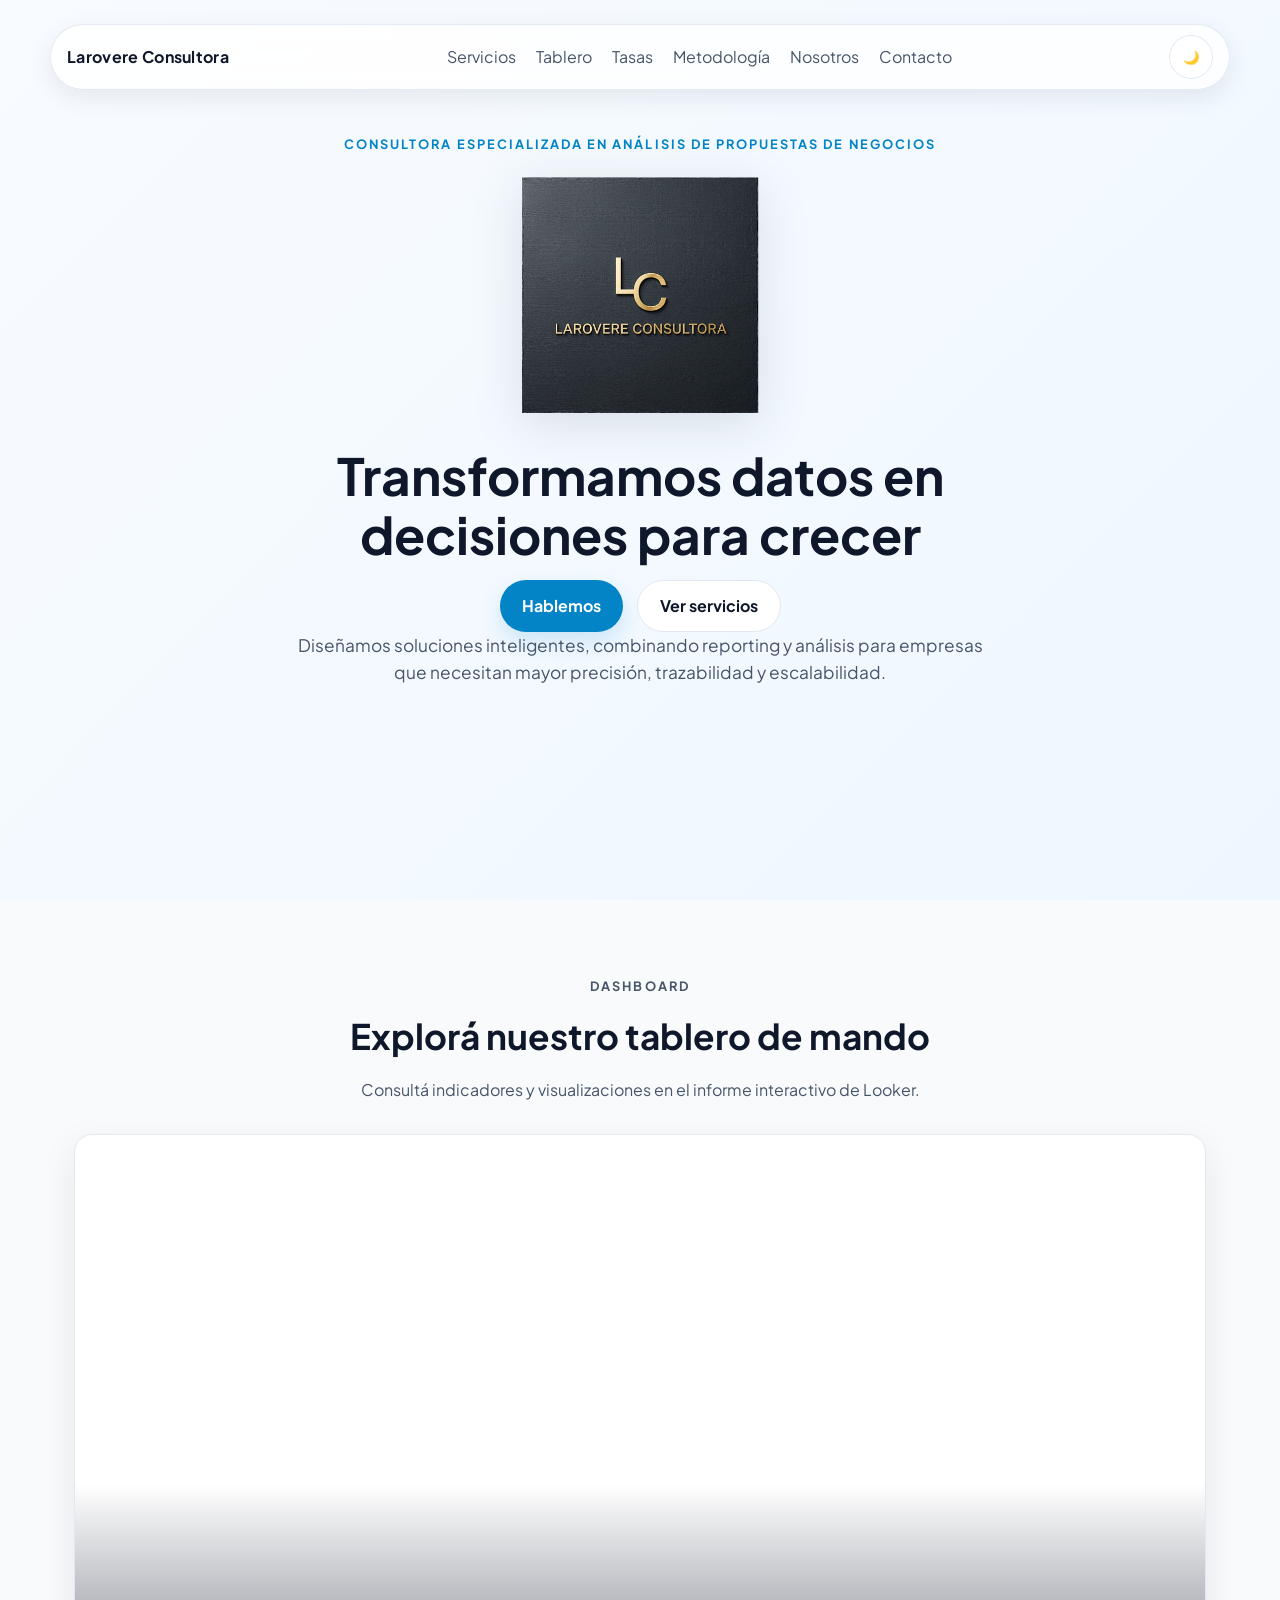
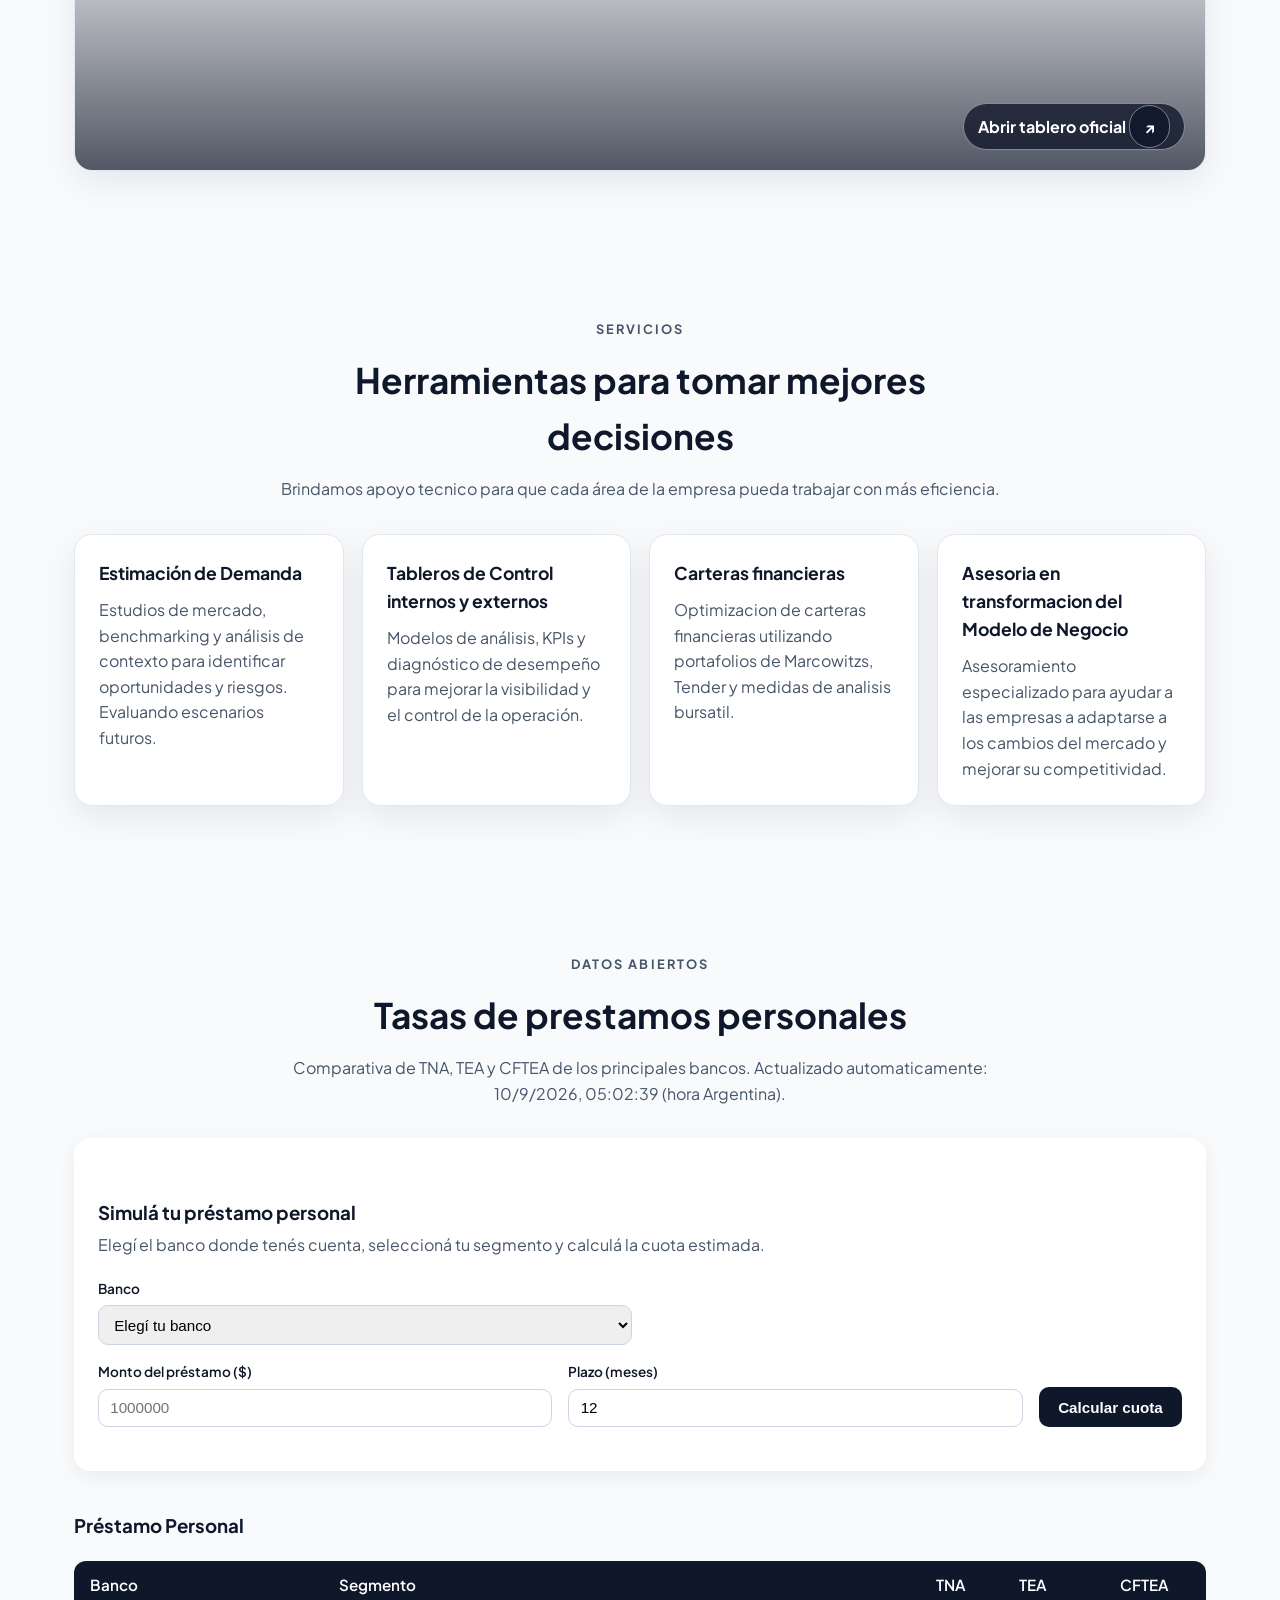
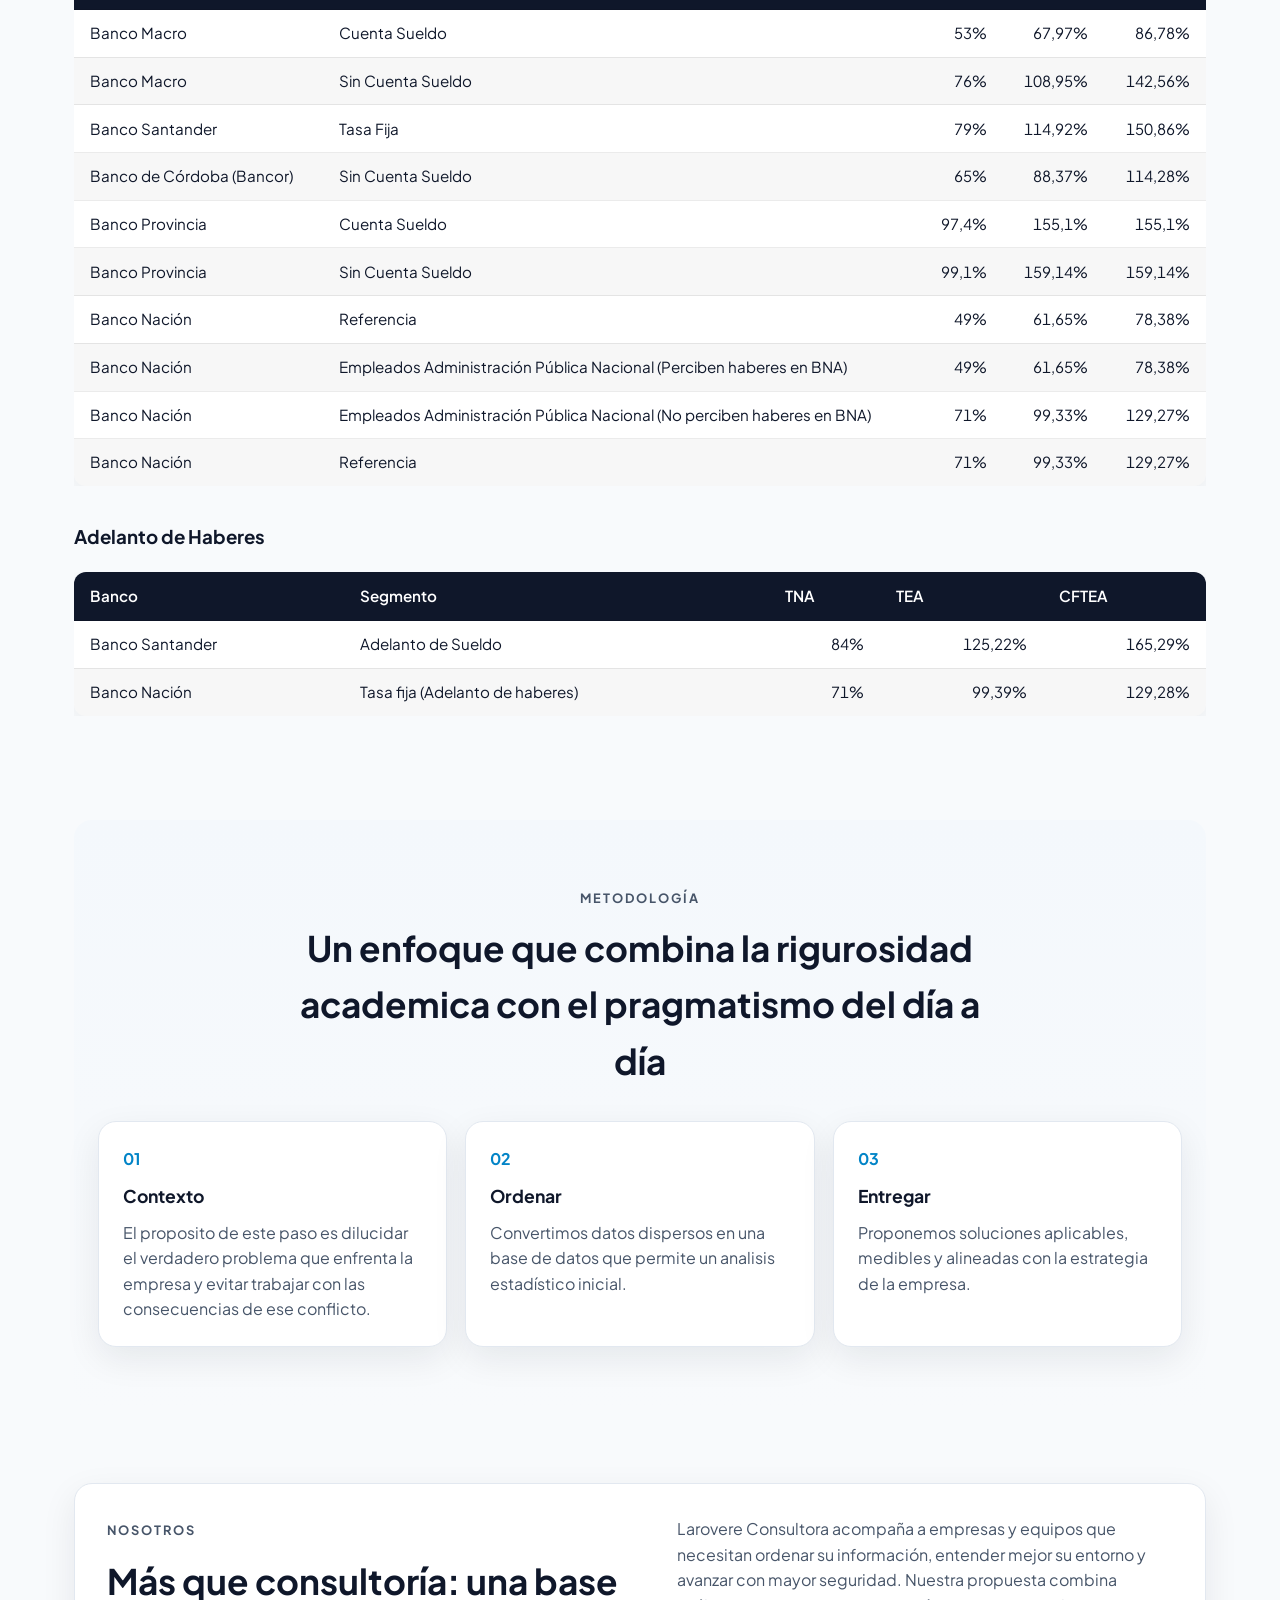
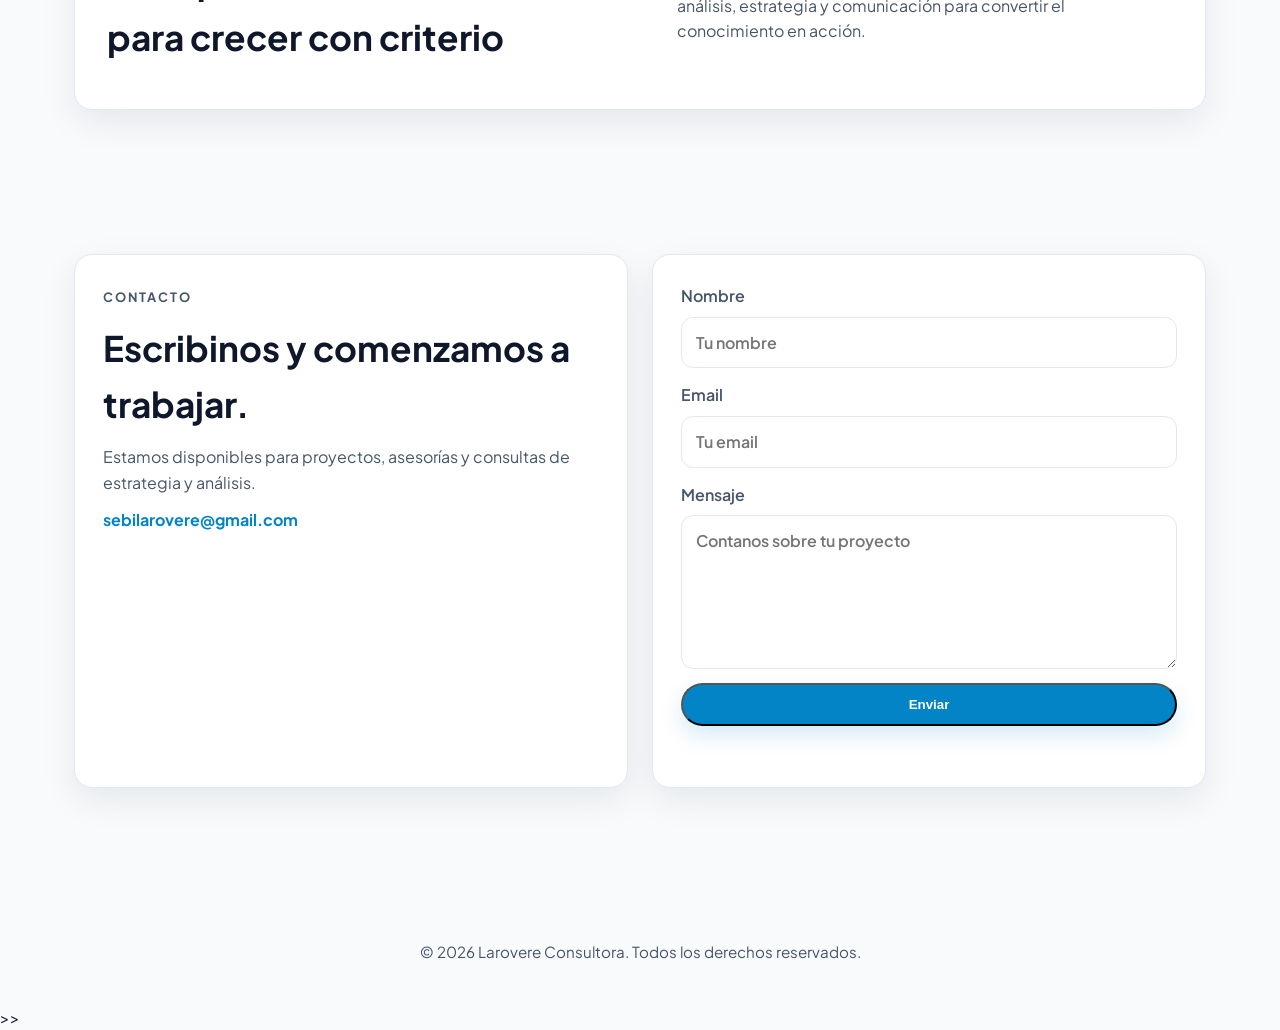
==== commit 8d8be85c: "chore: actualizar tasas de interes 2026-09-10T08:02:39.505Z" ====
--- a/index.html
+++ b/index.html
@@ -92,7 +92,7 @@
             </div>
         </section>
 
-        <!-- TASAS:START --><style>#tasas .table-wrap{overflow-x:auto;margin:1.25rem 0 2rem;}#tasas table.tasas{width:100%;border-collapse:collapse;font-size:.95rem;background:#fff;border-radius:12px;overflow:hidden;box-shadow:0 6px 20px rgba(0,0,0,.06);}#tasas table.tasas thead th{background:#0f172a;color:#fff;text-align:left;padding:.75rem 1rem;font-weight:600;}#tasas table.tasas td{padding:.7rem 1rem;border-top:1px solid rgba(0,0,0,.08);}#tasas table.tasas tbody tr:nth-child(even){background:rgba(0,0,0,.03);}#tasas table.tasas td.num{text-align:right;font-variant-numeric:tabular-nums;white-space:nowrap;}#tasas .tabla-titulo{margin-top:2.25rem;}#tasas .simulador{background:#fff;border-radius:16px;padding:1.5rem;margin:1.25rem 0 2.5rem;box-shadow:0 6px 20px rgba(0,0,0,.06);}#tasas .sim-intro{color:#475569;margin:.25rem 0 1.25rem;}#tasas .sim-form{display:flex;flex-direction:column;gap:1rem;}#tasas .sim-row-fields{display:grid;gap:1rem;align-items:end;}#tasas .sim-row-top{grid-template-columns:repeat(2,minmax(0,1fr));}#tasas .sim-row-bottom{grid-template-columns:repeat(2,minmax(0,1fr)) auto;}@media (max-width:640px){#tasas .sim-row-top,#tasas .sim-row-bottom{grid-template-columns:1fr;}}#tasas .sim-field{display:flex;flex-direction:column;gap:.35rem;font-size:.85rem;font-weight:600;color:#0f172a;min-width:0;}#tasas .sim-field select,#tasas .sim-field input{padding:.6rem .7rem;border:1px solid #cbd5e1;border-radius:10px;font-size:.95rem;font-weight:400;width:100%;box-sizing:border-box;}#tasas .sim-btn{padding:.7rem 1.2rem;background:#0f172a;color:#fff;border:0;border-radius:10px;font-size:.95rem;font-weight:600;cursor:pointer;white-space:nowrap;}#tasas .sim-btn:hover{background:#1e293b;}#tasas .sim-result{margin-top:1.25rem;}#tasas .sim-card{border:1px solid rgba(0,0,0,.08);border-radius:12px;padding:1rem 1.25rem;}#tasas .sim-row{display:flex;justify-content:space-between;gap:1rem;padding:.5rem 0;border-top:1px solid rgba(0,0,0,.06);}#tasas .sim-row:first-child{border-top:0;}#tasas .sim-row.sim-hl{font-size:1.15rem;}#tasas .sim-row.sim-hl b{color:#0f172a;}#tasas .sim-note{margin:.75rem 0 0;font-size:.8rem;color:#64748b;}#tasas .sim-warn{color:#b45309;font-size:.9rem;margin:.5rem 0 0;}</style><section class="section" id="tasas"><div class="section-heading"><p class="eyebrow">Datos abiertos</p><h2>Tasas de prestamos personales</h2><p>Comparativa de TNA, TEA y CFTEA de los principales bancos. Actualizado automaticamente: 9/9/2026, 05:02:14 (hora Argentina).</p></div><div class="simulador" id="simulador"><h3 class="tabla-titulo">Simulá tu préstamo personal</h3><p class="sim-intro">Elegí el banco donde tenés cuenta, seleccioná tu segmento y calculá la cuota estimada.</p><div class="sim-form"><div class="sim-row-fields sim-row-top"><label class="sim-field">Banco<select id="sim-bank"><option value="">Elegí tu banco</option></select></label><label class="sim-field" id="sim-seg-wrap" style="display:none">Segmento / tasa<select id="sim-seg"></select></label></div><div class="sim-row-fields sim-row-bottom"><label class="sim-field">Monto del préstamo ($)<input id="sim-amount" type="number" min="0" step="10000" placeholder="1000000"></label><label class="sim-field">Plazo (meses)<input id="sim-term" type="number" min="1" max="120" value="12"></label><button id="sim-calc" type="button" class="sim-btn">Calcular cuota</button></div></div><div id="sim-result" class="sim-result"></div></div><script>window.__TASAS_SIM__={"Banco Macro":[{"segment":"Cuenta Sueldo","tna":53,"tea":67.97,"cft_tea":87.34},{"segment":"Sin Cuenta Sueldo","tna":76,"tea":108.95,"cft_tea":143.57}],"Banco Galicia":[{"segment":"Plan premium (Mínima)","tna":39,"tea":46.78,"cft_tea":58.86},{"segment":"Plan premium (Máxima)","tna":79,"tea":114.92,"cft_tea":150.86},{"segment":"Plan intermedio (Mínima)","tna":57,"tea":74.69,"cft_tea":95.77},{"segment":"Plan intermedio (Máxima)","tna":99,"tea":158.9,"cft_tea":213.24},{"segment":"Plan básico (Mínima)","tna":87,"tea":132.05,"cft_tea":174.91},{"segment":"Plan básico (Máxima)","tna":142,"tea":282.7,"cft_tea":398.19}],"Banco Santander":[{"segment":"Tasa Fija","tna":79,"tea":114.92,"cft_tea":150.86}],"Banco de Córdoba (Bancor)":[{"segment":"Sin Cuenta Sueldo","tna":55,"tea":71.25,"cft_tea":91.16}],"Banco Provincia":[{"segment":"Cuenta Sueldo","tna":97.4,"tea":155.1,"cft_tea":155.1},{"segment":"Sin Cuenta Sueldo","tna":99.1,"tea":159.14,"cft_tea":159.14}],"Banco Nación":[{"segment":"Referencia","tna":56,"tea":72.86,"cft_tea":93.32},{"segment":"Admin. Pública Nacional (Cobran en BNA)","tna":64,"tea":86.55,"cft_tea":111.79},{"segment":"Admin. Pública Nacional (No cobran en BNA)","tna":72,"tea":101.22,"cft_tea":131.87},{"segment":"Usuarios con paquete de servicios 'Cuenta Nación'","tna":74,"tea":105.05,"cft_tea":171.76},{"segment":"Usuarios sin paquete de servicios 'Cuenta Nación'","tna":91,"tea":140.4,"cft_tea":186.76}]};</script><script>(function(){var DATA=window.__TASAS_SIM__||{};var bankSel=document.getElementById("sim-bank");var segWrap=document.getElementById("sim-seg-wrap");var segSel=document.getElementById("sim-seg");var amount=document.getElementById("sim-amount");var term=document.getElementById("sim-term");var out=document.getElementById("sim-result");if(!bankSel)return;function money(n){if(!isFinite(n))return "-";return n.toLocaleString("es-AR",{style:"currency",currency:"ARS",maximumFractionDigits:0});}function pct(v){return String(v).replace(".",",")+"%";}function curSeg(){var b=bankSel.value;if(!b||!DATA[b])return null;var i=parseInt(segSel.value,10);if(isNaN(i))return null;return DATA[b][i]||null;}function fillSegs(){segSel.innerHTML="";var b=bankSel.value;var arr=DATA[b]||[];for(var i=0;i<arr.length;i++){var o=document.createElement("option");o.value=String(i);var t=arr[i].tna!=null?(" — TNA "+pct(arr[i].tna)):(arr[i].tea!=null?(" — TEA "+pct(arr[i].tea)):"");o.textContent=arr[i].segment+t;segSel.appendChild(o);}segWrap.style.display=arr.length?"block":"none";}function calc(){var seg=curSeg();var P=parseFloat(amount.value);var n=parseInt(term.value,10);if(!seg){out.innerHTML="<p class='sim-warn'>Elegí un banco y un segmento.</p>";return;}if(!(P>0)||!(n>0)){out.innerHTML="<p class='sim-warn'>Ingresá un monto y un plazo válidos.</p>";return;}var i;var base;if(seg.tna!=null){i=(seg.tna/100)/12;base="TNA";}else if(seg.tea!=null){i=Math.pow(1+seg.tea/100,1/12)-1;base="TEA";}else{out.innerHTML="<p class='sim-warn'>Este segmento no tiene tasa disponible.</p>";return;}var cuota=i===0?P/n:P*i/(1-Math.pow(1+i,-n));var total=cuota*n;var costo=total-P;var cft=seg.cft_tea!=null?("<div class='sim-row'><span>CFTEA informado</span><b>"+pct(seg.cft_tea)+"</b></div>"):"";out.innerHTML="<div class='sim-card'>"+"<div class='sim-row sim-hl'><span>Cuota mensual estimada</span><b>"+money(cuota)+"</b></div>"+"<div class='sim-row'><span>Cantidad de cuotas</span><b>"+n+"</b></div>"+"<div class='sim-row'><span>Total a pagar</span><b>"+money(total)+"</b></div>"+"<div class='sim-row'><span>Costo financiero (intereses)</span><b>"+money(costo)+"</b></div>"+cft+"<p class='sim-note'>Cálculo estimado por sistema francés usando la "+base+". No incluye seguros, IVA ni gastos administrativos: es orientativo.</p>"+"</div>";}for(var b in DATA){if(DATA.hasOwnProperty(b)){var o=document.createElement("option");o.value=b;o.textContent=b;bankSel.appendChild(o);}}bankSel.addEventListener("change",function(){fillSegs();out.innerHTML="";});segSel.addEventListener("change",function(){out.innerHTML="";});document.getElementById("sim-calc").addEventListener("click",calc);fillSegs();})();</script><h3 class="tabla-titulo">Préstamo Personal</h3><div class="table-wrap"><table class="tasas"><thead><tr><th>Banco</th><th>Segmento</th><th>TNA</th><th>TEA</th><th>CFTEA</th></tr></thead><tbody><tr><td>Banco Macro</td><td>Cuenta Sueldo</td><td class="num">53%</td><td class="num">67,97%</td><td class="num">87,34%</td></tr><tr><td>Banco Macro</td><td>Sin Cuenta Sueldo</td><td class="num">76%</td><td class="num">108,95%</td><td class="num">143,57%</td></tr><tr><td>Banco Galicia</td><td>Plan premium (Mínima)</td><td class="num">39%</td><td class="num">46,78%</td><td class="num">58,86%</td></tr><tr><td>Banco Galicia</td><td>Plan premium (Máxima)</td><td class="num">79%</td><td class="num">114,92%</td><td class="num">150,86%</td></tr><tr><td>Banco Galicia</td><td>Plan intermedio (Mínima)</td><td class="num">57%</td><td class="num">74,69%</td><td class="num">95,77%</td></tr><tr><td>Banco Galicia</td><td>Plan intermedio (Máxima)</td><td class="num">99%</td><td class="num">158,9%</td><td class="num">213,24%</td></tr><tr><td>Banco Galicia</td><td>Plan básico (Mínima)</td><td class="num">87%</td><td class="num">132,05%</td><td class="num">174,91%</td></tr><tr><td>Banco Galicia</td><td>Plan básico (Máxima)</td><td class="num">142%</td><td class="num">282,7%</td><td class="num">398,19%</td></tr><tr><td>Banco Santander</td><td>Tasa Fija</td><td class="num">79%</td><td class="num">114,92%</td><td class="num">150,86%</td></tr><tr><td>Banco de Córdoba (Bancor)</td><td>Sin Cuenta Sueldo</td><td class="num">55%</td><td class="num">71,25%</td><td class="num">91,16%</td></tr><tr><td>Banco Provincia</td><td>Cuenta Sueldo</td><td class="num">97,4%</td><td class="num">155,1%</td><td class="num">155,1%</td></tr><tr><td>Banco Provincia</td><td>Sin Cuenta Sueldo</td><td class="num">99,1%</td><td class="num">159,14%</td><td class="num">159,14%</td></tr><tr><td>Banco Nación</td><td>Referencia</td><td class="num">56%</td><td class="num">72,86%</td><td class="num">93,32%</td></tr><tr><td>Banco Nación</td><td>Admin. Pública Nacional (Cobran en BNA)</td><td class="num">64%</td><td class="num">86,55%</td><td class="num">111,79%</td></tr><tr><td>Banco Nación</td><td>Admin. Pública Nacional (No cobran en BNA)</td><td class="num">72%</td><td class="num">101,22%</td><td class="num">131,87%</td></tr><tr><td>Banco Nación</td><td>Usuarios con paquete de servicios 'Cuenta Nación'</td><td class="num">74%</td><td class="num">105,05%</td><td class="num">171,76%</td></tr><tr><td>Banco Nación</td><td>Usuarios sin paquete de servicios 'Cuenta Nación'</td><td class="num">91%</td><td class="num">140,4%</td><td class="num">186,76%</td></tr></tbody></table></div><h3 class="tabla-titulo">Adelanto de Haberes</h3><div class="table-wrap"><table class="tasas"><thead><tr><th>Banco</th><th>Segmento</th><th>TNA</th><th>TEA</th><th>CFTEA</th></tr></thead><tbody><tr><td>Banco Santander</td><td>Adelanto de Sueldo</td><td class="num">84%</td><td class="num">125,22%</td><td class="num">165,29%</td></tr><tr><td>Banco Nación</td><td>Tasa fija</td><td class="num">91%</td><td class="num">140,51%</td><td class="num">189,76%</td></tr></tbody></table></div></section><!-- TASAS:END --><section class="section section-alt" id="metodologia">
+        <!-- TASAS:START --><style>#tasas .table-wrap{overflow-x:auto;margin:1.25rem 0 2rem;}#tasas table.tasas{width:100%;border-collapse:collapse;font-size:.95rem;background:#fff;border-radius:12px;overflow:hidden;box-shadow:0 6px 20px rgba(0,0,0,.06);}#tasas table.tasas thead th{background:#0f172a;color:#fff;text-align:left;padding:.75rem 1rem;font-weight:600;}#tasas table.tasas td{padding:.7rem 1rem;border-top:1px solid rgba(0,0,0,.08);}#tasas table.tasas tbody tr:nth-child(even){background:rgba(0,0,0,.03);}#tasas table.tasas td.num{text-align:right;font-variant-numeric:tabular-nums;white-space:nowrap;}#tasas .tabla-titulo{margin-top:2.25rem;}#tasas .simulador{background:#fff;border-radius:16px;padding:1.5rem;margin:1.25rem 0 2.5rem;box-shadow:0 6px 20px rgba(0,0,0,.06);}#tasas .sim-intro{color:#475569;margin:.25rem 0 1.25rem;}#tasas .sim-form{display:flex;flex-direction:column;gap:1rem;}#tasas .sim-row-fields{display:grid;gap:1rem;align-items:end;}#tasas .sim-row-top{grid-template-columns:repeat(2,minmax(0,1fr));}#tasas .sim-row-bottom{grid-template-columns:repeat(2,minmax(0,1fr)) auto;}@media (max-width:640px){#tasas .sim-row-top,#tasas .sim-row-bottom{grid-template-columns:1fr;}}#tasas .sim-field{display:flex;flex-direction:column;gap:.35rem;font-size:.85rem;font-weight:600;color:#0f172a;min-width:0;}#tasas .sim-field select,#tasas .sim-field input{padding:.6rem .7rem;border:1px solid #cbd5e1;border-radius:10px;font-size:.95rem;font-weight:400;width:100%;box-sizing:border-box;}#tasas .sim-btn{padding:.7rem 1.2rem;background:#0f172a;color:#fff;border:0;border-radius:10px;font-size:.95rem;font-weight:600;cursor:pointer;white-space:nowrap;}#tasas .sim-btn:hover{background:#1e293b;}#tasas .sim-result{margin-top:1.25rem;}#tasas .sim-card{border:1px solid rgba(0,0,0,.08);border-radius:12px;padding:1rem 1.25rem;}#tasas .sim-row{display:flex;justify-content:space-between;gap:1rem;padding:.5rem 0;border-top:1px solid rgba(0,0,0,.06);}#tasas .sim-row:first-child{border-top:0;}#tasas .sim-row.sim-hl{font-size:1.15rem;}#tasas .sim-row.sim-hl b{color:#0f172a;}#tasas .sim-note{margin:.75rem 0 0;font-size:.8rem;color:#64748b;}#tasas .sim-warn{color:#b45309;font-size:.9rem;margin:.5rem 0 0;}</style><section class="section" id="tasas"><div class="section-heading"><p class="eyebrow">Datos abiertos</p><h2>Tasas de prestamos personales</h2><p>Comparativa de TNA, TEA y CFTEA de los principales bancos. Actualizado automaticamente: 10/9/2026, 05:02:39 (hora Argentina).</p></div><div class="simulador" id="simulador"><h3 class="tabla-titulo">Simulá tu préstamo personal</h3><p class="sim-intro">Elegí el banco donde tenés cuenta, seleccioná tu segmento y calculá la cuota estimada.</p><div class="sim-form"><div class="sim-row-fields sim-row-top"><label class="sim-field">Banco<select id="sim-bank"><option value="">Elegí tu banco</option></select></label><label class="sim-field" id="sim-seg-wrap" style="display:none">Segmento / tasa<select id="sim-seg"></select></label></div><div class="sim-row-fields sim-row-bottom"><label class="sim-field">Monto del préstamo ($)<input id="sim-amount" type="number" min="0" step="10000" placeholder="1000000"></label><label class="sim-field">Plazo (meses)<input id="sim-term" type="number" min="1" max="120" value="12"></label><button id="sim-calc" type="button" class="sim-btn">Calcular cuota</button></div></div><div id="sim-result" class="sim-result"></div></div><script>window.__TASAS_SIM__={"Banco Macro":[{"segment":"Cuenta Sueldo","tna":53,"tea":67.97,"cft_tea":86.78},{"segment":"Sin Cuenta Sueldo","tna":76,"tea":108.95,"cft_tea":142.56}],"Banco Santander":[{"segment":"Tasa Fija","tna":79,"tea":114.92,"cft_tea":150.86}],"Banco de Córdoba (Bancor)":[{"segment":"Sin Cuenta Sueldo","tna":65,"tea":88.37,"cft_tea":114.28}],"Banco Provincia":[{"segment":"Cuenta Sueldo","tna":97.4,"tea":155.1,"cft_tea":155.1},{"segment":"Sin Cuenta Sueldo","tna":99.1,"tea":159.14,"cft_tea":159.14}],"Banco Nación":[{"segment":"Referencia","tna":49,"tea":61.65,"cft_tea":78.38},{"segment":"Empleados Administración Pública Nacional (Perciben haberes en BNA)","tna":49,"tea":61.65,"cft_tea":78.38},{"segment":"Empleados Administración Pública Nacional (No perciben haberes en BNA)","tna":71,"tea":99.33,"cft_tea":129.27},{"segment":"Referencia","tna":71,"tea":99.33,"cft_tea":129.27}]};</script><script>(function(){var DATA=window.__TASAS_SIM__||{};var bankSel=document.getElementById("sim-bank");var segWrap=document.getElementById("sim-seg-wrap");var segSel=document.getElementById("sim-seg");var amount=document.getElementById("sim-amount");var term=document.getElementById("sim-term");var out=document.getElementById("sim-result");if(!bankSel)return;function money(n){if(!isFinite(n))return "-";return n.toLocaleString("es-AR",{style:"currency",currency:"ARS",maximumFractionDigits:0});}function pct(v){return String(v).replace(".",",")+"%";}function curSeg(){var b=bankSel.value;if(!b||!DATA[b])return null;var i=parseInt(segSel.value,10);if(isNaN(i))return null;return DATA[b][i]||null;}function fillSegs(){segSel.innerHTML="";var b=bankSel.value;var arr=DATA[b]||[];for(var i=0;i<arr.length;i++){var o=document.createElement("option");o.value=String(i);var t=arr[i].tna!=null?(" — TNA "+pct(arr[i].tna)):(arr[i].tea!=null?(" — TEA "+pct(arr[i].tea)):"");o.textContent=arr[i].segment+t;segSel.appendChild(o);}segWrap.style.display=arr.length?"block":"none";}function calc(){var seg=curSeg();var P=parseFloat(amount.value);var n=parseInt(term.value,10);if(!seg){out.innerHTML="<p class='sim-warn'>Elegí un banco y un segmento.</p>";return;}if(!(P>0)||!(n>0)){out.innerHTML="<p class='sim-warn'>Ingresá un monto y un plazo válidos.</p>";return;}var i;var base;if(seg.tna!=null){i=(seg.tna/100)/12;base="TNA";}else if(seg.tea!=null){i=Math.pow(1+seg.tea/100,1/12)-1;base="TEA";}else{out.innerHTML="<p class='sim-warn'>Este segmento no tiene tasa disponible.</p>";return;}var cuota=i===0?P/n:P*i/(1-Math.pow(1+i,-n));var total=cuota*n;var costo=total-P;var cft=seg.cft_tea!=null?("<div class='sim-row'><span>CFTEA informado</span><b>"+pct(seg.cft_tea)+"</b></div>"):"";out.innerHTML="<div class='sim-card'>"+"<div class='sim-row sim-hl'><span>Cuota mensual estimada</span><b>"+money(cuota)+"</b></div>"+"<div class='sim-row'><span>Cantidad de cuotas</span><b>"+n+"</b></div>"+"<div class='sim-row'><span>Total a pagar</span><b>"+money(total)+"</b></div>"+"<div class='sim-row'><span>Costo financiero (intereses)</span><b>"+money(costo)+"</b></div>"+cft+"<p class='sim-note'>Cálculo estimado por sistema francés usando la "+base+". No incluye seguros, IVA ni gastos administrativos: es orientativo.</p>"+"</div>";}for(var b in DATA){if(DATA.hasOwnProperty(b)){var o=document.createElement("option");o.value=b;o.textContent=b;bankSel.appendChild(o);}}bankSel.addEventListener("change",function(){fillSegs();out.innerHTML="";});segSel.addEventListener("change",function(){out.innerHTML="";});document.getElementById("sim-calc").addEventListener("click",calc);fillSegs();})();</script><h3 class="tabla-titulo">Préstamo Personal</h3><div class="table-wrap"><table class="tasas"><thead><tr><th>Banco</th><th>Segmento</th><th>TNA</th><th>TEA</th><th>CFTEA</th></tr></thead><tbody><tr><td>Banco Macro</td><td>Cuenta Sueldo</td><td class="num">53%</td><td class="num">67,97%</td><td class="num">86,78%</td></tr><tr><td>Banco Macro</td><td>Sin Cuenta Sueldo</td><td class="num">76%</td><td class="num">108,95%</td><td class="num">142,56%</td></tr><tr><td>Banco Santander</td><td>Tasa Fija</td><td class="num">79%</td><td class="num">114,92%</td><td class="num">150,86%</td></tr><tr><td>Banco de Córdoba (Bancor)</td><td>Sin Cuenta Sueldo</td><td class="num">65%</td><td class="num">88,37%</td><td class="num">114,28%</td></tr><tr><td>Banco Provincia</td><td>Cuenta Sueldo</td><td class="num">97,4%</td><td class="num">155,1%</td><td class="num">155,1%</td></tr><tr><td>Banco Provincia</td><td>Sin Cuenta Sueldo</td><td class="num">99,1%</td><td class="num">159,14%</td><td class="num">159,14%</td></tr><tr><td>Banco Nación</td><td>Referencia</td><td class="num">49%</td><td class="num">61,65%</td><td class="num">78,38%</td></tr><tr><td>Banco Nación</td><td>Empleados Administración Pública Nacional (Perciben haberes en BNA)</td><td class="num">49%</td><td class="num">61,65%</td><td class="num">78,38%</td></tr><tr><td>Banco Nación</td><td>Empleados Administración Pública Nacional (No perciben haberes en BNA)</td><td class="num">71%</td><td class="num">99,33%</td><td class="num">129,27%</td></tr><tr><td>Banco Nación</td><td>Referencia</td><td class="num">71%</td><td class="num">99,33%</td><td class="num">129,27%</td></tr></tbody></table></div><h3 class="tabla-titulo">Adelanto de Haberes</h3><div class="table-wrap"><table class="tasas"><thead><tr><th>Banco</th><th>Segmento</th><th>TNA</th><th>TEA</th><th>CFTEA</th></tr></thead><tbody><tr><td>Banco Santander</td><td>Adelanto de Sueldo</td><td class="num">84%</td><td class="num">125,22%</td><td class="num">165,29%</td></tr><tr><td>Banco Nación</td><td>Tasa fija (Adelanto de haberes)</td><td class="num">71%</td><td class="num">99,39%</td><td class="num">129,28%</td></tr></tbody></table></div></section><!-- TASAS:END --><section class="section section-alt" id="metodologia">
             <div class="section-heading">
                 <p class="eyebrow">Metodología</p>
                 <h2>Un enfoque que combina la rigurosidad academica con el pragmatismo del día a día</h2>
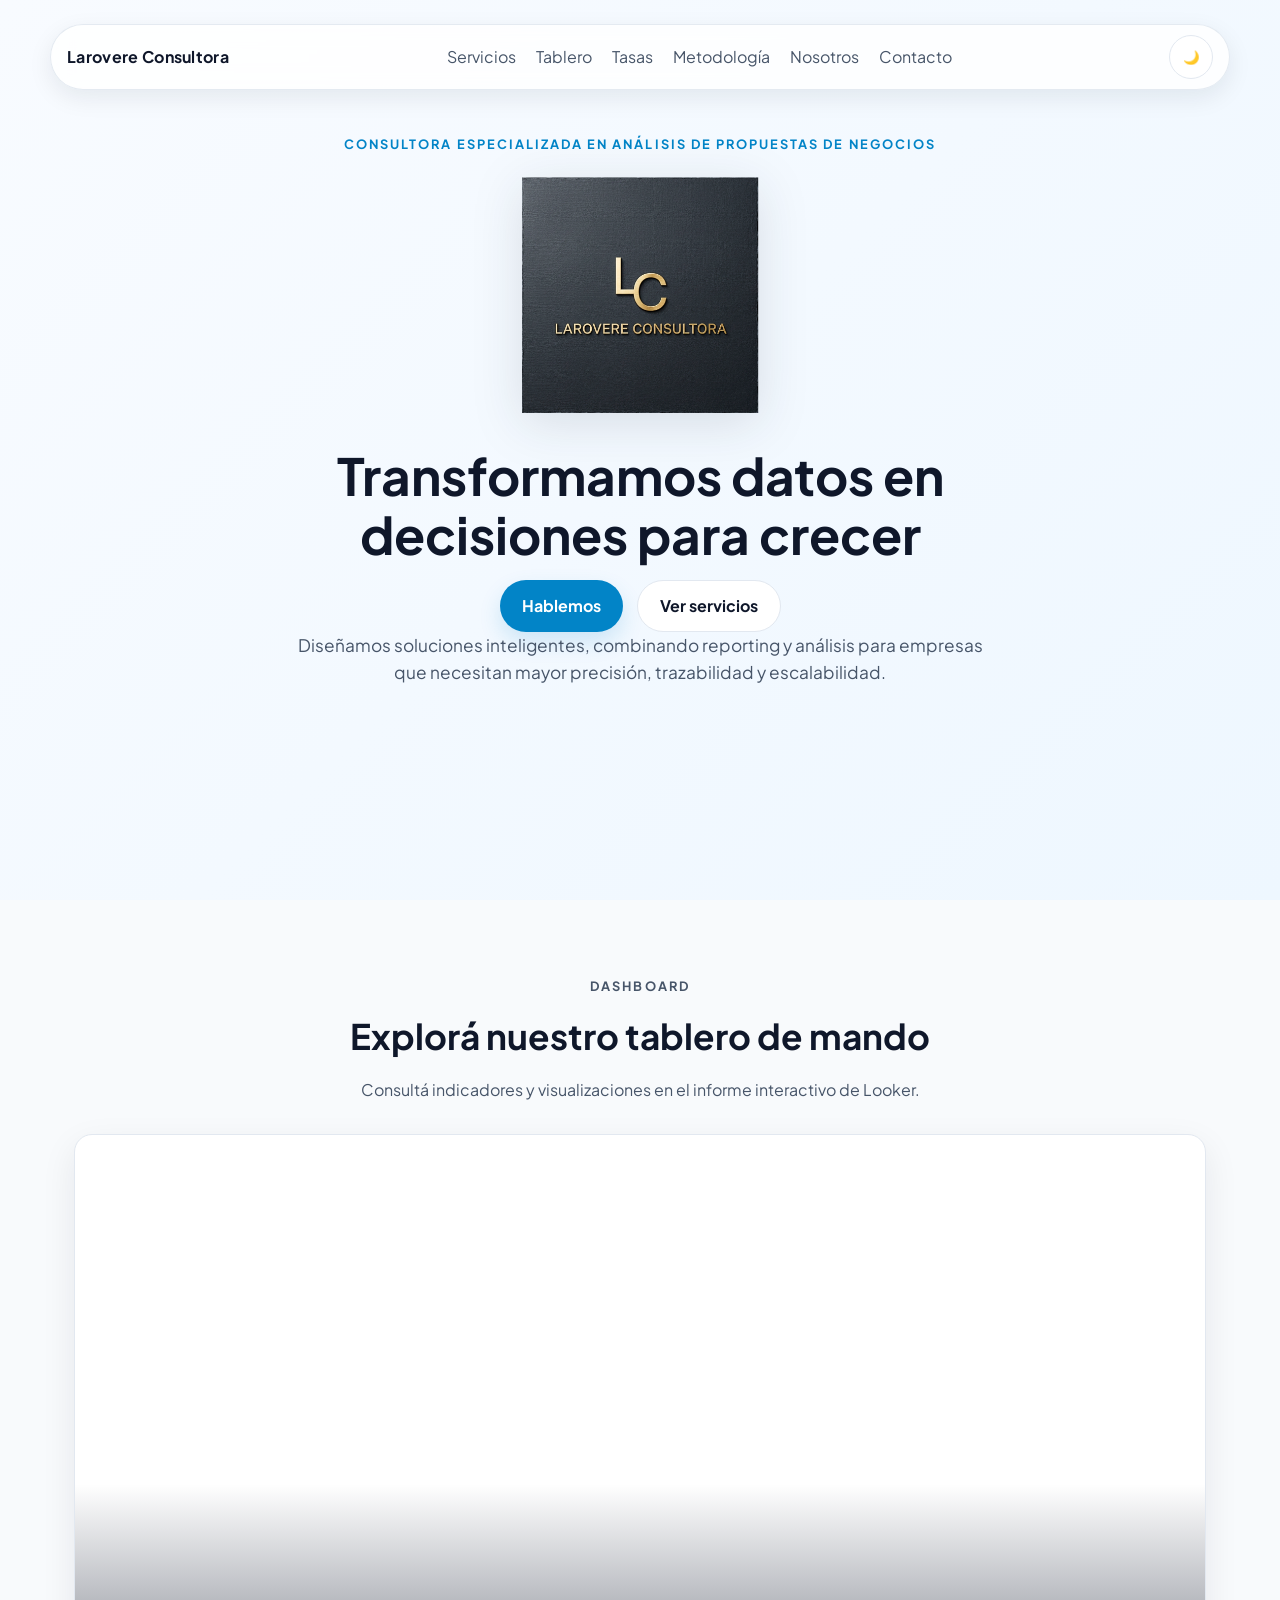
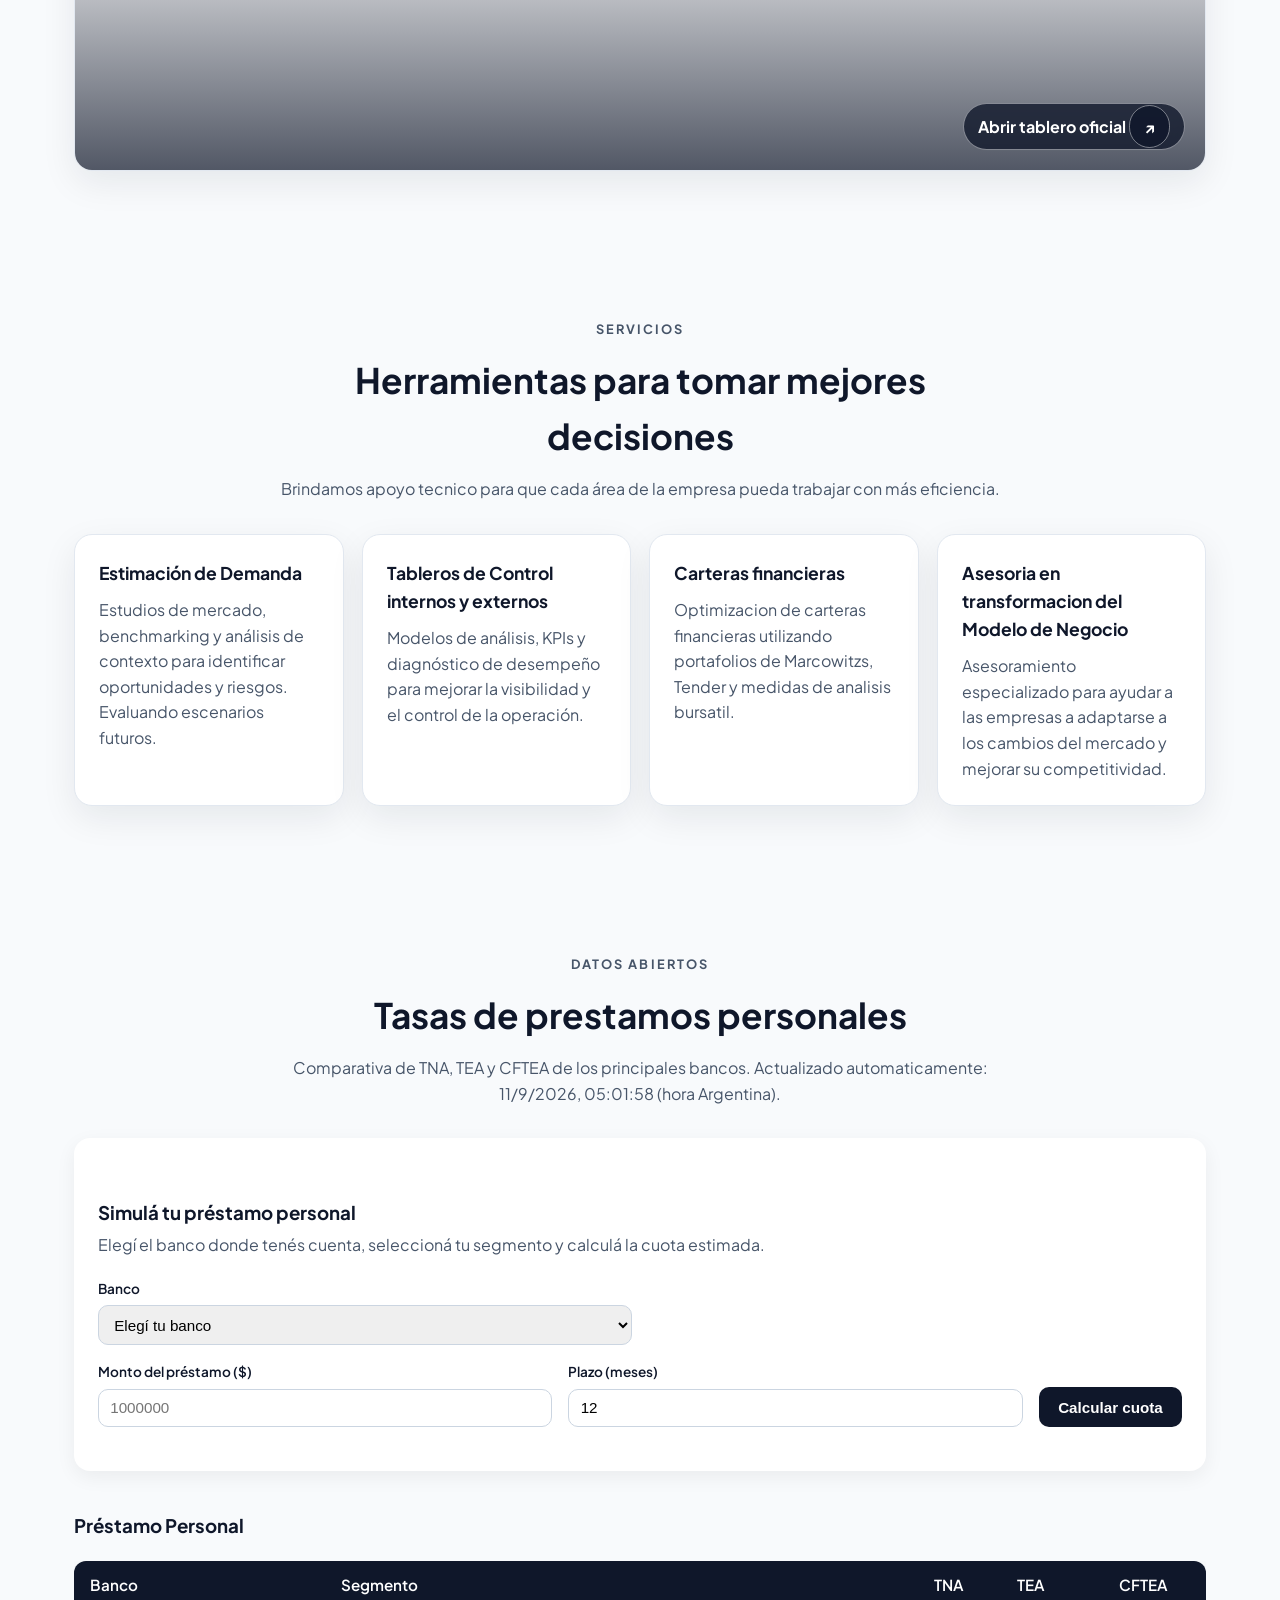
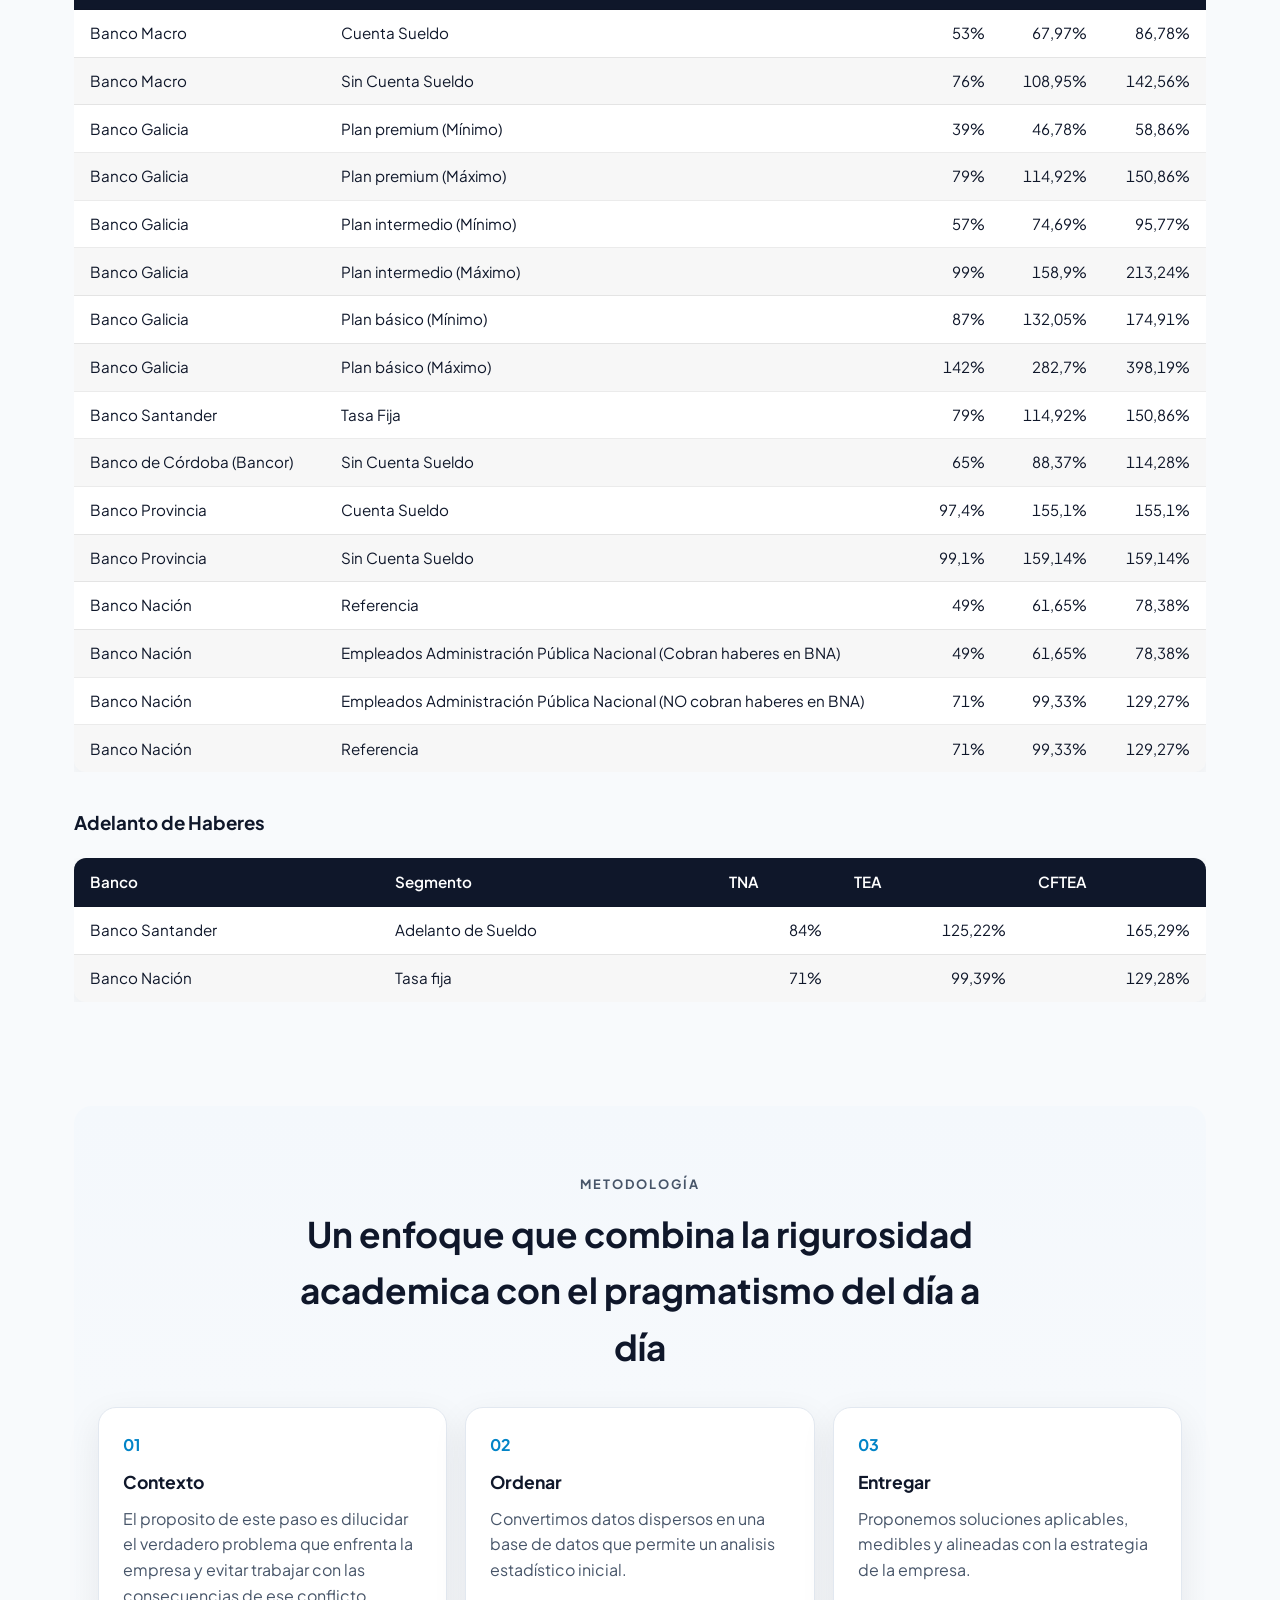
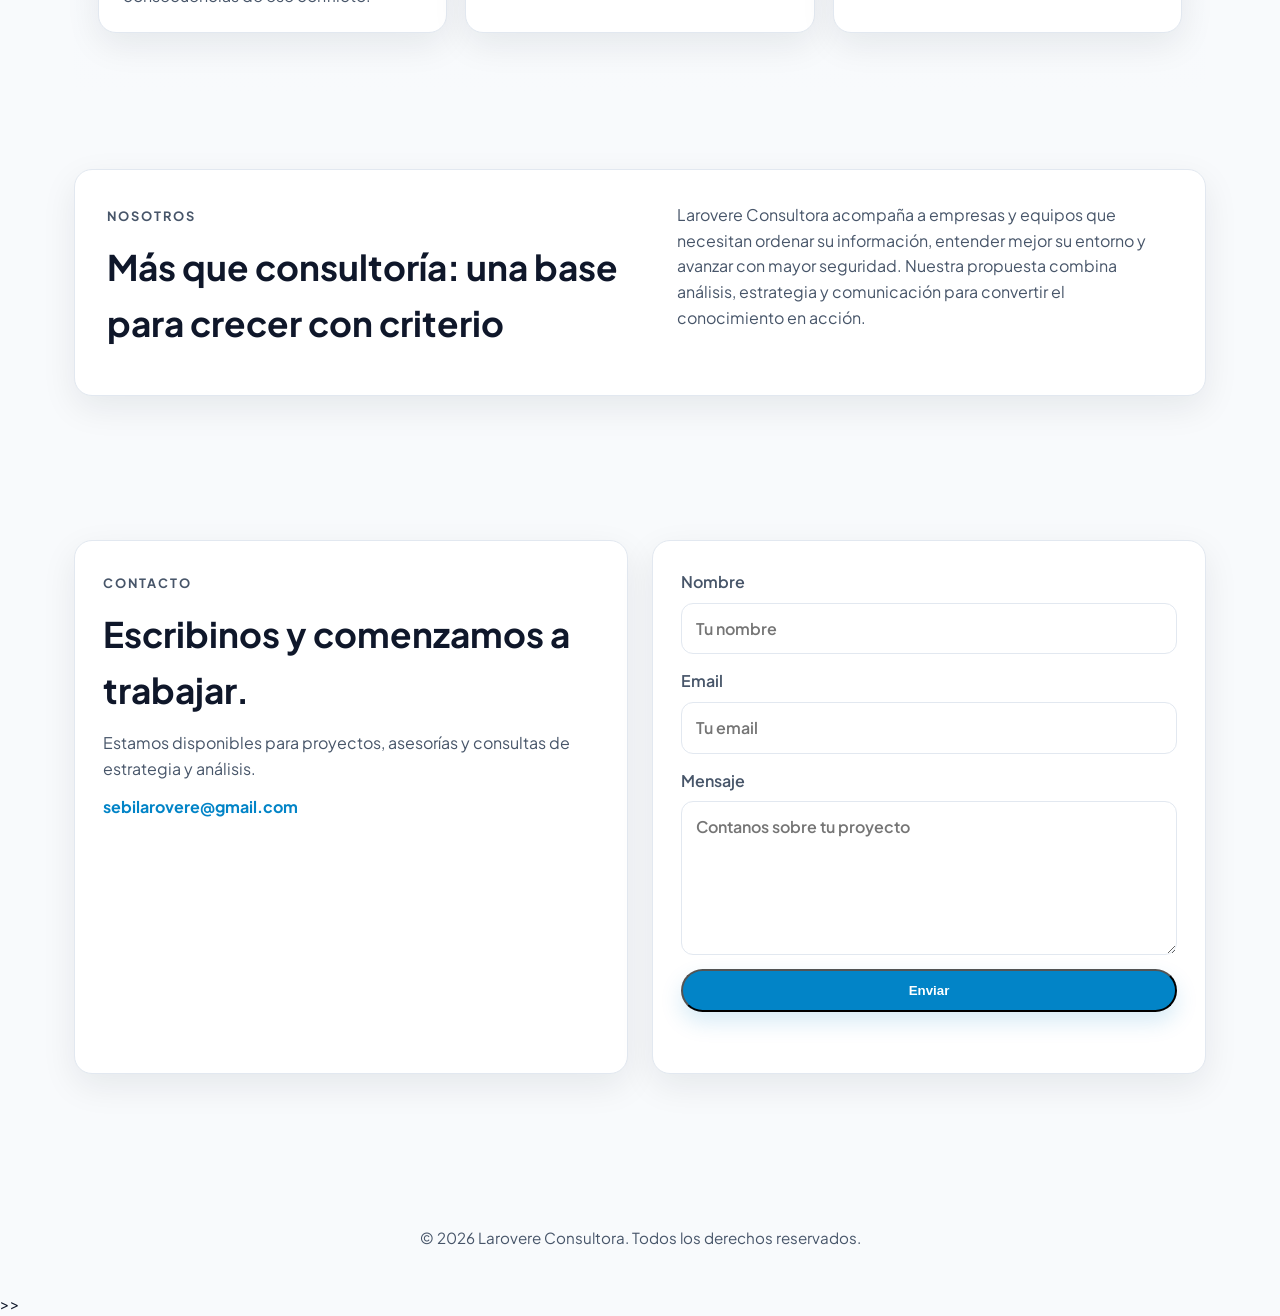
==== commit 15b8c507: "chore: actualizar tasas de interes 2026-09-11T08:01:58.723Z" ====
--- a/index.html
+++ b/index.html
@@ -92,7 +92,7 @@
             </div>
         </section>
 
-        <!-- TASAS:START --><style>#tasas .table-wrap{overflow-x:auto;margin:1.25rem 0 2rem;}#tasas table.tasas{width:100%;border-collapse:collapse;font-size:.95rem;background:#fff;border-radius:12px;overflow:hidden;box-shadow:0 6px 20px rgba(0,0,0,.06);}#tasas table.tasas thead th{background:#0f172a;color:#fff;text-align:left;padding:.75rem 1rem;font-weight:600;}#tasas table.tasas td{padding:.7rem 1rem;border-top:1px solid rgba(0,0,0,.08);}#tasas table.tasas tbody tr:nth-child(even){background:rgba(0,0,0,.03);}#tasas table.tasas td.num{text-align:right;font-variant-numeric:tabular-nums;white-space:nowrap;}#tasas .tabla-titulo{margin-top:2.25rem;}#tasas .simulador{background:#fff;border-radius:16px;padding:1.5rem;margin:1.25rem 0 2.5rem;box-shadow:0 6px 20px rgba(0,0,0,.06);}#tasas .sim-intro{color:#475569;margin:.25rem 0 1.25rem;}#tasas .sim-form{display:flex;flex-direction:column;gap:1rem;}#tasas .sim-row-fields{display:grid;gap:1rem;align-items:end;}#tasas .sim-row-top{grid-template-columns:repeat(2,minmax(0,1fr));}#tasas .sim-row-bottom{grid-template-columns:repeat(2,minmax(0,1fr)) auto;}@media (max-width:640px){#tasas .sim-row-top,#tasas .sim-row-bottom{grid-template-columns:1fr;}}#tasas .sim-field{display:flex;flex-direction:column;gap:.35rem;font-size:.85rem;font-weight:600;color:#0f172a;min-width:0;}#tasas .sim-field select,#tasas .sim-field input{padding:.6rem .7rem;border:1px solid #cbd5e1;border-radius:10px;font-size:.95rem;font-weight:400;width:100%;box-sizing:border-box;}#tasas .sim-btn{padding:.7rem 1.2rem;background:#0f172a;color:#fff;border:0;border-radius:10px;font-size:.95rem;font-weight:600;cursor:pointer;white-space:nowrap;}#tasas .sim-btn:hover{background:#1e293b;}#tasas .sim-result{margin-top:1.25rem;}#tasas .sim-card{border:1px solid rgba(0,0,0,.08);border-radius:12px;padding:1rem 1.25rem;}#tasas .sim-row{display:flex;justify-content:space-between;gap:1rem;padding:.5rem 0;border-top:1px solid rgba(0,0,0,.06);}#tasas .sim-row:first-child{border-top:0;}#tasas .sim-row.sim-hl{font-size:1.15rem;}#tasas .sim-row.sim-hl b{color:#0f172a;}#tasas .sim-note{margin:.75rem 0 0;font-size:.8rem;color:#64748b;}#tasas .sim-warn{color:#b45309;font-size:.9rem;margin:.5rem 0 0;}</style><section class="section" id="tasas"><div class="section-heading"><p class="eyebrow">Datos abiertos</p><h2>Tasas de prestamos personales</h2><p>Comparativa de TNA, TEA y CFTEA de los principales bancos. Actualizado automaticamente: 10/9/2026, 05:02:39 (hora Argentina).</p></div><div class="simulador" id="simulador"><h3 class="tabla-titulo">Simulá tu préstamo personal</h3><p class="sim-intro">Elegí el banco donde tenés cuenta, seleccioná tu segmento y calculá la cuota estimada.</p><div class="sim-form"><div class="sim-row-fields sim-row-top"><label class="sim-field">Banco<select id="sim-bank"><option value="">Elegí tu banco</option></select></label><label class="sim-field" id="sim-seg-wrap" style="display:none">Segmento / tasa<select id="sim-seg"></select></label></div><div class="sim-row-fields sim-row-bottom"><label class="sim-field">Monto del préstamo ($)<input id="sim-amount" type="number" min="0" step="10000" placeholder="1000000"></label><label class="sim-field">Plazo (meses)<input id="sim-term" type="number" min="1" max="120" value="12"></label><button id="sim-calc" type="button" class="sim-btn">Calcular cuota</button></div></div><div id="sim-result" class="sim-result"></div></div><script>window.__TASAS_SIM__={"Banco Macro":[{"segment":"Cuenta Sueldo","tna":53,"tea":67.97,"cft_tea":86.78},{"segment":"Sin Cuenta Sueldo","tna":76,"tea":108.95,"cft_tea":142.56}],"Banco Santander":[{"segment":"Tasa Fija","tna":79,"tea":114.92,"cft_tea":150.86}],"Banco de Córdoba (Bancor)":[{"segment":"Sin Cuenta Sueldo","tna":65,"tea":88.37,"cft_tea":114.28}],"Banco Provincia":[{"segment":"Cuenta Sueldo","tna":97.4,"tea":155.1,"cft_tea":155.1},{"segment":"Sin Cuenta Sueldo","tna":99.1,"tea":159.14,"cft_tea":159.14}],"Banco Nación":[{"segment":"Referencia","tna":49,"tea":61.65,"cft_tea":78.38},{"segment":"Empleados Administración Pública Nacional (Perciben haberes en BNA)","tna":49,"tea":61.65,"cft_tea":78.38},{"segment":"Empleados Administración Pública Nacional (No perciben haberes en BNA)","tna":71,"tea":99.33,"cft_tea":129.27},{"segment":"Referencia","tna":71,"tea":99.33,"cft_tea":129.27}]};</script><script>(function(){var DATA=window.__TASAS_SIM__||{};var bankSel=document.getElementById("sim-bank");var segWrap=document.getElementById("sim-seg-wrap");var segSel=document.getElementById("sim-seg");var amount=document.getElementById("sim-amount");var term=document.getElementById("sim-term");var out=document.getElementById("sim-result");if(!bankSel)return;function money(n){if(!isFinite(n))return "-";return n.toLocaleString("es-AR",{style:"currency",currency:"ARS",maximumFractionDigits:0});}function pct(v){return String(v).replace(".",",")+"%";}function curSeg(){var b=bankSel.value;if(!b||!DATA[b])return null;var i=parseInt(segSel.value,10);if(isNaN(i))return null;return DATA[b][i]||null;}function fillSegs(){segSel.innerHTML="";var b=bankSel.value;var arr=DATA[b]||[];for(var i=0;i<arr.length;i++){var o=document.createElement("option");o.value=String(i);var t=arr[i].tna!=null?(" — TNA "+pct(arr[i].tna)):(arr[i].tea!=null?(" — TEA "+pct(arr[i].tea)):"");o.textContent=arr[i].segment+t;segSel.appendChild(o);}segWrap.style.display=arr.length?"block":"none";}function calc(){var seg=curSeg();var P=parseFloat(amount.value);var n=parseInt(term.value,10);if(!seg){out.innerHTML="<p class='sim-warn'>Elegí un banco y un segmento.</p>";return;}if(!(P>0)||!(n>0)){out.innerHTML="<p class='sim-warn'>Ingresá un monto y un plazo válidos.</p>";return;}var i;var base;if(seg.tna!=null){i=(seg.tna/100)/12;base="TNA";}else if(seg.tea!=null){i=Math.pow(1+seg.tea/100,1/12)-1;base="TEA";}else{out.innerHTML="<p class='sim-warn'>Este segmento no tiene tasa disponible.</p>";return;}var cuota=i===0?P/n:P*i/(1-Math.pow(1+i,-n));var total=cuota*n;var costo=total-P;var cft=seg.cft_tea!=null?("<div class='sim-row'><span>CFTEA informado</span><b>"+pct(seg.cft_tea)+"</b></div>"):"";out.innerHTML="<div class='sim-card'>"+"<div class='sim-row sim-hl'><span>Cuota mensual estimada</span><b>"+money(cuota)+"</b></div>"+"<div class='sim-row'><span>Cantidad de cuotas</span><b>"+n+"</b></div>"+"<div class='sim-row'><span>Total a pagar</span><b>"+money(total)+"</b></div>"+"<div class='sim-row'><span>Costo financiero (intereses)</span><b>"+money(costo)+"</b></div>"+cft+"<p class='sim-note'>Cálculo estimado por sistema francés usando la "+base+". No incluye seguros, IVA ni gastos administrativos: es orientativo.</p>"+"</div>";}for(var b in DATA){if(DATA.hasOwnProperty(b)){var o=document.createElement("option");o.value=b;o.textContent=b;bankSel.appendChild(o);}}bankSel.addEventListener("change",function(){fillSegs();out.innerHTML="";});segSel.addEventListener("change",function(){out.innerHTML="";});document.getElementById("sim-calc").addEventListener("click",calc);fillSegs();})();</script><h3 class="tabla-titulo">Préstamo Personal</h3><div class="table-wrap"><table class="tasas"><thead><tr><th>Banco</th><th>Segmento</th><th>TNA</th><th>TEA</th><th>CFTEA</th></tr></thead><tbody><tr><td>Banco Macro</td><td>Cuenta Sueldo</td><td class="num">53%</td><td class="num">67,97%</td><td class="num">86,78%</td></tr><tr><td>Banco Macro</td><td>Sin Cuenta Sueldo</td><td class="num">76%</td><td class="num">108,95%</td><td class="num">142,56%</td></tr><tr><td>Banco Santander</td><td>Tasa Fija</td><td class="num">79%</td><td class="num">114,92%</td><td class="num">150,86%</td></tr><tr><td>Banco de Córdoba (Bancor)</td><td>Sin Cuenta Sueldo</td><td class="num">65%</td><td class="num">88,37%</td><td class="num">114,28%</td></tr><tr><td>Banco Provincia</td><td>Cuenta Sueldo</td><td class="num">97,4%</td><td class="num">155,1%</td><td class="num">155,1%</td></tr><tr><td>Banco Provincia</td><td>Sin Cuenta Sueldo</td><td class="num">99,1%</td><td class="num">159,14%</td><td class="num">159,14%</td></tr><tr><td>Banco Nación</td><td>Referencia</td><td class="num">49%</td><td class="num">61,65%</td><td class="num">78,38%</td></tr><tr><td>Banco Nación</td><td>Empleados Administración Pública Nacional (Perciben haberes en BNA)</td><td class="num">49%</td><td class="num">61,65%</td><td class="num">78,38%</td></tr><tr><td>Banco Nación</td><td>Empleados Administración Pública Nacional (No perciben haberes en BNA)</td><td class="num">71%</td><td class="num">99,33%</td><td class="num">129,27%</td></tr><tr><td>Banco Nación</td><td>Referencia</td><td class="num">71%</td><td class="num">99,33%</td><td class="num">129,27%</td></tr></tbody></table></div><h3 class="tabla-titulo">Adelanto de Haberes</h3><div class="table-wrap"><table class="tasas"><thead><tr><th>Banco</th><th>Segmento</th><th>TNA</th><th>TEA</th><th>CFTEA</th></tr></thead><tbody><tr><td>Banco Santander</td><td>Adelanto de Sueldo</td><td class="num">84%</td><td class="num">125,22%</td><td class="num">165,29%</td></tr><tr><td>Banco Nación</td><td>Tasa fija (Adelanto de haberes)</td><td class="num">71%</td><td class="num">99,39%</td><td class="num">129,28%</td></tr></tbody></table></div></section><!-- TASAS:END --><section class="section section-alt" id="metodologia">
+        <!-- TASAS:START --><style>#tasas .table-wrap{overflow-x:auto;margin:1.25rem 0 2rem;}#tasas table.tasas{width:100%;border-collapse:collapse;font-size:.95rem;background:#fff;border-radius:12px;overflow:hidden;box-shadow:0 6px 20px rgba(0,0,0,.06);}#tasas table.tasas thead th{background:#0f172a;color:#fff;text-align:left;padding:.75rem 1rem;font-weight:600;}#tasas table.tasas td{padding:.7rem 1rem;border-top:1px solid rgba(0,0,0,.08);}#tasas table.tasas tbody tr:nth-child(even){background:rgba(0,0,0,.03);}#tasas table.tasas td.num{text-align:right;font-variant-numeric:tabular-nums;white-space:nowrap;}#tasas .tabla-titulo{margin-top:2.25rem;}#tasas .simulador{background:#fff;border-radius:16px;padding:1.5rem;margin:1.25rem 0 2.5rem;box-shadow:0 6px 20px rgba(0,0,0,.06);}#tasas .sim-intro{color:#475569;margin:.25rem 0 1.25rem;}#tasas .sim-form{display:flex;flex-direction:column;gap:1rem;}#tasas .sim-row-fields{display:grid;gap:1rem;align-items:end;}#tasas .sim-row-top{grid-template-columns:repeat(2,minmax(0,1fr));}#tasas .sim-row-bottom{grid-template-columns:repeat(2,minmax(0,1fr)) auto;}@media (max-width:640px){#tasas .sim-row-top,#tasas .sim-row-bottom{grid-template-columns:1fr;}}#tasas .sim-field{display:flex;flex-direction:column;gap:.35rem;font-size:.85rem;font-weight:600;color:#0f172a;min-width:0;}#tasas .sim-field select,#tasas .sim-field input{padding:.6rem .7rem;border:1px solid #cbd5e1;border-radius:10px;font-size:.95rem;font-weight:400;width:100%;box-sizing:border-box;}#tasas .sim-btn{padding:.7rem 1.2rem;background:#0f172a;color:#fff;border:0;border-radius:10px;font-size:.95rem;font-weight:600;cursor:pointer;white-space:nowrap;}#tasas .sim-btn:hover{background:#1e293b;}#tasas .sim-result{margin-top:1.25rem;}#tasas .sim-card{border:1px solid rgba(0,0,0,.08);border-radius:12px;padding:1rem 1.25rem;}#tasas .sim-row{display:flex;justify-content:space-between;gap:1rem;padding:.5rem 0;border-top:1px solid rgba(0,0,0,.06);}#tasas .sim-row:first-child{border-top:0;}#tasas .sim-row.sim-hl{font-size:1.15rem;}#tasas .sim-row.sim-hl b{color:#0f172a;}#tasas .sim-note{margin:.75rem 0 0;font-size:.8rem;color:#64748b;}#tasas .sim-warn{color:#b45309;font-size:.9rem;margin:.5rem 0 0;}</style><section class="section" id="tasas"><div class="section-heading"><p class="eyebrow">Datos abiertos</p><h2>Tasas de prestamos personales</h2><p>Comparativa de TNA, TEA y CFTEA de los principales bancos. Actualizado automaticamente: 11/9/2026, 05:01:58 (hora Argentina).</p></div><div class="simulador" id="simulador"><h3 class="tabla-titulo">Simulá tu préstamo personal</h3><p class="sim-intro">Elegí el banco donde tenés cuenta, seleccioná tu segmento y calculá la cuota estimada.</p><div class="sim-form"><div class="sim-row-fields sim-row-top"><label class="sim-field">Banco<select id="sim-bank"><option value="">Elegí tu banco</option></select></label><label class="sim-field" id="sim-seg-wrap" style="display:none">Segmento / tasa<select id="sim-seg"></select></label></div><div class="sim-row-fields sim-row-bottom"><label class="sim-field">Monto del préstamo ($)<input id="sim-amount" type="number" min="0" step="10000" placeholder="1000000"></label><label class="sim-field">Plazo (meses)<input id="sim-term" type="number" min="1" max="120" value="12"></label><button id="sim-calc" type="button" class="sim-btn">Calcular cuota</button></div></div><div id="sim-result" class="sim-result"></div></div><script>window.__TASAS_SIM__={"Banco Macro":[{"segment":"Cuenta Sueldo","tna":53,"tea":67.97,"cft_tea":86.78},{"segment":"Sin Cuenta Sueldo","tna":76,"tea":108.95,"cft_tea":142.56}],"Banco Galicia":[{"segment":"Plan premium (Mínimo)","tna":39,"tea":46.78,"cft_tea":58.86},{"segment":"Plan premium (Máximo)","tna":79,"tea":114.92,"cft_tea":150.86},{"segment":"Plan intermedio (Mínimo)","tna":57,"tea":74.69,"cft_tea":95.77},{"segment":"Plan intermedio (Máximo)","tna":99,"tea":158.9,"cft_tea":213.24},{"segment":"Plan básico (Mínimo)","tna":87,"tea":132.05,"cft_tea":174.91},{"segment":"Plan básico (Máximo)","tna":142,"tea":282.7,"cft_tea":398.19}],"Banco Santander":[{"segment":"Tasa Fija","tna":79,"tea":114.92,"cft_tea":150.86}],"Banco de Córdoba (Bancor)":[{"segment":"Sin Cuenta Sueldo","tna":65,"tea":88.37,"cft_tea":114.28}],"Banco Provincia":[{"segment":"Cuenta Sueldo","tna":97.4,"tea":155.1,"cft_tea":155.1},{"segment":"Sin Cuenta Sueldo","tna":99.1,"tea":159.14,"cft_tea":159.14}],"Banco Nación":[{"segment":"Referencia","tna":49,"tea":61.65,"cft_tea":78.38},{"segment":"Empleados Administración Pública Nacional (Cobran haberes en BNA)","tna":49,"tea":61.65,"cft_tea":78.38},{"segment":"Empleados Administración Pública Nacional (NO cobran haberes en BNA)","tna":71,"tea":99.33,"cft_tea":129.27},{"segment":"Referencia","tna":71,"tea":99.33,"cft_tea":129.27}]};</script><script>(function(){var DATA=window.__TASAS_SIM__||{};var bankSel=document.getElementById("sim-bank");var segWrap=document.getElementById("sim-seg-wrap");var segSel=document.getElementById("sim-seg");var amount=document.getElementById("sim-amount");var term=document.getElementById("sim-term");var out=document.getElementById("sim-result");if(!bankSel)return;function money(n){if(!isFinite(n))return "-";return n.toLocaleString("es-AR",{style:"currency",currency:"ARS",maximumFractionDigits:0});}function pct(v){return String(v).replace(".",",")+"%";}function curSeg(){var b=bankSel.value;if(!b||!DATA[b])return null;var i=parseInt(segSel.value,10);if(isNaN(i))return null;return DATA[b][i]||null;}function fillSegs(){segSel.innerHTML="";var b=bankSel.value;var arr=DATA[b]||[];for(var i=0;i<arr.length;i++){var o=document.createElement("option");o.value=String(i);var t=arr[i].tna!=null?(" — TNA "+pct(arr[i].tna)):(arr[i].tea!=null?(" — TEA "+pct(arr[i].tea)):"");o.textContent=arr[i].segment+t;segSel.appendChild(o);}segWrap.style.display=arr.length?"block":"none";}function calc(){var seg=curSeg();var P=parseFloat(amount.value);var n=parseInt(term.value,10);if(!seg){out.innerHTML="<p class='sim-warn'>Elegí un banco y un segmento.</p>";return;}if(!(P>0)||!(n>0)){out.innerHTML="<p class='sim-warn'>Ingresá un monto y un plazo válidos.</p>";return;}var i;var base;if(seg.tna!=null){i=(seg.tna/100)/12;base="TNA";}else if(seg.tea!=null){i=Math.pow(1+seg.tea/100,1/12)-1;base="TEA";}else{out.innerHTML="<p class='sim-warn'>Este segmento no tiene tasa disponible.</p>";return;}var cuota=i===0?P/n:P*i/(1-Math.pow(1+i,-n));var total=cuota*n;var costo=total-P;var cft=seg.cft_tea!=null?("<div class='sim-row'><span>CFTEA informado</span><b>"+pct(seg.cft_tea)+"</b></div>"):"";out.innerHTML="<div class='sim-card'>"+"<div class='sim-row sim-hl'><span>Cuota mensual estimada</span><b>"+money(cuota)+"</b></div>"+"<div class='sim-row'><span>Cantidad de cuotas</span><b>"+n+"</b></div>"+"<div class='sim-row'><span>Total a pagar</span><b>"+money(total)+"</b></div>"+"<div class='sim-row'><span>Costo financiero (intereses)</span><b>"+money(costo)+"</b></div>"+cft+"<p class='sim-note'>Cálculo estimado por sistema francés usando la "+base+". No incluye seguros, IVA ni gastos administrativos: es orientativo.</p>"+"</div>";}for(var b in DATA){if(DATA.hasOwnProperty(b)){var o=document.createElement("option");o.value=b;o.textContent=b;bankSel.appendChild(o);}}bankSel.addEventListener("change",function(){fillSegs();out.innerHTML="";});segSel.addEventListener("change",function(){out.innerHTML="";});document.getElementById("sim-calc").addEventListener("click",calc);fillSegs();})();</script><h3 class="tabla-titulo">Préstamo Personal</h3><div class="table-wrap"><table class="tasas"><thead><tr><th>Banco</th><th>Segmento</th><th>TNA</th><th>TEA</th><th>CFTEA</th></tr></thead><tbody><tr><td>Banco Macro</td><td>Cuenta Sueldo</td><td class="num">53%</td><td class="num">67,97%</td><td class="num">86,78%</td></tr><tr><td>Banco Macro</td><td>Sin Cuenta Sueldo</td><td class="num">76%</td><td class="num">108,95%</td><td class="num">142,56%</td></tr><tr><td>Banco Galicia</td><td>Plan premium (Mínimo)</td><td class="num">39%</td><td class="num">46,78%</td><td class="num">58,86%</td></tr><tr><td>Banco Galicia</td><td>Plan premium (Máximo)</td><td class="num">79%</td><td class="num">114,92%</td><td class="num">150,86%</td></tr><tr><td>Banco Galicia</td><td>Plan intermedio (Mínimo)</td><td class="num">57%</td><td class="num">74,69%</td><td class="num">95,77%</td></tr><tr><td>Banco Galicia</td><td>Plan intermedio (Máximo)</td><td class="num">99%</td><td class="num">158,9%</td><td class="num">213,24%</td></tr><tr><td>Banco Galicia</td><td>Plan básico (Mínimo)</td><td class="num">87%</td><td class="num">132,05%</td><td class="num">174,91%</td></tr><tr><td>Banco Galicia</td><td>Plan básico (Máximo)</td><td class="num">142%</td><td class="num">282,7%</td><td class="num">398,19%</td></tr><tr><td>Banco Santander</td><td>Tasa Fija</td><td class="num">79%</td><td class="num">114,92%</td><td class="num">150,86%</td></tr><tr><td>Banco de Córdoba (Bancor)</td><td>Sin Cuenta Sueldo</td><td class="num">65%</td><td class="num">88,37%</td><td class="num">114,28%</td></tr><tr><td>Banco Provincia</td><td>Cuenta Sueldo</td><td class="num">97,4%</td><td class="num">155,1%</td><td class="num">155,1%</td></tr><tr><td>Banco Provincia</td><td>Sin Cuenta Sueldo</td><td class="num">99,1%</td><td class="num">159,14%</td><td class="num">159,14%</td></tr><tr><td>Banco Nación</td><td>Referencia</td><td class="num">49%</td><td class="num">61,65%</td><td class="num">78,38%</td></tr><tr><td>Banco Nación</td><td>Empleados Administración Pública Nacional (Cobran haberes en BNA)</td><td class="num">49%</td><td class="num">61,65%</td><td class="num">78,38%</td></tr><tr><td>Banco Nación</td><td>Empleados Administración Pública Nacional (NO cobran haberes en BNA)</td><td class="num">71%</td><td class="num">99,33%</td><td class="num">129,27%</td></tr><tr><td>Banco Nación</td><td>Referencia</td><td class="num">71%</td><td class="num">99,33%</td><td class="num">129,27%</td></tr></tbody></table></div><h3 class="tabla-titulo">Adelanto de Haberes</h3><div class="table-wrap"><table class="tasas"><thead><tr><th>Banco</th><th>Segmento</th><th>TNA</th><th>TEA</th><th>CFTEA</th></tr></thead><tbody><tr><td>Banco Santander</td><td>Adelanto de Sueldo</td><td class="num">84%</td><td class="num">125,22%</td><td class="num">165,29%</td></tr><tr><td>Banco Nación</td><td>Tasa fija</td><td class="num">71%</td><td class="num">99,39%</td><td class="num">129,28%</td></tr></tbody></table></div></section><!-- TASAS:END --><section class="section section-alt" id="metodologia">
             <div class="section-heading">
                 <p class="eyebrow">Metodología</p>
                 <h2>Un enfoque que combina la rigurosidad academica con el pragmatismo del día a día</h2>
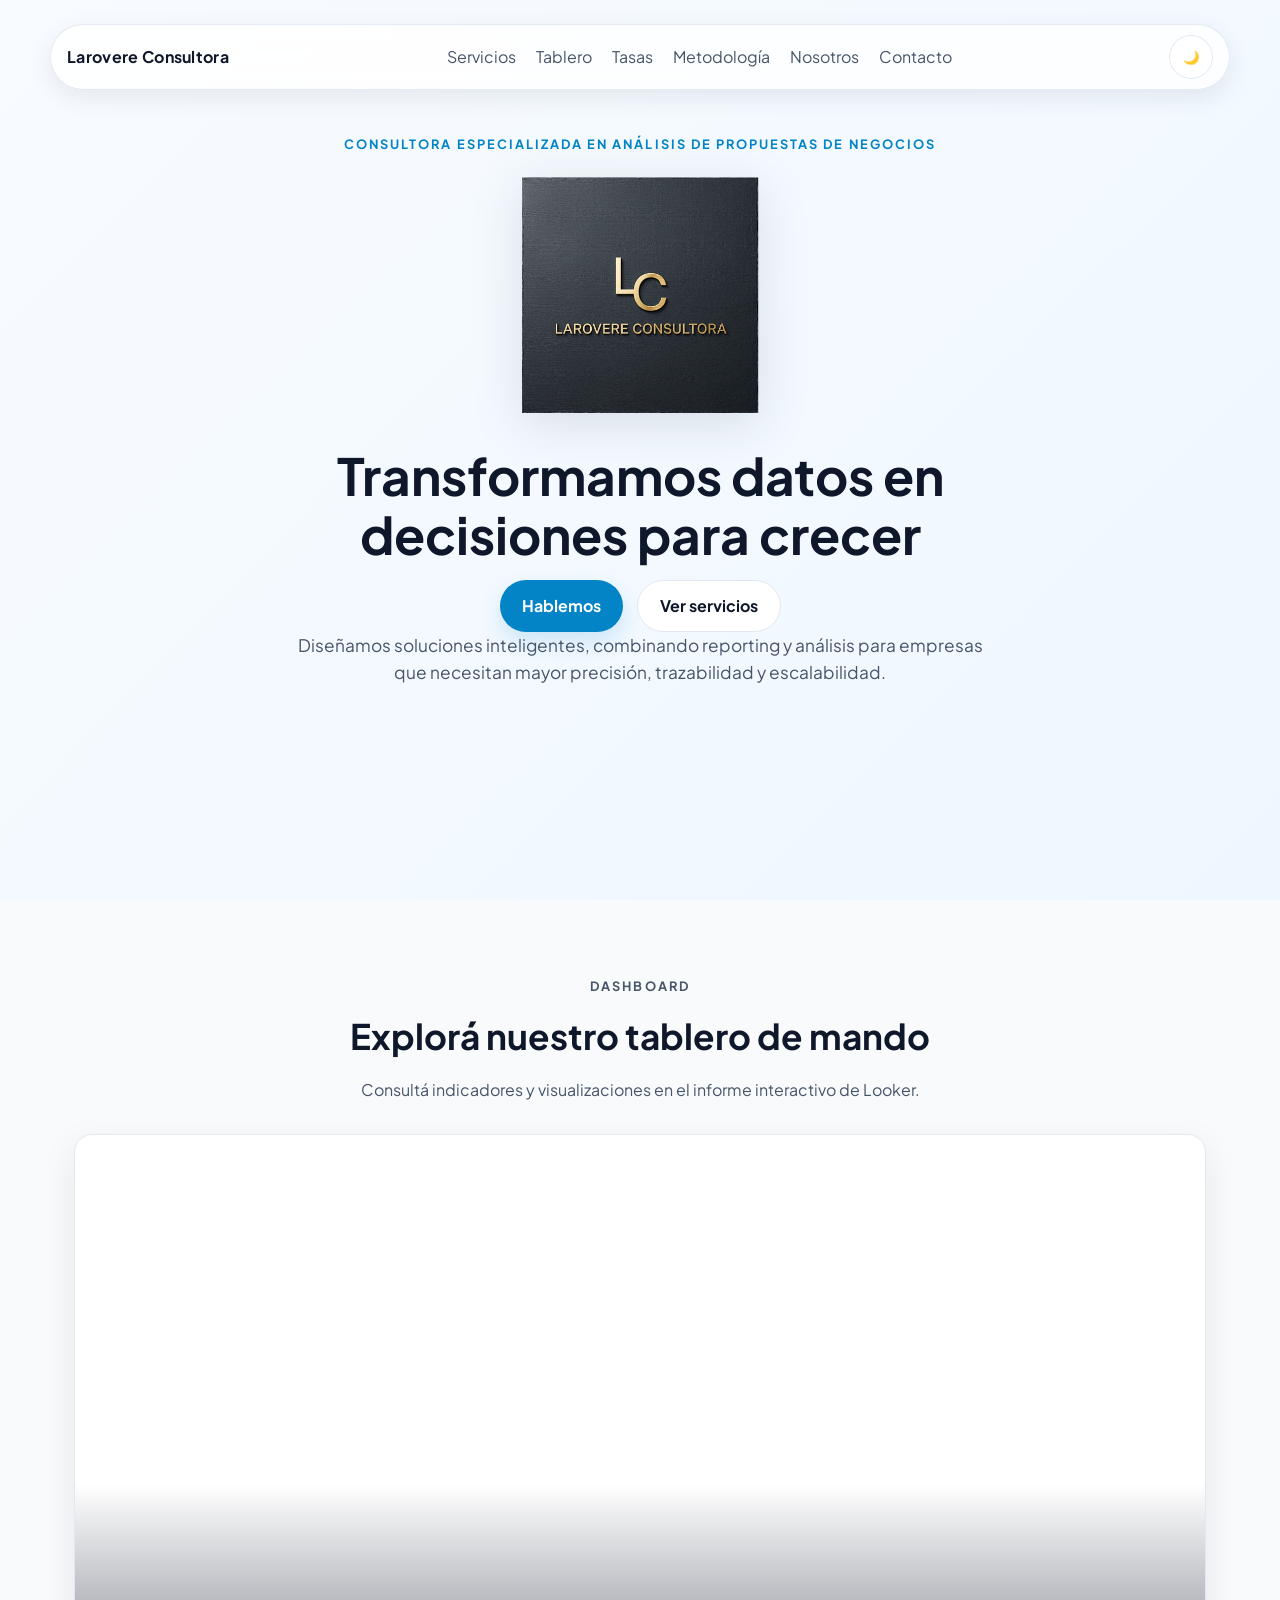
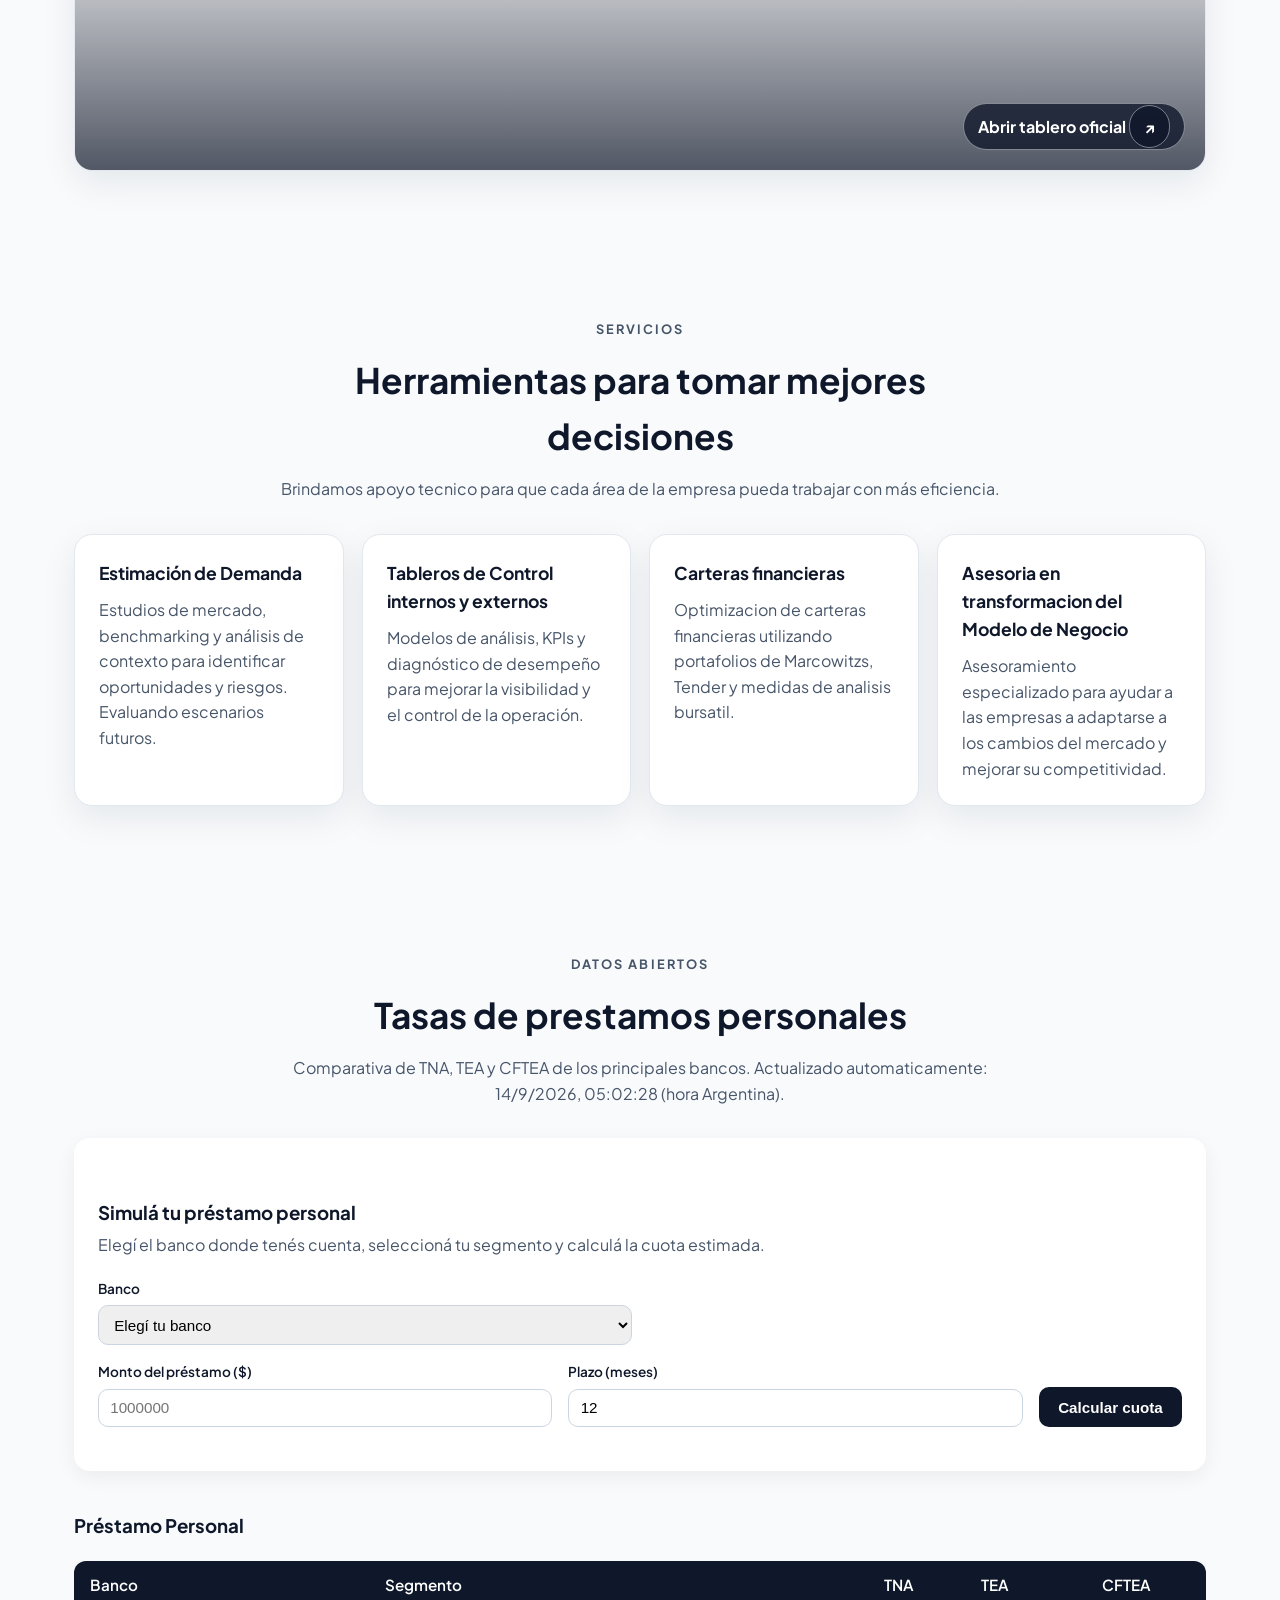
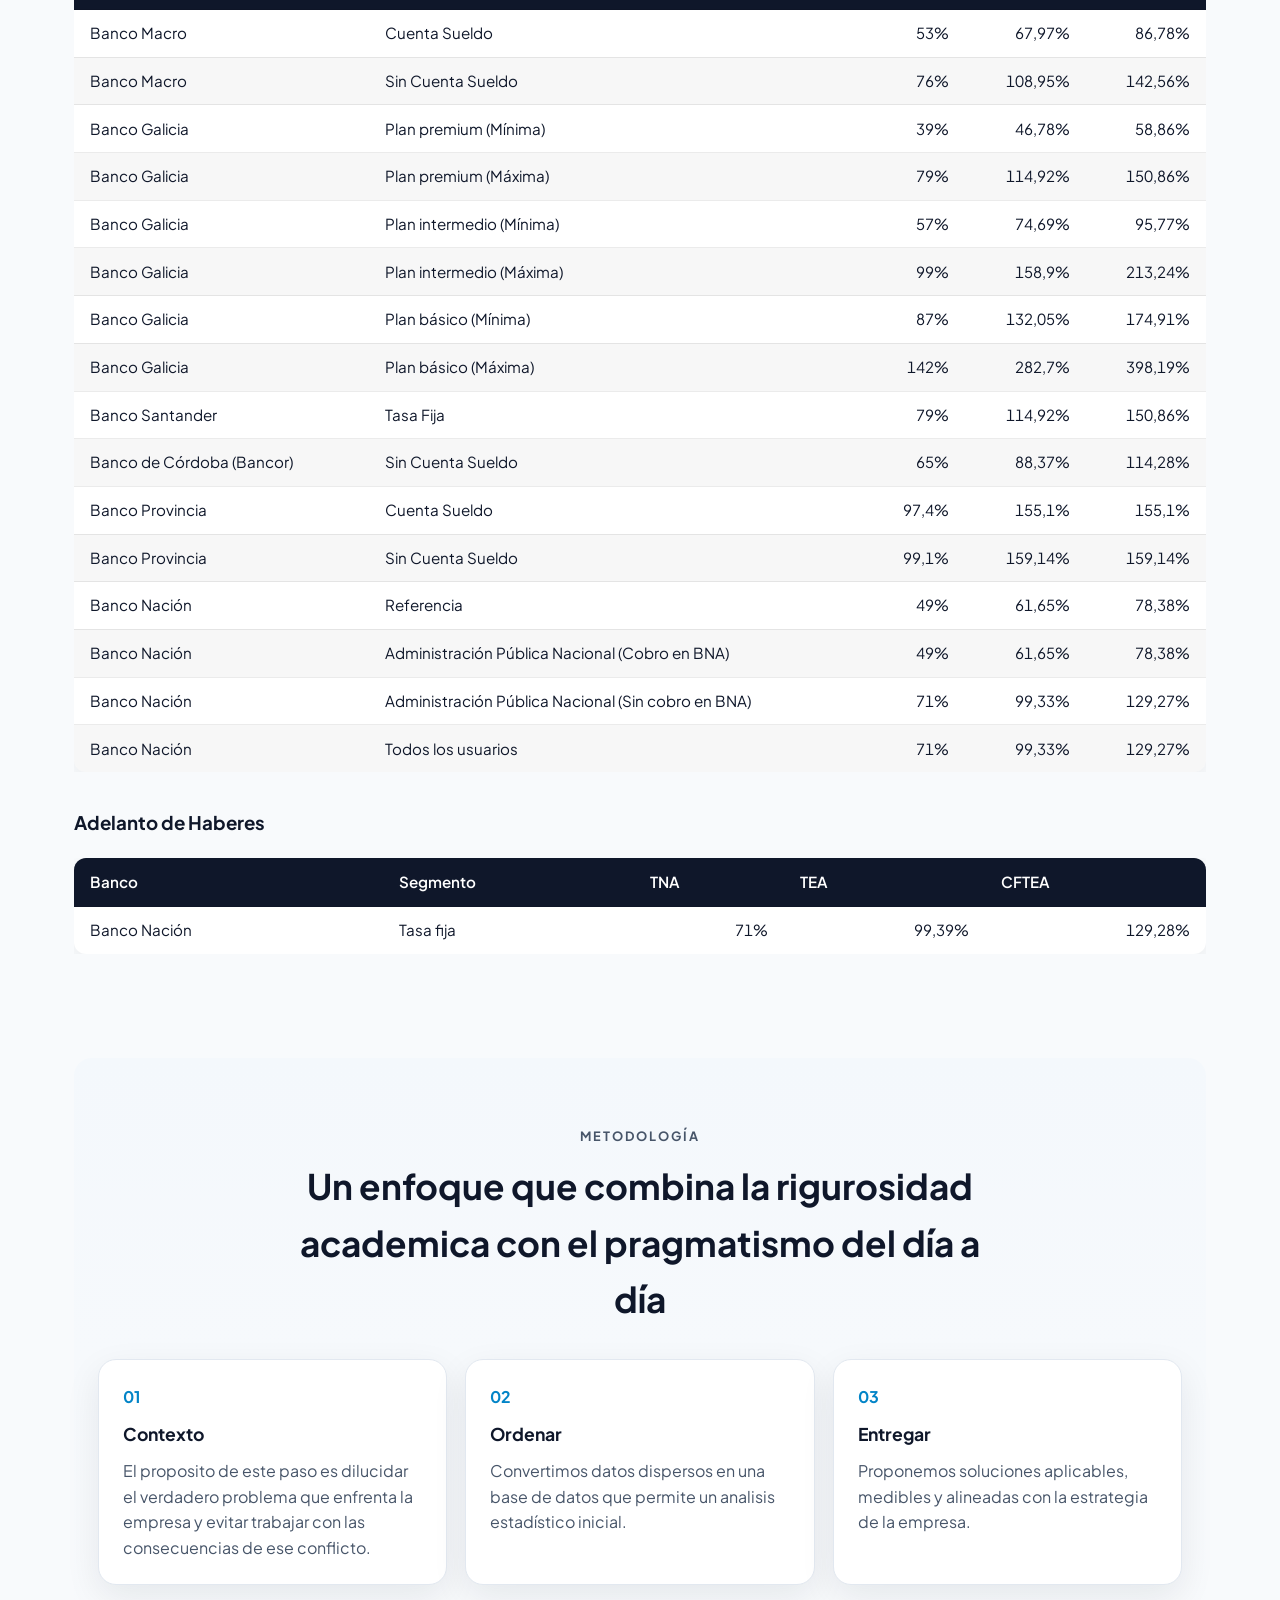
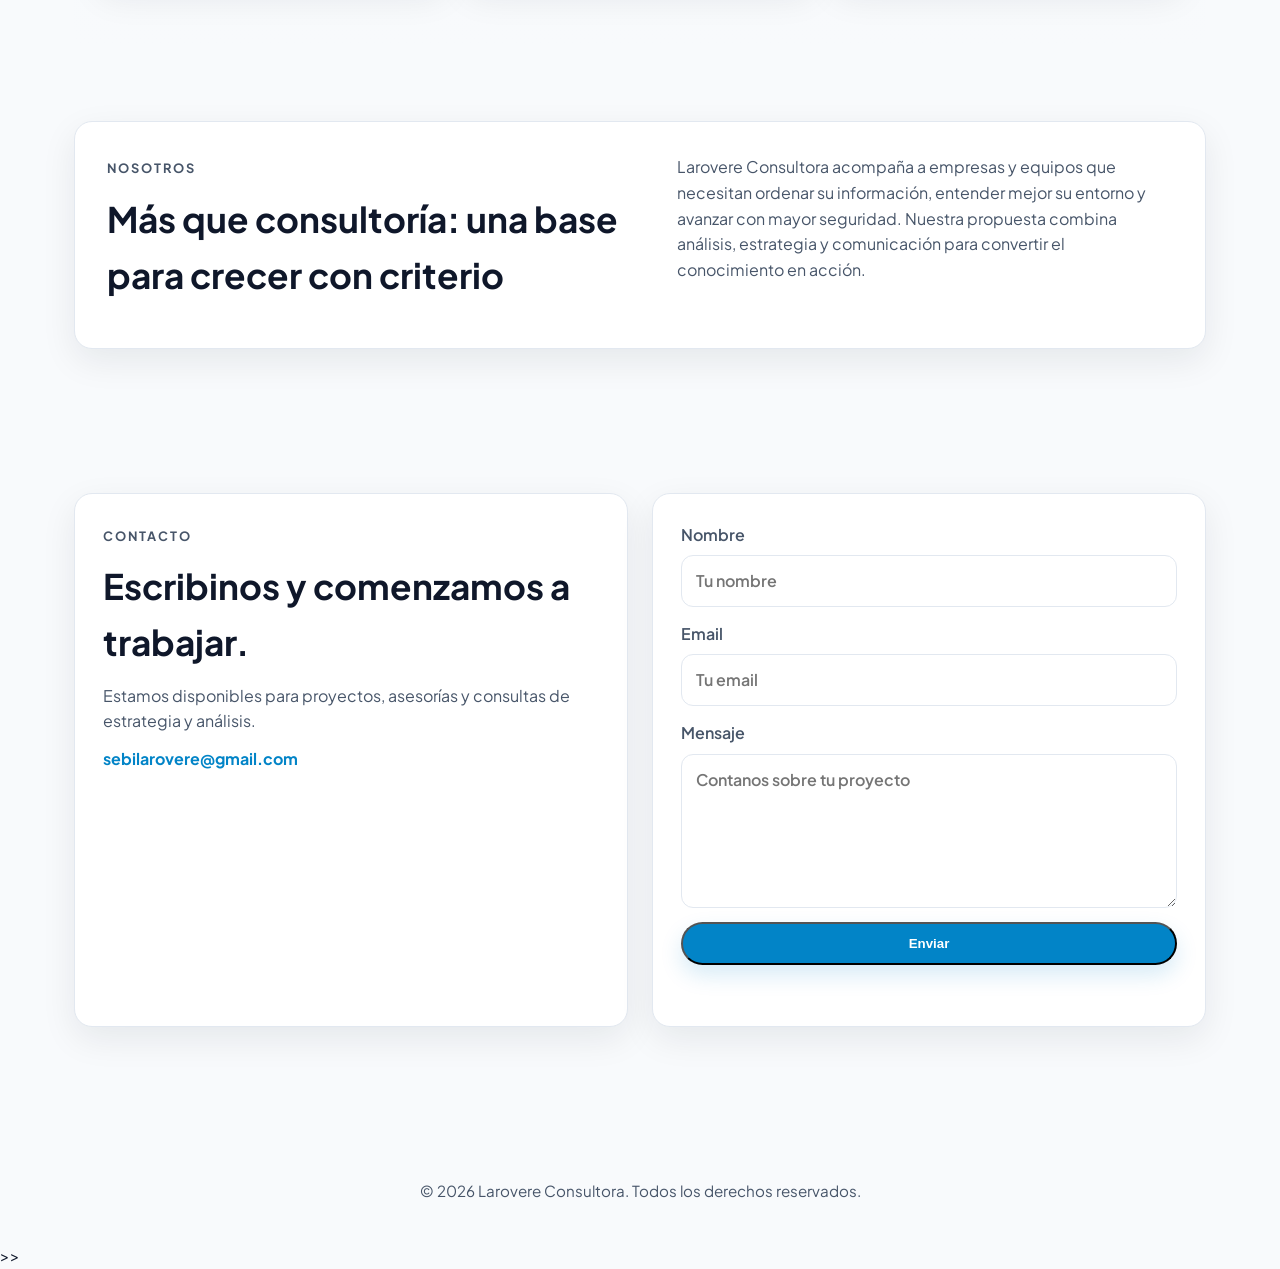
==== commit 1088b538: "chore: actualizar tasas de interes 2026-09-14T08:02:28.635Z" ====
--- a/index.html
+++ b/index.html
@@ -92,7 +92,7 @@
             </div>
         </section>
 
-        <!-- TASAS:START --><style>#tasas .table-wrap{overflow-x:auto;margin:1.25rem 0 2rem;}#tasas table.tasas{width:100%;border-collapse:collapse;font-size:.95rem;background:#fff;border-radius:12px;overflow:hidden;box-shadow:0 6px 20px rgba(0,0,0,.06);}#tasas table.tasas thead th{background:#0f172a;color:#fff;text-align:left;padding:.75rem 1rem;font-weight:600;}#tasas table.tasas td{padding:.7rem 1rem;border-top:1px solid rgba(0,0,0,.08);}#tasas table.tasas tbody tr:nth-child(even){background:rgba(0,0,0,.03);}#tasas table.tasas td.num{text-align:right;font-variant-numeric:tabular-nums;white-space:nowrap;}#tasas .tabla-titulo{margin-top:2.25rem;}#tasas .simulador{background:#fff;border-radius:16px;padding:1.5rem;margin:1.25rem 0 2.5rem;box-shadow:0 6px 20px rgba(0,0,0,.06);}#tasas .sim-intro{color:#475569;margin:.25rem 0 1.25rem;}#tasas .sim-form{display:flex;flex-direction:column;gap:1rem;}#tasas .sim-row-fields{display:grid;gap:1rem;align-items:end;}#tasas .sim-row-top{grid-template-columns:repeat(2,minmax(0,1fr));}#tasas .sim-row-bottom{grid-template-columns:repeat(2,minmax(0,1fr)) auto;}@media (max-width:640px){#tasas .sim-row-top,#tasas .sim-row-bottom{grid-template-columns:1fr;}}#tasas .sim-field{display:flex;flex-direction:column;gap:.35rem;font-size:.85rem;font-weight:600;color:#0f172a;min-width:0;}#tasas .sim-field select,#tasas .sim-field input{padding:.6rem .7rem;border:1px solid #cbd5e1;border-radius:10px;font-size:.95rem;font-weight:400;width:100%;box-sizing:border-box;}#tasas .sim-btn{padding:.7rem 1.2rem;background:#0f172a;color:#fff;border:0;border-radius:10px;font-size:.95rem;font-weight:600;cursor:pointer;white-space:nowrap;}#tasas .sim-btn:hover{background:#1e293b;}#tasas .sim-result{margin-top:1.25rem;}#tasas .sim-card{border:1px solid rgba(0,0,0,.08);border-radius:12px;padding:1rem 1.25rem;}#tasas .sim-row{display:flex;justify-content:space-between;gap:1rem;padding:.5rem 0;border-top:1px solid rgba(0,0,0,.06);}#tasas .sim-row:first-child{border-top:0;}#tasas .sim-row.sim-hl{font-size:1.15rem;}#tasas .sim-row.sim-hl b{color:#0f172a;}#tasas .sim-note{margin:.75rem 0 0;font-size:.8rem;color:#64748b;}#tasas .sim-warn{color:#b45309;font-size:.9rem;margin:.5rem 0 0;}</style><section class="section" id="tasas"><div class="section-heading"><p class="eyebrow">Datos abiertos</p><h2>Tasas de prestamos personales</h2><p>Comparativa de TNA, TEA y CFTEA de los principales bancos. Actualizado automaticamente: 11/9/2026, 05:01:58 (hora Argentina).</p></div><div class="simulador" id="simulador"><h3 class="tabla-titulo">Simulá tu préstamo personal</h3><p class="sim-intro">Elegí el banco donde tenés cuenta, seleccioná tu segmento y calculá la cuota estimada.</p><div class="sim-form"><div class="sim-row-fields sim-row-top"><label class="sim-field">Banco<select id="sim-bank"><option value="">Elegí tu banco</option></select></label><label class="sim-field" id="sim-seg-wrap" style="display:none">Segmento / tasa<select id="sim-seg"></select></label></div><div class="sim-row-fields sim-row-bottom"><label class="sim-field">Monto del préstamo ($)<input id="sim-amount" type="number" min="0" step="10000" placeholder="1000000"></label><label class="sim-field">Plazo (meses)<input id="sim-term" type="number" min="1" max="120" value="12"></label><button id="sim-calc" type="button" class="sim-btn">Calcular cuota</button></div></div><div id="sim-result" class="sim-result"></div></div><script>window.__TASAS_SIM__={"Banco Macro":[{"segment":"Cuenta Sueldo","tna":53,"tea":67.97,"cft_tea":86.78},{"segment":"Sin Cuenta Sueldo","tna":76,"tea":108.95,"cft_tea":142.56}],"Banco Galicia":[{"segment":"Plan premium (Mínimo)","tna":39,"tea":46.78,"cft_tea":58.86},{"segment":"Plan premium (Máximo)","tna":79,"tea":114.92,"cft_tea":150.86},{"segment":"Plan intermedio (Mínimo)","tna":57,"tea":74.69,"cft_tea":95.77},{"segment":"Plan intermedio (Máximo)","tna":99,"tea":158.9,"cft_tea":213.24},{"segment":"Plan básico (Mínimo)","tna":87,"tea":132.05,"cft_tea":174.91},{"segment":"Plan básico (Máximo)","tna":142,"tea":282.7,"cft_tea":398.19}],"Banco Santander":[{"segment":"Tasa Fija","tna":79,"tea":114.92,"cft_tea":150.86}],"Banco de Córdoba (Bancor)":[{"segment":"Sin Cuenta Sueldo","tna":65,"tea":88.37,"cft_tea":114.28}],"Banco Provincia":[{"segment":"Cuenta Sueldo","tna":97.4,"tea":155.1,"cft_tea":155.1},{"segment":"Sin Cuenta Sueldo","tna":99.1,"tea":159.14,"cft_tea":159.14}],"Banco Nación":[{"segment":"Referencia","tna":49,"tea":61.65,"cft_tea":78.38},{"segment":"Empleados Administración Pública Nacional (Cobran haberes en BNA)","tna":49,"tea":61.65,"cft_tea":78.38},{"segment":"Empleados Administración Pública Nacional (NO cobran haberes en BNA)","tna":71,"tea":99.33,"cft_tea":129.27},{"segment":"Referencia","tna":71,"tea":99.33,"cft_tea":129.27}]};</script><script>(function(){var DATA=window.__TASAS_SIM__||{};var bankSel=document.getElementById("sim-bank");var segWrap=document.getElementById("sim-seg-wrap");var segSel=document.getElementById("sim-seg");var amount=document.getElementById("sim-amount");var term=document.getElementById("sim-term");var out=document.getElementById("sim-result");if(!bankSel)return;function money(n){if(!isFinite(n))return "-";return n.toLocaleString("es-AR",{style:"currency",currency:"ARS",maximumFractionDigits:0});}function pct(v){return String(v).replace(".",",")+"%";}function curSeg(){var b=bankSel.value;if(!b||!DATA[b])return null;var i=parseInt(segSel.value,10);if(isNaN(i))return null;return DATA[b][i]||null;}function fillSegs(){segSel.innerHTML="";var b=bankSel.value;var arr=DATA[b]||[];for(var i=0;i<arr.length;i++){var o=document.createElement("option");o.value=String(i);var t=arr[i].tna!=null?(" — TNA "+pct(arr[i].tna)):(arr[i].tea!=null?(" — TEA "+pct(arr[i].tea)):"");o.textContent=arr[i].segment+t;segSel.appendChild(o);}segWrap.style.display=arr.length?"block":"none";}function calc(){var seg=curSeg();var P=parseFloat(amount.value);var n=parseInt(term.value,10);if(!seg){out.innerHTML="<p class='sim-warn'>Elegí un banco y un segmento.</p>";return;}if(!(P>0)||!(n>0)){out.innerHTML="<p class='sim-warn'>Ingresá un monto y un plazo válidos.</p>";return;}var i;var base;if(seg.tna!=null){i=(seg.tna/100)/12;base="TNA";}else if(seg.tea!=null){i=Math.pow(1+seg.tea/100,1/12)-1;base="TEA";}else{out.innerHTML="<p class='sim-warn'>Este segmento no tiene tasa disponible.</p>";return;}var cuota=i===0?P/n:P*i/(1-Math.pow(1+i,-n));var total=cuota*n;var costo=total-P;var cft=seg.cft_tea!=null?("<div class='sim-row'><span>CFTEA informado</span><b>"+pct(seg.cft_tea)+"</b></div>"):"";out.innerHTML="<div class='sim-card'>"+"<div class='sim-row sim-hl'><span>Cuota mensual estimada</span><b>"+money(cuota)+"</b></div>"+"<div class='sim-row'><span>Cantidad de cuotas</span><b>"+n+"</b></div>"+"<div class='sim-row'><span>Total a pagar</span><b>"+money(total)+"</b></div>"+"<div class='sim-row'><span>Costo financiero (intereses)</span><b>"+money(costo)+"</b></div>"+cft+"<p class='sim-note'>Cálculo estimado por sistema francés usando la "+base+". No incluye seguros, IVA ni gastos administrativos: es orientativo.</p>"+"</div>";}for(var b in DATA){if(DATA.hasOwnProperty(b)){var o=document.createElement("option");o.value=b;o.textContent=b;bankSel.appendChild(o);}}bankSel.addEventListener("change",function(){fillSegs();out.innerHTML="";});segSel.addEventListener("change",function(){out.innerHTML="";});document.getElementById("sim-calc").addEventListener("click",calc);fillSegs();})();</script><h3 class="tabla-titulo">Préstamo Personal</h3><div class="table-wrap"><table class="tasas"><thead><tr><th>Banco</th><th>Segmento</th><th>TNA</th><th>TEA</th><th>CFTEA</th></tr></thead><tbody><tr><td>Banco Macro</td><td>Cuenta Sueldo</td><td class="num">53%</td><td class="num">67,97%</td><td class="num">86,78%</td></tr><tr><td>Banco Macro</td><td>Sin Cuenta Sueldo</td><td class="num">76%</td><td class="num">108,95%</td><td class="num">142,56%</td></tr><tr><td>Banco Galicia</td><td>Plan premium (Mínimo)</td><td class="num">39%</td><td class="num">46,78%</td><td class="num">58,86%</td></tr><tr><td>Banco Galicia</td><td>Plan premium (Máximo)</td><td class="num">79%</td><td class="num">114,92%</td><td class="num">150,86%</td></tr><tr><td>Banco Galicia</td><td>Plan intermedio (Mínimo)</td><td class="num">57%</td><td class="num">74,69%</td><td class="num">95,77%</td></tr><tr><td>Banco Galicia</td><td>Plan intermedio (Máximo)</td><td class="num">99%</td><td class="num">158,9%</td><td class="num">213,24%</td></tr><tr><td>Banco Galicia</td><td>Plan básico (Mínimo)</td><td class="num">87%</td><td class="num">132,05%</td><td class="num">174,91%</td></tr><tr><td>Banco Galicia</td><td>Plan básico (Máximo)</td><td class="num">142%</td><td class="num">282,7%</td><td class="num">398,19%</td></tr><tr><td>Banco Santander</td><td>Tasa Fija</td><td class="num">79%</td><td class="num">114,92%</td><td class="num">150,86%</td></tr><tr><td>Banco de Córdoba (Bancor)</td><td>Sin Cuenta Sueldo</td><td class="num">65%</td><td class="num">88,37%</td><td class="num">114,28%</td></tr><tr><td>Banco Provincia</td><td>Cuenta Sueldo</td><td class="num">97,4%</td><td class="num">155,1%</td><td class="num">155,1%</td></tr><tr><td>Banco Provincia</td><td>Sin Cuenta Sueldo</td><td class="num">99,1%</td><td class="num">159,14%</td><td class="num">159,14%</td></tr><tr><td>Banco Nación</td><td>Referencia</td><td class="num">49%</td><td class="num">61,65%</td><td class="num">78,38%</td></tr><tr><td>Banco Nación</td><td>Empleados Administración Pública Nacional (Cobran haberes en BNA)</td><td class="num">49%</td><td class="num">61,65%</td><td class="num">78,38%</td></tr><tr><td>Banco Nación</td><td>Empleados Administración Pública Nacional (NO cobran haberes en BNA)</td><td class="num">71%</td><td class="num">99,33%</td><td class="num">129,27%</td></tr><tr><td>Banco Nación</td><td>Referencia</td><td class="num">71%</td><td class="num">99,33%</td><td class="num">129,27%</td></tr></tbody></table></div><h3 class="tabla-titulo">Adelanto de Haberes</h3><div class="table-wrap"><table class="tasas"><thead><tr><th>Banco</th><th>Segmento</th><th>TNA</th><th>TEA</th><th>CFTEA</th></tr></thead><tbody><tr><td>Banco Santander</td><td>Adelanto de Sueldo</td><td class="num">84%</td><td class="num">125,22%</td><td class="num">165,29%</td></tr><tr><td>Banco Nación</td><td>Tasa fija</td><td class="num">71%</td><td class="num">99,39%</td><td class="num">129,28%</td></tr></tbody></table></div></section><!-- TASAS:END --><section class="section section-alt" id="metodologia">
+        <!-- TASAS:START --><style>#tasas .table-wrap{overflow-x:auto;margin:1.25rem 0 2rem;}#tasas table.tasas{width:100%;border-collapse:collapse;font-size:.95rem;background:#fff;border-radius:12px;overflow:hidden;box-shadow:0 6px 20px rgba(0,0,0,.06);}#tasas table.tasas thead th{background:#0f172a;color:#fff;text-align:left;padding:.75rem 1rem;font-weight:600;}#tasas table.tasas td{padding:.7rem 1rem;border-top:1px solid rgba(0,0,0,.08);}#tasas table.tasas tbody tr:nth-child(even){background:rgba(0,0,0,.03);}#tasas table.tasas td.num{text-align:right;font-variant-numeric:tabular-nums;white-space:nowrap;}#tasas .tabla-titulo{margin-top:2.25rem;}#tasas .simulador{background:#fff;border-radius:16px;padding:1.5rem;margin:1.25rem 0 2.5rem;box-shadow:0 6px 20px rgba(0,0,0,.06);}#tasas .sim-intro{color:#475569;margin:.25rem 0 1.25rem;}#tasas .sim-form{display:flex;flex-direction:column;gap:1rem;}#tasas .sim-row-fields{display:grid;gap:1rem;align-items:end;}#tasas .sim-row-top{grid-template-columns:repeat(2,minmax(0,1fr));}#tasas .sim-row-bottom{grid-template-columns:repeat(2,minmax(0,1fr)) auto;}@media (max-width:640px){#tasas .sim-row-top,#tasas .sim-row-bottom{grid-template-columns:1fr;}}#tasas .sim-field{display:flex;flex-direction:column;gap:.35rem;font-size:.85rem;font-weight:600;color:#0f172a;min-width:0;}#tasas .sim-field select,#tasas .sim-field input{padding:.6rem .7rem;border:1px solid #cbd5e1;border-radius:10px;font-size:.95rem;font-weight:400;width:100%;box-sizing:border-box;}#tasas .sim-btn{padding:.7rem 1.2rem;background:#0f172a;color:#fff;border:0;border-radius:10px;font-size:.95rem;font-weight:600;cursor:pointer;white-space:nowrap;}#tasas .sim-btn:hover{background:#1e293b;}#tasas .sim-result{margin-top:1.25rem;}#tasas .sim-card{border:1px solid rgba(0,0,0,.08);border-radius:12px;padding:1rem 1.25rem;}#tasas .sim-row{display:flex;justify-content:space-between;gap:1rem;padding:.5rem 0;border-top:1px solid rgba(0,0,0,.06);}#tasas .sim-row:first-child{border-top:0;}#tasas .sim-row.sim-hl{font-size:1.15rem;}#tasas .sim-row.sim-hl b{color:#0f172a;}#tasas .sim-note{margin:.75rem 0 0;font-size:.8rem;color:#64748b;}#tasas .sim-warn{color:#b45309;font-size:.9rem;margin:.5rem 0 0;}</style><section class="section" id="tasas"><div class="section-heading"><p class="eyebrow">Datos abiertos</p><h2>Tasas de prestamos personales</h2><p>Comparativa de TNA, TEA y CFTEA de los principales bancos. Actualizado automaticamente: 14/9/2026, 05:02:28 (hora Argentina).</p></div><div class="simulador" id="simulador"><h3 class="tabla-titulo">Simulá tu préstamo personal</h3><p class="sim-intro">Elegí el banco donde tenés cuenta, seleccioná tu segmento y calculá la cuota estimada.</p><div class="sim-form"><div class="sim-row-fields sim-row-top"><label class="sim-field">Banco<select id="sim-bank"><option value="">Elegí tu banco</option></select></label><label class="sim-field" id="sim-seg-wrap" style="display:none">Segmento / tasa<select id="sim-seg"></select></label></div><div class="sim-row-fields sim-row-bottom"><label class="sim-field">Monto del préstamo ($)<input id="sim-amount" type="number" min="0" step="10000" placeholder="1000000"></label><label class="sim-field">Plazo (meses)<input id="sim-term" type="number" min="1" max="120" value="12"></label><button id="sim-calc" type="button" class="sim-btn">Calcular cuota</button></div></div><div id="sim-result" class="sim-result"></div></div><script>window.__TASAS_SIM__={"Banco Macro":[{"segment":"Cuenta Sueldo","tna":53,"tea":67.97,"cft_tea":86.78},{"segment":"Sin Cuenta Sueldo","tna":76,"tea":108.95,"cft_tea":142.56}],"Banco Galicia":[{"segment":"Plan premium (Mínima)","tna":39,"tea":46.78,"cft_tea":58.86},{"segment":"Plan premium (Máxima)","tna":79,"tea":114.92,"cft_tea":150.86},{"segment":"Plan intermedio (Mínima)","tna":57,"tea":74.69,"cft_tea":95.77},{"segment":"Plan intermedio (Máxima)","tna":99,"tea":158.9,"cft_tea":213.24},{"segment":"Plan básico (Mínima)","tna":87,"tea":132.05,"cft_tea":174.91},{"segment":"Plan básico (Máxima)","tna":142,"tea":282.7,"cft_tea":398.19}],"Banco Santander":[{"segment":"Tasa Fija","tna":79,"tea":114.92,"cft_tea":150.86}],"Banco de Córdoba (Bancor)":[{"segment":"Sin Cuenta Sueldo","tna":65,"tea":88.37,"cft_tea":114.28}],"Banco Provincia":[{"segment":"Cuenta Sueldo","tna":97.4,"tea":155.1,"cft_tea":155.1},{"segment":"Sin Cuenta Sueldo","tna":99.1,"tea":159.14,"cft_tea":159.14}],"Banco Nación":[{"segment":"Referencia","tna":49,"tea":61.65,"cft_tea":78.38},{"segment":"Administración Pública Nacional (Cobro en BNA)","tna":49,"tea":61.65,"cft_tea":78.38},{"segment":"Administración Pública Nacional (Sin cobro en BNA)","tna":71,"tea":99.33,"cft_tea":129.27},{"segment":"Todos los usuarios","tna":71,"tea":99.33,"cft_tea":129.27}]};</script><script>(function(){var DATA=window.__TASAS_SIM__||{};var bankSel=document.getElementById("sim-bank");var segWrap=document.getElementById("sim-seg-wrap");var segSel=document.getElementById("sim-seg");var amount=document.getElementById("sim-amount");var term=document.getElementById("sim-term");var out=document.getElementById("sim-result");if(!bankSel)return;function money(n){if(!isFinite(n))return "-";return n.toLocaleString("es-AR",{style:"currency",currency:"ARS",maximumFractionDigits:0});}function pct(v){return String(v).replace(".",",")+"%";}function curSeg(){var b=bankSel.value;if(!b||!DATA[b])return null;var i=parseInt(segSel.value,10);if(isNaN(i))return null;return DATA[b][i]||null;}function fillSegs(){segSel.innerHTML="";var b=bankSel.value;var arr=DATA[b]||[];for(var i=0;i<arr.length;i++){var o=document.createElement("option");o.value=String(i);var t=arr[i].tna!=null?(" — TNA "+pct(arr[i].tna)):(arr[i].tea!=null?(" — TEA "+pct(arr[i].tea)):"");o.textContent=arr[i].segment+t;segSel.appendChild(o);}segWrap.style.display=arr.length?"block":"none";}function calc(){var seg=curSeg();var P=parseFloat(amount.value);var n=parseInt(term.value,10);if(!seg){out.innerHTML="<p class='sim-warn'>Elegí un banco y un segmento.</p>";return;}if(!(P>0)||!(n>0)){out.innerHTML="<p class='sim-warn'>Ingresá un monto y un plazo válidos.</p>";return;}var i;var base;if(seg.tna!=null){i=(seg.tna/100)/12;base="TNA";}else if(seg.tea!=null){i=Math.pow(1+seg.tea/100,1/12)-1;base="TEA";}else{out.innerHTML="<p class='sim-warn'>Este segmento no tiene tasa disponible.</p>";return;}var cuota=i===0?P/n:P*i/(1-Math.pow(1+i,-n));var total=cuota*n;var costo=total-P;var cft=seg.cft_tea!=null?("<div class='sim-row'><span>CFTEA informado</span><b>"+pct(seg.cft_tea)+"</b></div>"):"";out.innerHTML="<div class='sim-card'>"+"<div class='sim-row sim-hl'><span>Cuota mensual estimada</span><b>"+money(cuota)+"</b></div>"+"<div class='sim-row'><span>Cantidad de cuotas</span><b>"+n+"</b></div>"+"<div class='sim-row'><span>Total a pagar</span><b>"+money(total)+"</b></div>"+"<div class='sim-row'><span>Costo financiero (intereses)</span><b>"+money(costo)+"</b></div>"+cft+"<p class='sim-note'>Cálculo estimado por sistema francés usando la "+base+". No incluye seguros, IVA ni gastos administrativos: es orientativo.</p>"+"</div>";}for(var b in DATA){if(DATA.hasOwnProperty(b)){var o=document.createElement("option");o.value=b;o.textContent=b;bankSel.appendChild(o);}}bankSel.addEventListener("change",function(){fillSegs();out.innerHTML="";});segSel.addEventListener("change",function(){out.innerHTML="";});document.getElementById("sim-calc").addEventListener("click",calc);fillSegs();})();</script><h3 class="tabla-titulo">Préstamo Personal</h3><div class="table-wrap"><table class="tasas"><thead><tr><th>Banco</th><th>Segmento</th><th>TNA</th><th>TEA</th><th>CFTEA</th></tr></thead><tbody><tr><td>Banco Macro</td><td>Cuenta Sueldo</td><td class="num">53%</td><td class="num">67,97%</td><td class="num">86,78%</td></tr><tr><td>Banco Macro</td><td>Sin Cuenta Sueldo</td><td class="num">76%</td><td class="num">108,95%</td><td class="num">142,56%</td></tr><tr><td>Banco Galicia</td><td>Plan premium (Mínima)</td><td class="num">39%</td><td class="num">46,78%</td><td class="num">58,86%</td></tr><tr><td>Banco Galicia</td><td>Plan premium (Máxima)</td><td class="num">79%</td><td class="num">114,92%</td><td class="num">150,86%</td></tr><tr><td>Banco Galicia</td><td>Plan intermedio (Mínima)</td><td class="num">57%</td><td class="num">74,69%</td><td class="num">95,77%</td></tr><tr><td>Banco Galicia</td><td>Plan intermedio (Máxima)</td><td class="num">99%</td><td class="num">158,9%</td><td class="num">213,24%</td></tr><tr><td>Banco Galicia</td><td>Plan básico (Mínima)</td><td class="num">87%</td><td class="num">132,05%</td><td class="num">174,91%</td></tr><tr><td>Banco Galicia</td><td>Plan básico (Máxima)</td><td class="num">142%</td><td class="num">282,7%</td><td class="num">398,19%</td></tr><tr><td>Banco Santander</td><td>Tasa Fija</td><td class="num">79%</td><td class="num">114,92%</td><td class="num">150,86%</td></tr><tr><td>Banco de Córdoba (Bancor)</td><td>Sin Cuenta Sueldo</td><td class="num">65%</td><td class="num">88,37%</td><td class="num">114,28%</td></tr><tr><td>Banco Provincia</td><td>Cuenta Sueldo</td><td class="num">97,4%</td><td class="num">155,1%</td><td class="num">155,1%</td></tr><tr><td>Banco Provincia</td><td>Sin Cuenta Sueldo</td><td class="num">99,1%</td><td class="num">159,14%</td><td class="num">159,14%</td></tr><tr><td>Banco Nación</td><td>Referencia</td><td class="num">49%</td><td class="num">61,65%</td><td class="num">78,38%</td></tr><tr><td>Banco Nación</td><td>Administración Pública Nacional (Cobro en BNA)</td><td class="num">49%</td><td class="num">61,65%</td><td class="num">78,38%</td></tr><tr><td>Banco Nación</td><td>Administración Pública Nacional (Sin cobro en BNA)</td><td class="num">71%</td><td class="num">99,33%</td><td class="num">129,27%</td></tr><tr><td>Banco Nación</td><td>Todos los usuarios</td><td class="num">71%</td><td class="num">99,33%</td><td class="num">129,27%</td></tr></tbody></table></div><h3 class="tabla-titulo">Adelanto de Haberes</h3><div class="table-wrap"><table class="tasas"><thead><tr><th>Banco</th><th>Segmento</th><th>TNA</th><th>TEA</th><th>CFTEA</th></tr></thead><tbody><tr><td>Banco Nación</td><td>Tasa fija</td><td class="num">71%</td><td class="num">99,39%</td><td class="num">129,28%</td></tr></tbody></table></div></section><!-- TASAS:END --><section class="section section-alt" id="metodologia">
             <div class="section-heading">
                 <p class="eyebrow">Metodología</p>
                 <h2>Un enfoque que combina la rigurosidad academica con el pragmatismo del día a día</h2>
